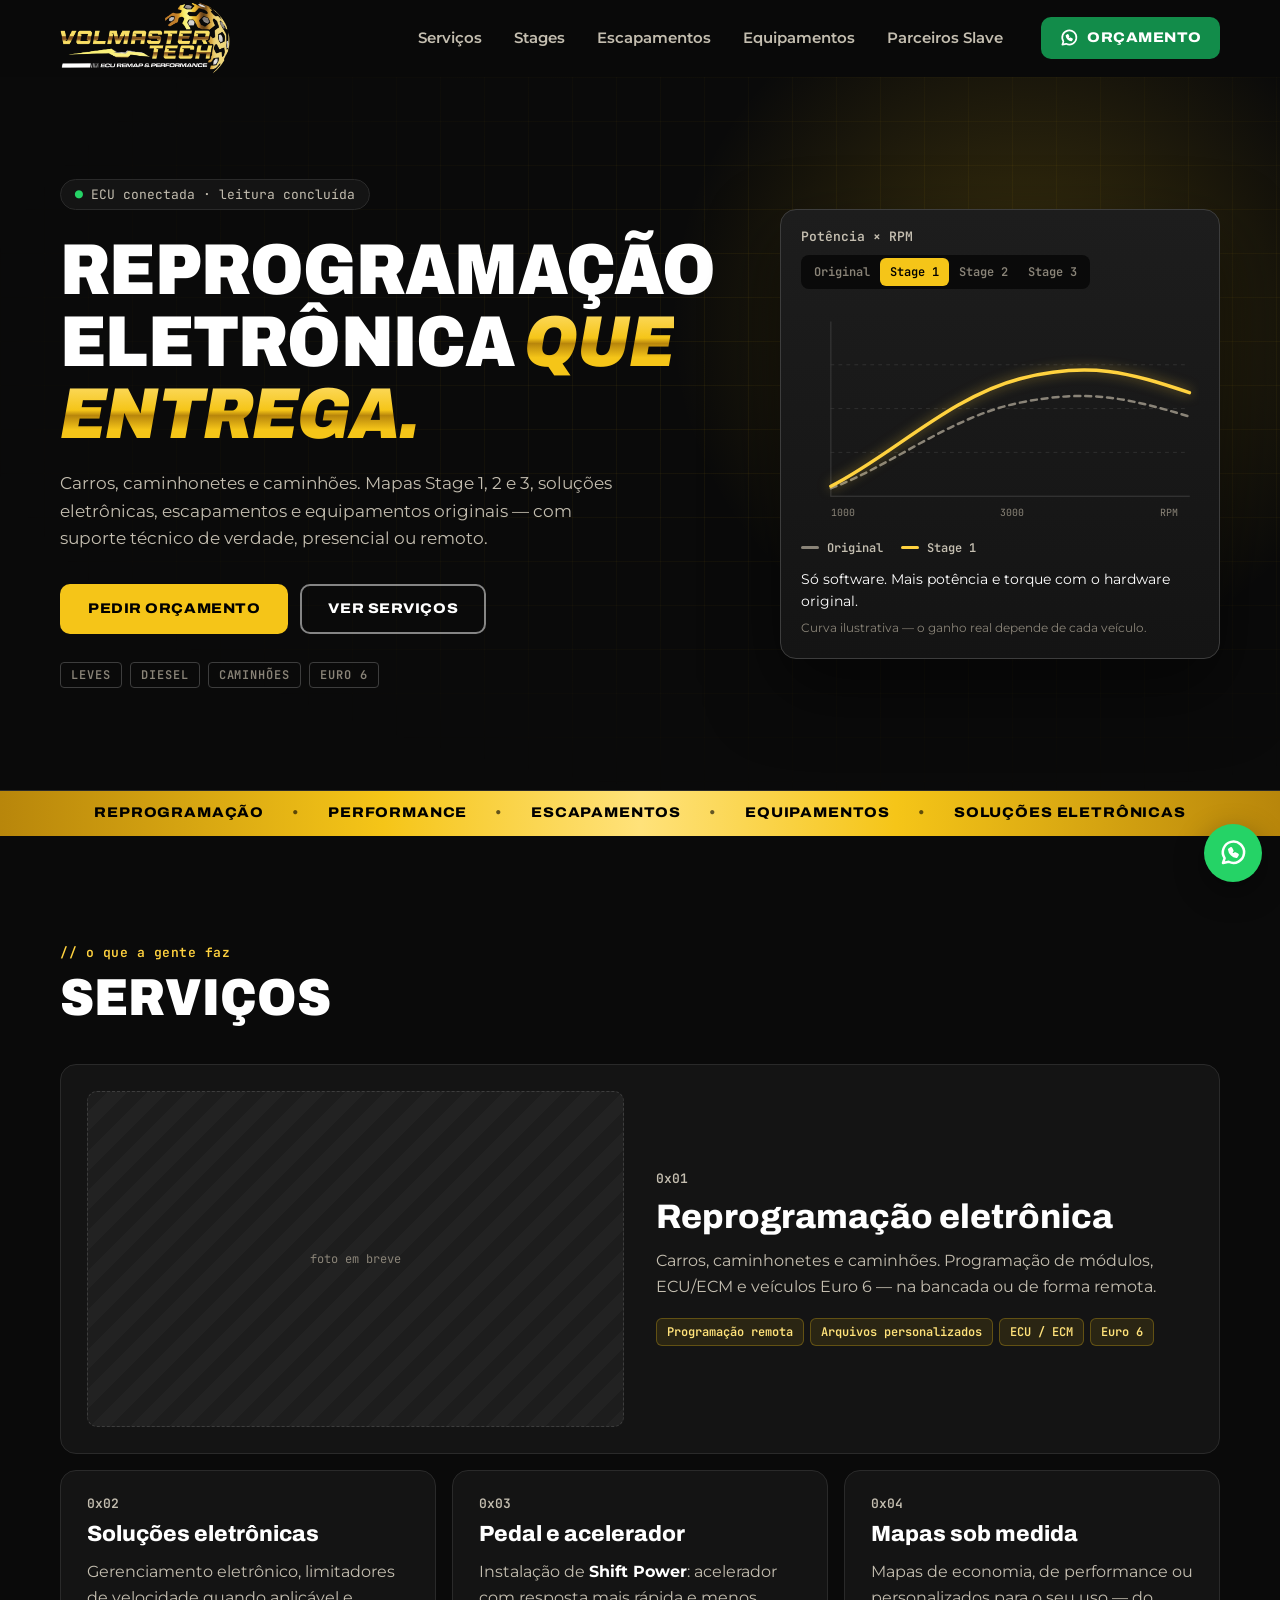
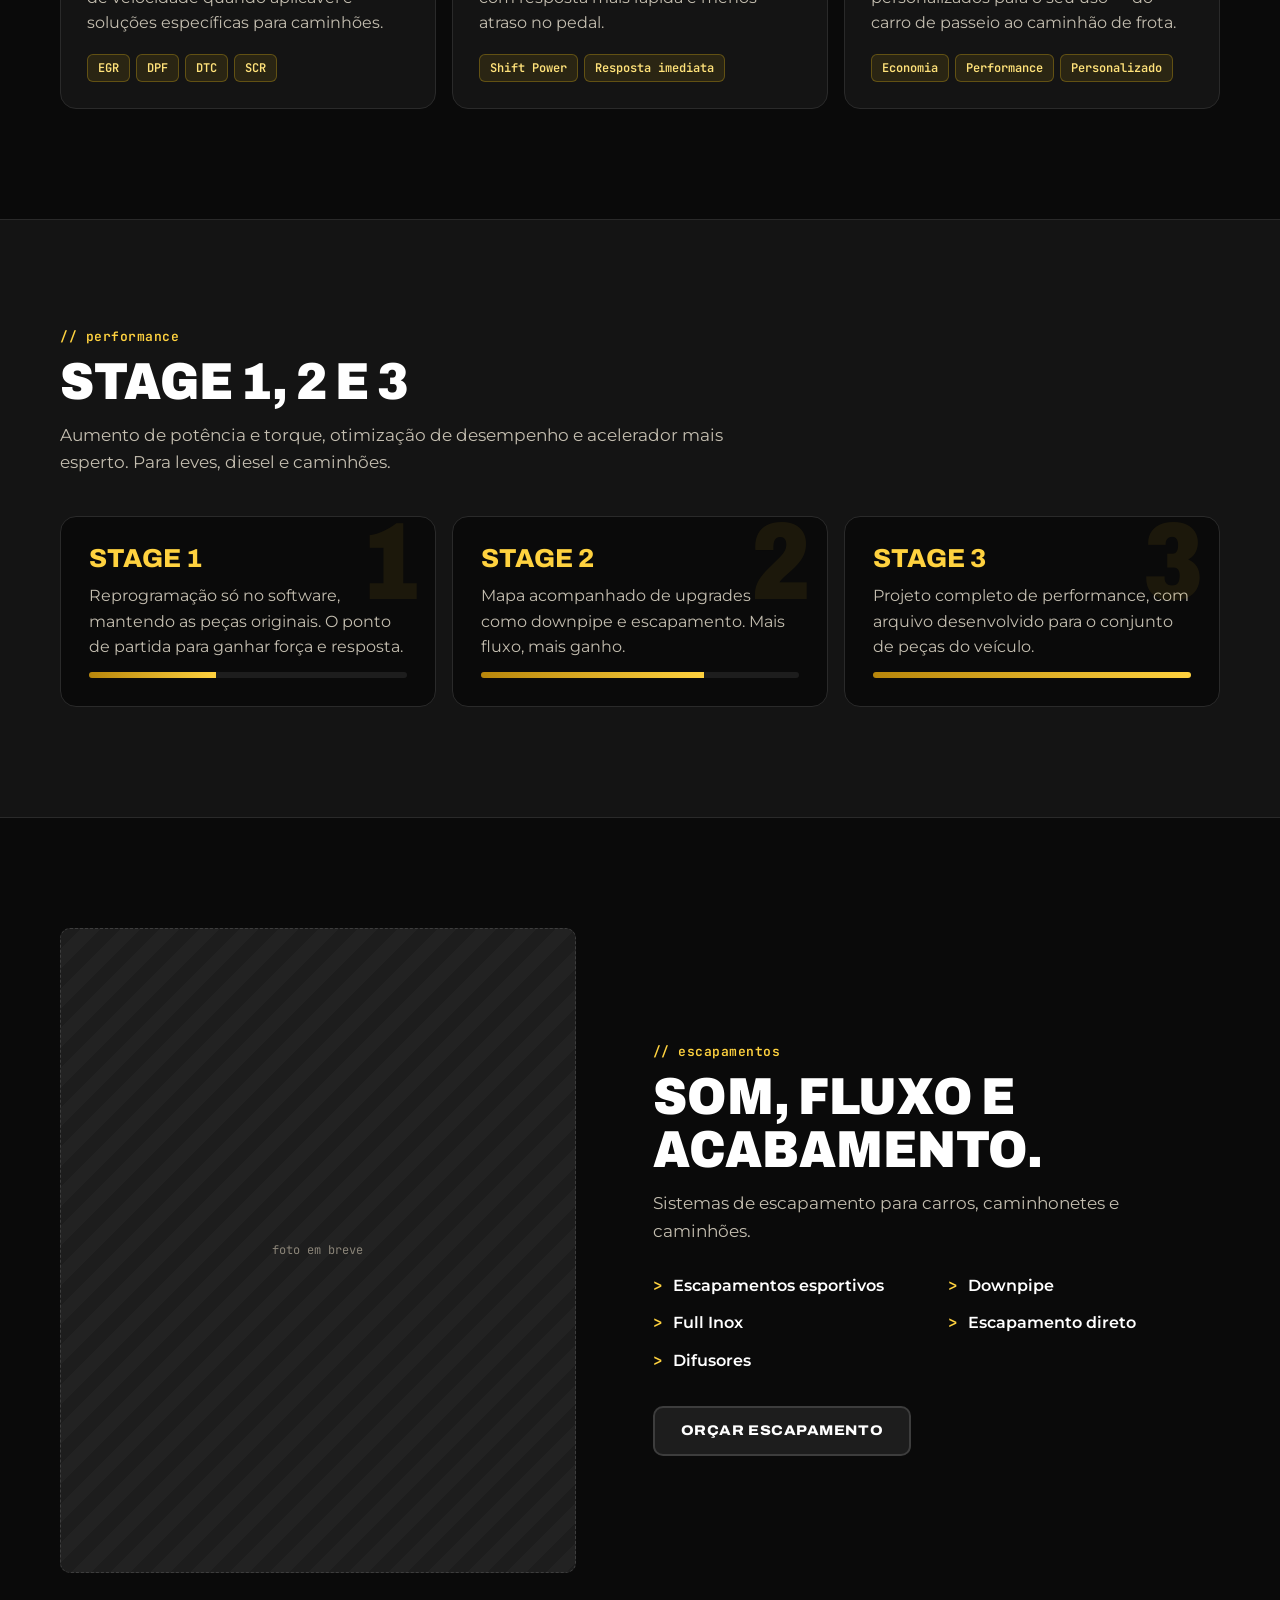
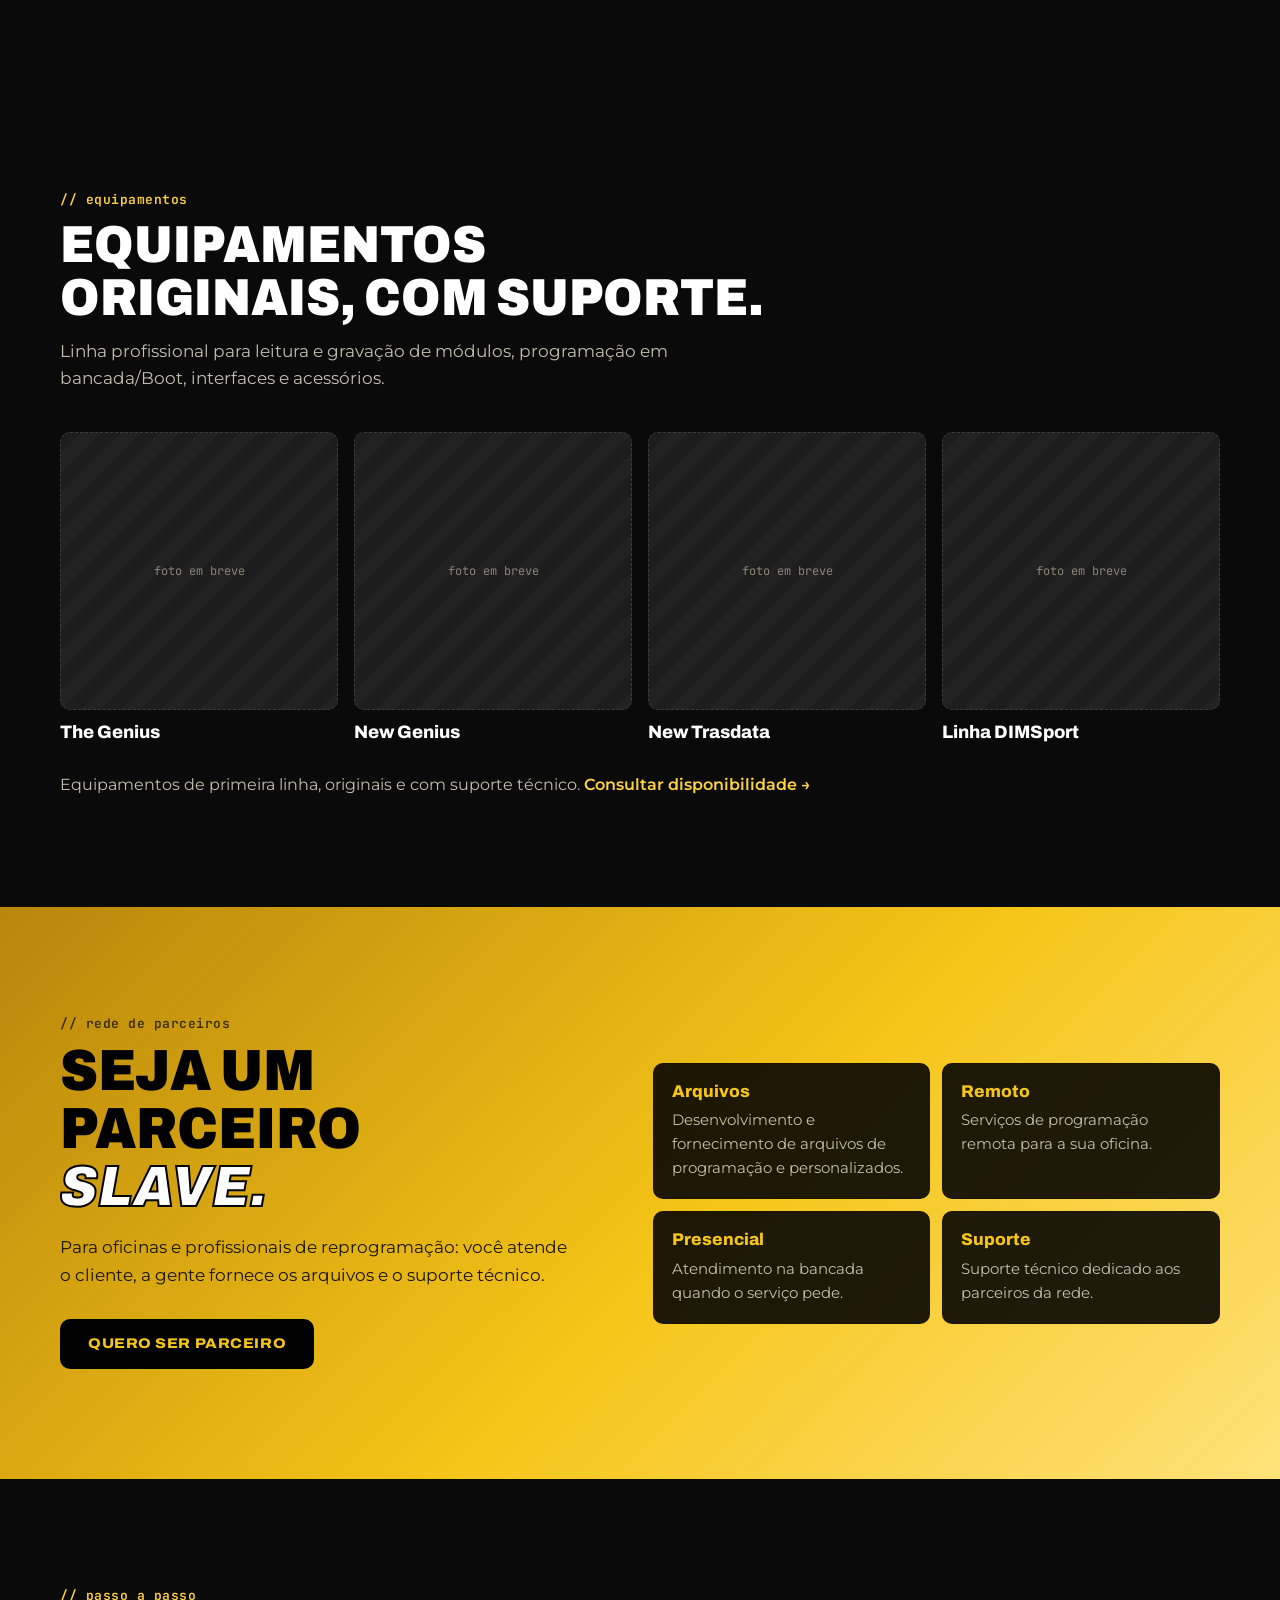
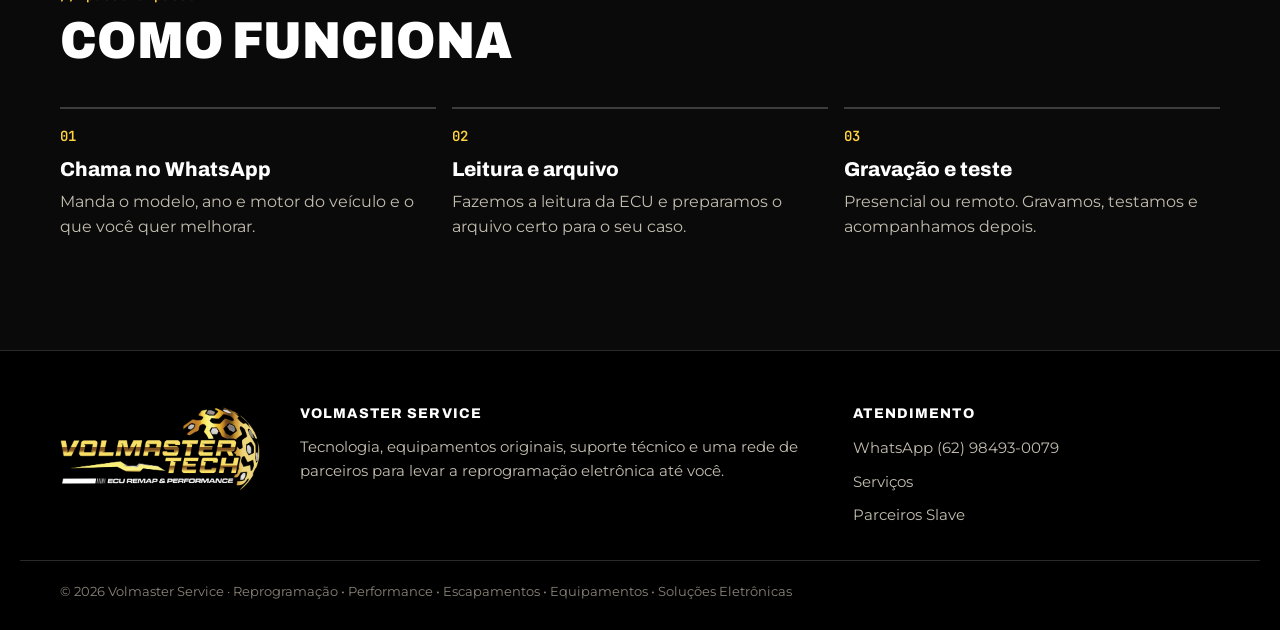
==== index.html @ a3752f40 "Add files via upload" ====
<!DOCTYPE html>
<html lang="pt-BR">
<head>
  <meta charset="UTF-8">
  <meta name="viewport" content="width=device-width, initial-scale=1">
  <title>Volmaster Service | Reprogramação eletrônica e performance</title>
  <meta name="description" content="Reprogramação de carros, caminhonetes e caminhões, Stage 1, 2 e 3, soluções eletrônicas, escapamentos, equipamentos originais e rede de parceiros Slave.">
  <meta name="theme-color" content="#0a0a0a">
  <link rel="icon" type="image/png" href="images/favicon.png">
  <link rel="apple-touch-icon" href="images/apple-touch-icon.png">

  <link rel="preconnect" href="https://fonts.googleapis.com">
  <link rel="preconnect" href="https://fonts.gstatic.com" crossorigin>
  <link href="https://fonts.googleapis.com/css2?family=Archivo:ital,wdth,wght@0,62..125,500..900;1,62..125,800..900&family=JetBrains+Mono:wght@400;600&family=Montserrat:wght@400;500;600;700&display=swap" rel="stylesheet">
  <link rel="stylesheet" href="css/style.css">
</head>
<body>

  <a class="pular" href="#conteudo">Pular para o conteúdo</a>

  <!-- ========== CABEÇALHO ========== -->
  <header class="topo" id="topo">
    <div class="topo__inner">
      <a class="marca" href="#topo">
        <img src="images/logo-volmaster-tech.png" width="1200" height="502" alt="Volmaster Tech — ECU Remap &amp; Performance">
      </a>

      <nav class="nav" id="nav" aria-label="Principal">
        <ul>
          <li><a href="#servicos">Serviços</a></li>
          <li><a href="#stages">Stages</a></li>
          <li><a href="#escapamentos">Escapamentos</a></li>
          <li><a href="#equipamentos">Equipamentos</a></li>
          <li><a href="#slave">Parceiros Slave</a></li>
        </ul>
      </nav>

      <a class="btn btn--whats topo__zap" href="#" data-whatsapp>
        <svg viewBox="0 0 24 24" aria-hidden="true"><path d="M4 20l1.3-3.9A8.5 8.5 0 1 1 8.6 19z"/><path d="M9 9.3c.3 2.8 2.9 5.4 5.7 5.7l1-1.6-2.1-1-1 1c-1-.4-1.7-1.1-2.1-2.1l1-1-1-2.1z"/></svg>
        <span>Orçamento</span>
      </a>

      <button class="icone-btn topo__menu" type="button" aria-label="Abrir menu" aria-expanded="false" aria-controls="nav">
        <svg viewBox="0 0 24 24" aria-hidden="true"><path d="M3 6.5h18M3 12h18M3 17.5h12"/></svg>
      </button>
    </div>
  </header>

  <main id="conteudo">

    <!-- ========== HERO: leitura da ECU ========== -->
    <section class="hero" aria-labelledby="hero-titulo">
      <div class="hero__grade" aria-hidden="true"></div>
      <div class="hero__inner">
        <div class="hero__texto">
          <p class="terminal"><span class="terminal__ok">●</span> ECU conectada · leitura concluída</p>
          <h1 class="hero__titulo" id="hero-titulo">Reprogramação eletrônica <em>que entrega.</em></h1>
          <p class="hero__desc">Carros, caminhonetes e caminhões. Mapas Stage 1, 2 e 3, soluções eletrônicas, escapamentos e equipamentos originais — com suporte técnico de verdade, presencial ou remoto.</p>
          <div class="hero__cta">
            <a class="btn btn--primario" href="#" data-whatsapp="Olá! Vim pelo site da Volmaster Service. Quero um orçamento de reprogramação.">Pedir orçamento</a>
            <a class="btn btn--claro" href="#servicos">Ver serviços</a>
          </div>
          <ul class="hero__tags">
            <li>Leves</li><li>Diesel</li><li>Caminhões</li><li>Euro 6</li>
          </ul>
        </div>

        <!-- Painel dinamômetro: alterna os stages -->
        <figure class="dino" aria-labelledby="dino-legenda">
          <div class="dino__topo">
            <span class="dino__titulo">Potência × RPM</span>
            <div class="dino__stages" role="group" aria-label="Escolher mapa">
              <button type="button" data-stage="0" aria-pressed="false">Original</button>
              <button type="button" data-stage="1" aria-pressed="true">Stage 1</button>
              <button type="button" data-stage="2" aria-pressed="false">Stage 2</button>
              <button type="button" data-stage="3" aria-pressed="false">Stage 3</button>
            </div>
          </div>
          <svg class="dino__grafico" viewBox="0 0 400 220" role="img" aria-label="Curva ilustrativa de potência: o mapa escolhido fica acima da curva original">
            <g class="dino__eixos">
              <path d="M30 190H390M30 190V15"/>
              <path class="dino__linha-guia" d="M30 146H390M30 102H390M30 58H390"/>
            </g>
            <path class="dino__original" d="M30 182 C 90 160, 150 110, 220 96 S 330 92, 390 110"/>
            <path class="dino__mapa" id="dino-mapa" d="M30 180 C 90 150, 150 90, 220 72 S 330 66, 390 86"/>
            <text x="30" y="210">1000</text><text x="200" y="210">3000</text><text x="360" y="210">RPM</text>
          </svg>
          <figcaption class="dino__rodape" id="dino-legenda">
            <span class="dino__chave"><i class="dino__cor dino__cor--orig"></i>Original</span>
            <span class="dino__chave"><i class="dino__cor dino__cor--mapa"></i><span id="dino-nome">Stage 1</span></span>
            <p class="dino__desc" id="dino-desc">Só software. Mais potência e torque com o hardware original.</p>
            <small>Curva ilustrativa — o ganho real depende de cada veículo.</small>
          </figcaption>
        </figure>
      </div>
    </section>

    <!-- ========== FAIXA ========== -->
    <div class="fita" aria-label="Resumo">
      <ul>
        <li>Reprogramação</li><li>Performance</li><li>Escapamentos</li><li>Equipamentos</li><li>Soluções eletrônicas</li>
      </ul>
    </div>

    <!-- ========== SERVIÇOS ========== -->
    <section class="secao" id="servicos" aria-labelledby="servicos-titulo">
      <div class="secao__topo">
        <p class="rotulo">// o que a gente faz</p>
        <h2 class="secao__titulo" id="servicos-titulo">Serviços</h2>
      </div>

      <div class="modulos">
        <article class="modulo modulo--grande">
          <div class="foto" data-foto="reprogramacao"><span>foto em breve</span></div>
          <div class="modulo__corpo">
            <p class="modulo__cod">0x01</p>
            <h3>Reprogramação eletrônica</h3>
            <p>Carros, caminhonetes e caminhões. Programação de módulos, ECU/ECM e veículos Euro 6 — na bancada ou de forma remota.</p>
            <ul class="lista-chips">
              <li>Programação remota</li><li>Arquivos personalizados</li><li>ECU / ECM</li><li>Euro 6</li>
            </ul>
          </div>
        </article>

        <article class="modulo">
          <p class="modulo__cod">0x02</p>
          <h3>Soluções eletrônicas</h3>
          <p>Gerenciamento eletrônico, limitadores de velocidade quando aplicável e soluções específicas para caminhões.</p>
          <ul class="lista-chips">
            <li>EGR</li><li>DPF</li><li>DTC</li><li>SCR</li>
          </ul>
        </article>

        <article class="modulo">
          <p class="modulo__cod">0x03</p>
          <h3>Pedal e acelerador</h3>
          <p>Instalação de <strong>Shift Power</strong>: acelerador com resposta mais rápida e menos atraso no pedal.</p>
          <ul class="lista-chips">
            <li>Shift Power</li><li>Resposta imediata</li>
          </ul>
        </article>

        <article class="modulo">
          <p class="modulo__cod">0x04</p>
          <h3>Mapas sob medida</h3>
          <p>Mapas de economia, de performance ou personalizados para o seu uso — do carro de passeio ao caminhão de frota.</p>
          <ul class="lista-chips">
            <li>Economia</li><li>Performance</li><li>Personalizado</li>
          </ul>
        </article>
      </div>
    </section>

    <!-- ========== STAGES ========== -->
    <section class="faixa-escura" id="stages" aria-labelledby="stages-titulo">
      <div class="secao">
        <div class="secao__topo">
          <p class="rotulo">// performance</p>
          <h2 class="secao__titulo" id="stages-titulo">Stage 1, 2 e 3</h2>
          <p class="secao__desc">Aumento de potência e torque, otimização de desempenho e acelerador mais esperto. Para leves, diesel e caminhões.</p>
        </div>
        <ol class="stages">
          <li class="stage">
            <span class="stage__num">1</span>
            <h3>Stage 1</h3>
            <p>Reprogramação só no software, mantendo as peças originais. O ponto de partida para ganhar força e resposta.</p>
            <div class="stage__barra" aria-hidden="true"><span style="--n:.4"></span></div>
          </li>
          <li class="stage">
            <span class="stage__num">2</span>
            <h3>Stage 2</h3>
            <p>Mapa acompanhado de upgrades como downpipe e escapamento. Mais fluxo, mais ganho.</p>
            <div class="stage__barra" aria-hidden="true"><span style="--n:.7"></span></div>
          </li>
          <li class="stage">
            <span class="stage__num">3</span>
            <h3>Stage 3</h3>
            <p>Projeto completo de performance, com arquivo desenvolvido para o conjunto de peças do veículo.</p>
            <div class="stage__barra" aria-hidden="true"><span style="--n:1"></span></div>
          </li>
        </ol>
      </div>
    </section>

    <!-- ========== ESCAPAMENTOS ========== -->
    <section class="secao dividida" id="escapamentos" aria-labelledby="escap-titulo">
      <div class="foto foto--alta" data-foto="escapamentos"><span>foto em breve</span></div>
      <div>
        <p class="rotulo">// escapamentos</p>
        <h2 class="secao__titulo" id="escap-titulo">Som, fluxo e acabamento.</h2>
        <p class="secao__desc">Sistemas de escapamento para carros, caminhonetes e caminhões.</p>
        <ul class="lista-check">
          <li>Escapamentos esportivos</li>
          <li>Downpipe</li>
          <li>Full Inox</li>
          <li>Escapamento direto</li>
          <li>Difusores</li>
        </ul>
        <a class="btn btn--secundario" href="#" data-whatsapp="Olá! Quero um orçamento de escapamento.">Orçar escapamento</a>
      </div>
    </section>

    <!-- ========== EQUIPAMENTOS ========== -->
    <section class="secao" id="equipamentos" aria-labelledby="equip-titulo">
      <div class="secao__topo">
        <p class="rotulo">// equipamentos</p>
        <h2 class="secao__titulo" id="equip-titulo">Equipamentos originais, com suporte.</h2>
        <p class="secao__desc">Linha profissional para leitura e gravação de módulos, programação em bancada/Boot, interfaces e acessórios.</p>
      </div>
      <ul class="equipamentos">
        <li class="equip"><div class="foto foto--quadrada" data-foto="the-genius"><span>foto em breve</span></div><h3>The Genius</h3></li>
        <li class="equip"><div class="foto foto--quadrada" data-foto="new-genius"><span>foto em breve</span></div><h3>New Genius</h3></li>
        <li class="equip"><div class="foto foto--quadrada" data-foto="new-trasdata"><span>foto em breve</span></div><h3>New Trasdata</h3></li>
        <li class="equip"><div class="foto foto--quadrada" data-foto="dimsport"><span>foto em breve</span></div><h3>Linha DIMSport</h3></li>
      </ul>
      <p class="equip__nota">Equipamentos de primeira linha, originais e com suporte técnico. <a href="#" data-whatsapp="Olá! Quero informações sobre equipamentos de reprogramação.">Consultar disponibilidade →</a></p>
    </section>

    <!-- ========== PARCEIROS SLAVE ========== -->
    <section class="slave" id="slave" aria-labelledby="slave-titulo">
      <div class="slave__inner">
        <div>
          <p class="rotulo rotulo--claro">// rede de parceiros</p>
          <h2 class="slave__titulo" id="slave-titulo">Seja um parceiro <em>Slave.</em></h2>
          <p>Para oficinas e profissionais de reprogramação: você atende o cliente, a gente fornece os arquivos e o suporte técnico.</p>
          <a class="btn btn--branco" href="#" data-whatsapp="Olá! Tenho interesse em ser parceiro Slave da Volmaster.">Quero ser parceiro</a>
        </div>
        <ul class="slave__lista">
          <li><b>Arquivos</b>Desenvolvimento e fornecimento de arquivos de programação e personalizados.</li>
          <li><b>Remoto</b>Serviços de programação remota para a sua oficina.</li>
          <li><b>Presencial</b>Atendimento na bancada quando o serviço pede.</li>
          <li><b>Suporte</b>Suporte técnico dedicado aos parceiros da rede.</li>
        </ul>
      </div>
    </section>

    <!-- ========== COMO FUNCIONA ========== -->
    <section class="secao" id="como-funciona" aria-labelledby="como-titulo">
      <div class="secao__topo">
        <p class="rotulo">// passo a passo</p>
        <h2 class="secao__titulo" id="como-titulo">Como funciona</h2>
      </div>
      <ol class="passos">
        <li class="passo"><span class="passo__num">01</span><h3>Chama no WhatsApp</h3><p>Manda o modelo, ano e motor do veículo e o que você quer melhorar.</p></li>
        <li class="passo"><span class="passo__num">02</span><h3>Leitura e arquivo</h3><p>Fazemos a leitura da ECU e preparamos o arquivo certo para o seu caso.</p></li>
        <li class="passo"><span class="passo__num">03</span><h3>Gravação e teste</h3><p>Presencial ou remoto. Gravamos, testamos e acompanhamos depois.</p></li>
      </ol>
    </section>
  </main>

  <footer class="rodape">
    <div class="rodape__inner">
      <img class="rodape__logo" src="images/logo-volmaster-tech.png" width="1200" height="502" alt="Volmaster Tech — ECU Remap &amp; Performance">
      <div>
        <p class="rodape__titulo">Volmaster Service</p>
        <p class="rodape__texto">Tecnologia, equipamentos originais, suporte técnico e uma rede de parceiros para levar a reprogramação eletrônica até você.</p>
      </div>
      <div>
        <p class="rodape__titulo">Atendimento</p>
        <ul>
          <li><a href="#" data-whatsapp>WhatsApp (62) 98493-0079</a></li>
          <li><a href="#servicos">Serviços</a></li>
          <li><a href="#slave">Parceiros Slave</a></li>
        </ul>
      </div>
    </div>
    <p class="rodape__copy">© <span id="ano">2026</span> Volmaster Service · Reprogramação • Performance • Escapamentos • Equipamentos • Soluções Eletrônicas</p>
  </footer>

  <a class="whats-flutuante" href="#" data-whatsapp aria-label="Chamar no WhatsApp">
    <svg viewBox="0 0 24 24" aria-hidden="true"><path d="M4 20l1.3-3.9A8.5 8.5 0 1 1 8.6 19z"/><path d="M9 9.3c.3 2.8 2.9 5.4 5.7 5.7l1-1.6-2.1-1-1 1c-1-.4-1.7-1.1-2.1-2.1l1-1-1-2.1z"/></svg>
  </a>

  <script src="js/script.js" defer></script>
</body>
</html>
---- css/style.css ----
/* =========================================================
   Volmaster Service — estilos
   Paleta Volmaster Tech: preto e amarelo-ouro da logo
   ========================================================= */

:root {
  --fundo: #0a0a0a;
  --superficie: #141414;
  --superficie-2: #1d1d1d;
  --borda: #2a2a2a;
  --borda-forte: #3d3d3d;

  --ouro-escuro: #b8860b;
  --amarelo: #f5c518;
  --amarelo-claro: #ffe27a;
  --preto: #000;
  --destaque: #ffd23f;

  --texto: #ffffff;
  --texto-2: #c4beb0;
  --texto-3: #8a8478;

  --verde: #25d366;
  --verde-escuro: #128c4a;

  --titulo: 'Archivo', 'Arial Black', sans-serif;
  --corpo: 'Montserrat', system-ui, sans-serif;
  --mono: 'JetBrains Mono', ui-monospace, monospace;

  --raio: 10px;
  --raio-g: 16px;
  --largura: 1240px;
  --gutter: clamp(16px, 4vw, 40px);
  --topo-altura: 76px;
}

*, *::before, *::after { box-sizing: border-box; }
html { scroll-behavior: smooth; scroll-padding-top: var(--topo-altura); -webkit-text-size-adjust: 100%; }
@media (prefers-reduced-motion: reduce) {
  html { scroll-behavior: auto; }
  *, *::before, *::after { animation-duration: .01ms !important; transition-duration: .01ms !important; }
}
body {
  margin: 0;
  background: var(--fundo);
  color: var(--texto);
  font: 400 16px/1.6 var(--corpo);
  -webkit-font-smoothing: antialiased;
  overflow-x: hidden;
}
img { max-width: 100%; display: block; }
a { color: inherit; }
button { font: inherit; color: inherit; cursor: pointer; }
h1, h2, h3 { margin: 0; line-height: 1.1; }
p { margin: 0; }
ul, ol { margin: 0; padding: 0; list-style: none; }
svg { fill: none; stroke: currentColor; stroke-width: 2; stroke-linecap: round; stroke-linejoin: round; }
[hidden] { display: none !important; }
:focus-visible { outline: 3px solid var(--amarelo-claro); outline-offset: 2px; }

.pular {
  position: absolute; left: 16px; top: -60px; z-index: 200;
  background: var(--amarelo); color: #000; padding: 10px 16px; border-radius: var(--raio);
  font-weight: 600; text-decoration: none;
}
.pular:focus { top: 12px; }

/* ---------- Botões ---------- */

.btn {
  display: inline-flex; align-items: center; justify-content: center; gap: 8px;
  min-height: 50px; padding: 12px 26px;
  border: 2px solid transparent; border-radius: var(--raio);
  font: 800 14px/1.1 var(--titulo); font-stretch: 112%; letter-spacing: .04em; text-transform: uppercase;
  text-decoration: none; text-align: center;
  transition: background-color .2s, border-color .2s, color .2s, transform .2s;
}
.btn:active { transform: translateY(1px); }
.btn svg { width: 20px; height: 20px; }
.btn--primario { background: var(--amarelo); color: #000; }
.btn--primario:hover { background: var(--amarelo-claro); }
.btn--claro { background: transparent; color: #fff; border-color: rgba(255, 255, 255, .5); }
.btn--claro:hover { background: #fff; color: var(--fundo); border-color: #fff; }
.btn--secundario { background: var(--superficie-2); color: #fff; border-color: var(--borda-forte); }
.btn--secundario:hover { border-color: var(--destaque); }
.btn--whats { background: var(--verde-escuro); color: #fff; }
.btn--whats:hover { background: #0f7a40; }
.btn--branco { background: #000; color: var(--amarelo); }
.btn--branco:hover { background: #fff; color: #000; }

.icone-btn {
  display: inline-grid; place-items: center; width: 44px; height: 44px;
  background: none; border: 0; border-radius: 50%;
}
.icone-btn:hover { background: rgba(255, 255, 255, .08); }
.icone-btn svg { width: 22px; height: 22px; }

/* rótulo em estilo de código */
.rotulo {
  font: 600 13px/1 var(--mono);
  color: var(--destaque);
  letter-spacing: .04em;
  margin-bottom: 12px;
}
.rotulo--claro { color: #000; opacity: .7; }

/* ---------- Cabeçalho ---------- */

.topo {
  position: sticky; top: 0; z-index: 50;
  background: rgba(10, 10, 10, .92);
  backdrop-filter: blur(10px);
  border-bottom: 1px solid transparent;
  transition: border-color .2s;
}
.topo--rolado { border-color: var(--borda); }
.topo__inner {
  max-width: var(--largura); margin: 0 auto; padding: 0 var(--gutter);
  height: var(--topo-altura);
  display: flex; align-items: center; gap: 24px;
}
.marca { display: flex; align-items: center; gap: 8px; text-decoration: none; margin-right: auto; }
.marca img { width: 170px; height: auto; }

.nav ul { display: flex; gap: 4px; }
.nav a {
  display: block; padding: 10px 14px; border-radius: var(--raio);
  font-weight: 600; font-size: 15px; text-decoration: none; color: var(--texto-2);
}
.nav a:hover { color: #fff; background: rgba(255, 255, 255, .06); }
.topo__zap { min-height: 42px; padding: 8px 16px; }
.topo__menu { display: none; }

@media (max-width: 959px) {
  .topo__menu { display: inline-grid; }
  .nav {
    position: absolute; top: var(--topo-altura); left: 0; right: 0;
    background: var(--fundo); border-bottom: 1px solid var(--borda);
    padding: 8px var(--gutter) 16px;
    display: none;
  }
  .nav.aberto { display: block; }
  .nav ul { flex-direction: column; }
  .nav a { padding: 14px 8px; font-size: 17px; }
}
@media (max-width: 480px) {
  .topo__inner { gap: 8px; }
  .marca img { width: 120px; }
  .topo__zap span { display: none; }
  .topo__zap { padding: 8px 12px; }
}

/* ---------- Hero ---------- */

.hero { position: relative; overflow: hidden; border-bottom: 1px solid var(--borda); }
.hero__grade {
  position: absolute; inset: 0; pointer-events: none;
  background-image:
    linear-gradient(rgba(245, 197, 24, .06) 1px, transparent 1px),
    linear-gradient(90deg, rgba(245, 197, 24, .06) 1px, transparent 1px);
  background-size: 44px 44px;
  mask-image: radial-gradient(ellipse at 70% 40%, #000 20%, transparent 75%);
}
.hero::after {
  content: ""; position: absolute; right: -10%; top: -20%; width: 60%; aspect-ratio: 1;
  background: radial-gradient(circle, rgba(245, 197, 24, .22), transparent 65%);
  pointer-events: none;
}
.hero__inner {
  position: relative; z-index: 1;
  max-width: var(--largura); margin: 0 auto;
  padding: clamp(48px, 8vw, 110px) var(--gutter);
  display: grid; grid-template-columns: 1.05fr 1fr; gap: clamp(32px, 5vw, 72px); align-items: center;
}
.terminal {
  display: inline-flex; align-items: center; gap: 8px;
  font: 400 13px/1 var(--mono); color: var(--texto-2);
  background: var(--superficie); border: 1px solid var(--borda); border-radius: 999px;
  padding: 8px 14px; margin-bottom: 24px;
}
.terminal__ok { color: var(--verde); animation: pisca 1.6s infinite; }
@keyframes pisca { 50% { opacity: .3; } }
.hero__titulo {
  font: 900 clamp(38px, 6vw, 72px)/1 var(--titulo); font-stretch: 88%;
  text-transform: uppercase; letter-spacing: -.01em;
}
.hero__titulo em {
  font-style: italic; color: var(--destaque);
  background: linear-gradient(180deg, var(--amarelo-claro) 0%, var(--amarelo) 45%, var(--ouro-escuro) 52%, var(--amarelo) 70%);
  -webkit-background-clip: text; background-clip: text; -webkit-text-fill-color: transparent;
}
.hero__desc { margin-top: 20px; max-width: 34em; color: var(--texto-2); font-size: 17px; }
.hero__cta { display: flex; flex-wrap: wrap; gap: 12px; margin-top: 32px; }
.hero__tags { display: flex; flex-wrap: wrap; gap: 8px; margin-top: 28px; }
.hero__tags li {
  font: 600 12px/1 var(--mono); text-transform: uppercase; letter-spacing: .08em;
  color: var(--texto-3); border: 1px solid var(--borda-forte); border-radius: 4px; padding: 6px 10px;
}

/* ---------- Dinamômetro ---------- */

.dino {
  margin: 0;
  background: linear-gradient(180deg, var(--superficie-2), var(--superficie));
  border: 1px solid var(--borda-forte); border-radius: var(--raio-g);
  padding: 20px; box-shadow: 0 30px 70px rgba(0, 0, 0, .5);
}
.dino__topo { display: flex; flex-wrap: wrap; justify-content: space-between; align-items: center; gap: 12px; }
.dino__titulo { font: 600 13px/1 var(--mono); color: var(--texto-2); }
.dino__stages { display: flex; background: var(--fundo); border-radius: 8px; padding: 3px; }
.dino__stages button {
  border: 0; background: none; border-radius: 6px;
  padding: 8px 10px; font: 600 12px/1 var(--mono); color: var(--texto-3);
}
.dino__stages button[aria-pressed="true"] { background: var(--amarelo); color: #000; }
.dino__stages button:hover:not([aria-pressed="true"]) { color: #fff; }
.dino__grafico { width: 100%; height: auto; margin: 18px 0 8px; }
.dino__grafico text { fill: var(--texto-3); stroke: none; font: 10px var(--mono); }
.dino__eixos { stroke: var(--borda-forte); stroke-width: 1; }
.dino__linha-guia { stroke-dasharray: 3 5; opacity: .6; }
.dino__original { stroke: var(--texto-3); stroke-width: 2.5; stroke-dasharray: 6 5; }
.dino__mapa {
  stroke: var(--destaque); stroke-width: 3.5;
  filter: drop-shadow(0 0 6px rgba(255, 210, 63, .55));
  transition: d .6s cubic-bezier(.3, .7, .2, 1), opacity .3s;
}
.dino--original .dino__mapa { opacity: 0; }
.dino__rodape { display: flex; flex-wrap: wrap; gap: 6px 18px; align-items: center; font-size: 14px; }
.dino__chave { display: inline-flex; align-items: center; gap: 8px; font: 600 12px/1 var(--mono); color: var(--texto-2); }
.dino__cor { width: 18px; height: 3px; border-radius: 2px; }
.dino__cor--orig { background: var(--texto-3); }
.dino__cor--mapa { background: var(--destaque); }
.dino__desc { flex-basis: 100%; margin-top: 8px; color: #fff; min-height: 3.2em; }
.dino__rodape small { color: var(--texto-3); font-size: 12px; }

@media (max-width: 899px) {
  .hero__inner { grid-template-columns: minmax(0, 1fr); }
}
@media (max-width: 420px) {
  .dino { padding: 14px; }
  .dino__stages button { padding: 8px 7px; font-size: 11px; }
}

/* ---------- Faixa ---------- */

.fita { background: linear-gradient(90deg, var(--ouro-escuro), var(--amarelo) 30%, var(--amarelo-claro) 50%, var(--amarelo) 70%, var(--ouro-escuro)); color: #000; overflow: hidden; }
.fita ul {
  max-width: var(--largura); margin: 0 auto; padding: 14px var(--gutter);
  display: flex; flex-wrap: wrap; justify-content: center; gap: 6px 28px;
  font: 800 14px/1.2 var(--titulo); font-stretch: 112%; text-transform: uppercase; letter-spacing: .06em;
}
.fita li + li::before { content: "•"; margin-right: 28px; opacity: .6; }
@media (max-width: 600px) { .fita li + li::before { margin-right: 10px; } .fita ul { gap: 4px 10px; font-size: 12px; } }

/* ---------- Seções ---------- */

.secao { max-width: var(--largura); margin: 0 auto; padding: clamp(64px, 9vw, 110px) var(--gutter); }
.secao__topo { margin-bottom: 40px; max-width: 720px; }
.secao__titulo {
  font: 900 clamp(32px, 4.6vw, 52px)/1.02 var(--titulo); font-stretch: 90%;
  text-transform: uppercase;
}
.secao__desc { margin-top: 14px; color: var(--texto-2); font-size: 17px; }
.faixa-escura { background: var(--superficie); border-block: 1px solid var(--borda); }

/* espaço de foto — troque o <span> por <img> quando as fotos chegarem */
.foto {
  position: relative; overflow: hidden;
  aspect-ratio: 16 / 10; border-radius: var(--raio);
  background:
    repeating-linear-gradient(135deg, transparent 0 14px, rgba(255, 255, 255, .025) 14px 28px),
    var(--superficie-2);
  border: 1px dashed var(--borda-forte);
  display: grid; place-items: center;
}
.foto span { font: 400 12px/1 var(--mono); color: var(--texto-3); }
.foto img { position: absolute; inset: 0; width: 100%; height: 100%; object-fit: cover; }
.foto:has(img) { border-style: solid; border-color: var(--borda); }
.foto--alta { aspect-ratio: 4 / 5; }
.foto--quadrada { aspect-ratio: 1; }

/* ---------- Módulos (serviços) ---------- */

.modulos { display: grid; grid-template-columns: repeat(3, 1fr); gap: 16px; }
.modulo {
  background: var(--superficie); border: 1px solid var(--borda); border-radius: var(--raio-g);
  padding: 26px; display: flex; flex-direction: column; gap: 12px;
  transition: border-color .2s, transform .2s;
}
.modulo:hover { border-color: var(--amarelo-claro); transform: translateY(-2px); }
.modulo--grande {
  grid-column: 1 / -1;
  display: grid; grid-template-columns: 1fr 1fr; gap: 32px; align-items: center;
}
.modulo__corpo { display: flex; flex-direction: column; gap: 12px; }
.modulo__cod { font: 600 13px/1 var(--mono); color: var(--destaque); }
.modulo h3 { font: 800 22px/1.15 var(--titulo); font-stretch: 100%; }
.modulo--grande h3 { font-size: clamp(26px, 3vw, 34px); }
.modulo p { color: var(--texto-2); }
.modulo strong { color: #fff; }
.lista-chips { display: flex; flex-wrap: wrap; gap: 6px; margin-top: auto; padding-top: 6px; }
.lista-chips li {
  font: 600 12px/1 var(--mono); padding: 7px 10px; border-radius: 6px;
  background: rgba(245, 197, 24, .1); color: var(--amarelo-claro); border: 1px solid rgba(245, 197, 24, .28);
}

@media (max-width: 899px) {
  .modulos { grid-template-columns: 1fr; }
  .modulo--grande { grid-template-columns: 1fr; gap: 20px; }
}

/* ---------- Stages ---------- */

.stages { display: grid; grid-template-columns: repeat(3, 1fr); gap: 16px; counter-reset: s; }
.stage {
  position: relative; background: var(--fundo); border: 1px solid var(--borda);
  border-radius: var(--raio-g); padding: 28px; display: flex; flex-direction: column; gap: 12px;
  overflow: hidden;
}
.stage__num {
  position: absolute; right: 16px; top: -10px;
  font: 900 110px/1 var(--titulo); font-stretch: 80%; color: rgba(245, 197, 24, .08);
}
.stage h3 { font: 800 26px/1 var(--titulo); text-transform: uppercase; color: var(--destaque); }
.stage p { color: var(--texto-2); }
.stage__barra { margin-top: auto; height: 6px; background: var(--superficie-2); border-radius: 3px; overflow: hidden; }
.stage__barra span {
  display: block; height: 100%; width: calc(var(--n) * 100%);
  background: linear-gradient(90deg, var(--ouro-escuro), var(--destaque));
}
@media (max-width: 899px) { .stages { grid-template-columns: 1fr; } }

/* ---------- Escapamentos ---------- */

.dividida { display: grid; grid-template-columns: 1fr 1.1fr; gap: clamp(32px, 6vw, 80px); align-items: center; }
.lista-check { display: grid; grid-template-columns: 1fr 1fr; gap: 12px 24px; margin: 28px 0 32px; }
.lista-check li { display: flex; gap: 10px; align-items: baseline; font-weight: 600; }
.lista-check li::before { content: ">"; font-family: var(--mono); color: var(--destaque); }
@media (max-width: 799px) {
  .dividida { grid-template-columns: 1fr; }
  .dividida .foto--alta { aspect-ratio: 16 / 10; }
}
@media (max-width: 420px) { .lista-check { grid-template-columns: 1fr; } }

/* ---------- Equipamentos ---------- */

.equipamentos { display: grid; grid-template-columns: repeat(4, 1fr); gap: 16px; }
.equip h3 { margin-top: 12px; font: 800 18px/1.2 var(--titulo); }
.equip__nota { margin-top: 28px; color: var(--texto-2); }
.equip__nota a { color: var(--destaque); font-weight: 600; text-decoration: none; }
.equip__nota a:hover { text-decoration: underline; }
@media (max-width: 899px) { .equipamentos { grid-template-columns: repeat(2, 1fr); } }

/* ---------- Parceiros Slave ---------- */

.slave { background: linear-gradient(135deg, var(--ouro-escuro), var(--amarelo) 55%, var(--amarelo-claro)); color: #000; }
.slave__inner {
  max-width: var(--largura); margin: 0 auto; padding: clamp(64px, 9vw, 110px) var(--gutter);
  display: grid; grid-template-columns: 1fr 1.1fr; gap: clamp(32px, 6vw, 80px); align-items: center;
}
.slave__titulo { font: 900 clamp(34px, 5vw, 58px)/1 var(--titulo); font-stretch: 90%; text-transform: uppercase; }
.slave__titulo em { color: #fff; -webkit-text-stroke: 2px #000; }
.slave__inner > div > p:not(.rotulo) { margin: 18px 0 30px; color: #1a1400; font-size: 17px; max-width: 30em; }
.slave__lista { display: grid; grid-template-columns: 1fr 1fr; gap: 12px; }
.slave__lista li {
  background: rgba(0, 0, 0, .88); border: 1px solid rgba(0, 0, 0, .2);
  border-radius: var(--raio); padding: 18px; color: var(--texto-2); font-size: 15px;
}
.slave__lista b { display: block; margin-bottom: 6px; color: var(--amarelo); font: 800 17px/1.2 var(--titulo); }
@media (max-width: 799px) { .slave__inner { grid-template-columns: 1fr; } }
@media (max-width: 460px) { .slave__lista { grid-template-columns: 1fr; } }

/* ---------- Como funciona ---------- */

.passos { display: grid; grid-template-columns: repeat(3, 1fr); gap: 16px; }
.passo { border-top: 2px solid var(--borda-forte); padding-top: 20px; }
.passo__num { display: block; font: 600 14px/1 var(--mono); color: var(--destaque); margin-bottom: 14px; }
.passo h3 { font: 800 20px/1.2 var(--titulo); margin-bottom: 8px; }
.passo p { color: var(--texto-2); }
@media (max-width: 799px) { .passos { grid-template-columns: 1fr; gap: 28px; } }

/* ---------- Rodapé ---------- */

.rodape { background: #000; border-top: 1px solid var(--borda); }
.rodape__inner {
  max-width: var(--largura); margin: 0 auto; padding: 56px var(--gutter) 32px;
  display: grid; grid-template-columns: 200px 1.4fr 1fr; gap: 40px;
}
.rodape__logo { width: 200px; height: auto; }
.rodape__titulo { font: 800 14px/1 var(--titulo); text-transform: uppercase; letter-spacing: .08em; margin-bottom: 14px; }
.rodape__texto { color: var(--texto-2); font-size: 15px; }
.rodape ul { display: grid; gap: 8px; }
.rodape ul a { color: var(--texto-2); text-decoration: none; font-size: 15px; }
.rodape ul a:hover { color: #fff; }
.rodape__copy {
  max-width: var(--largura); margin: 0 auto; padding: 20px var(--gutter) 28px;
  border-top: 1px solid var(--borda); color: var(--texto-3); font-size: 13px;
}
@media (max-width: 799px) { .rodape__inner { grid-template-columns: 1fr; gap: 28px; } }

/* ---------- WhatsApp flutuante ---------- */

.whats-flutuante {
  position: fixed; right: 18px; bottom: 18px; z-index: 40;
  width: 58px; height: 58px; border-radius: 50%;
  display: grid; place-items: center;
  background: var(--verde); color: #fff; box-shadow: 0 10px 30px rgba(0, 0, 0, .4);
  transition: transform .2s;
}
.whats-flutuante:hover { transform: scale(1.06); }
.whats-flutuante svg { width: 30px; height: 30px; }
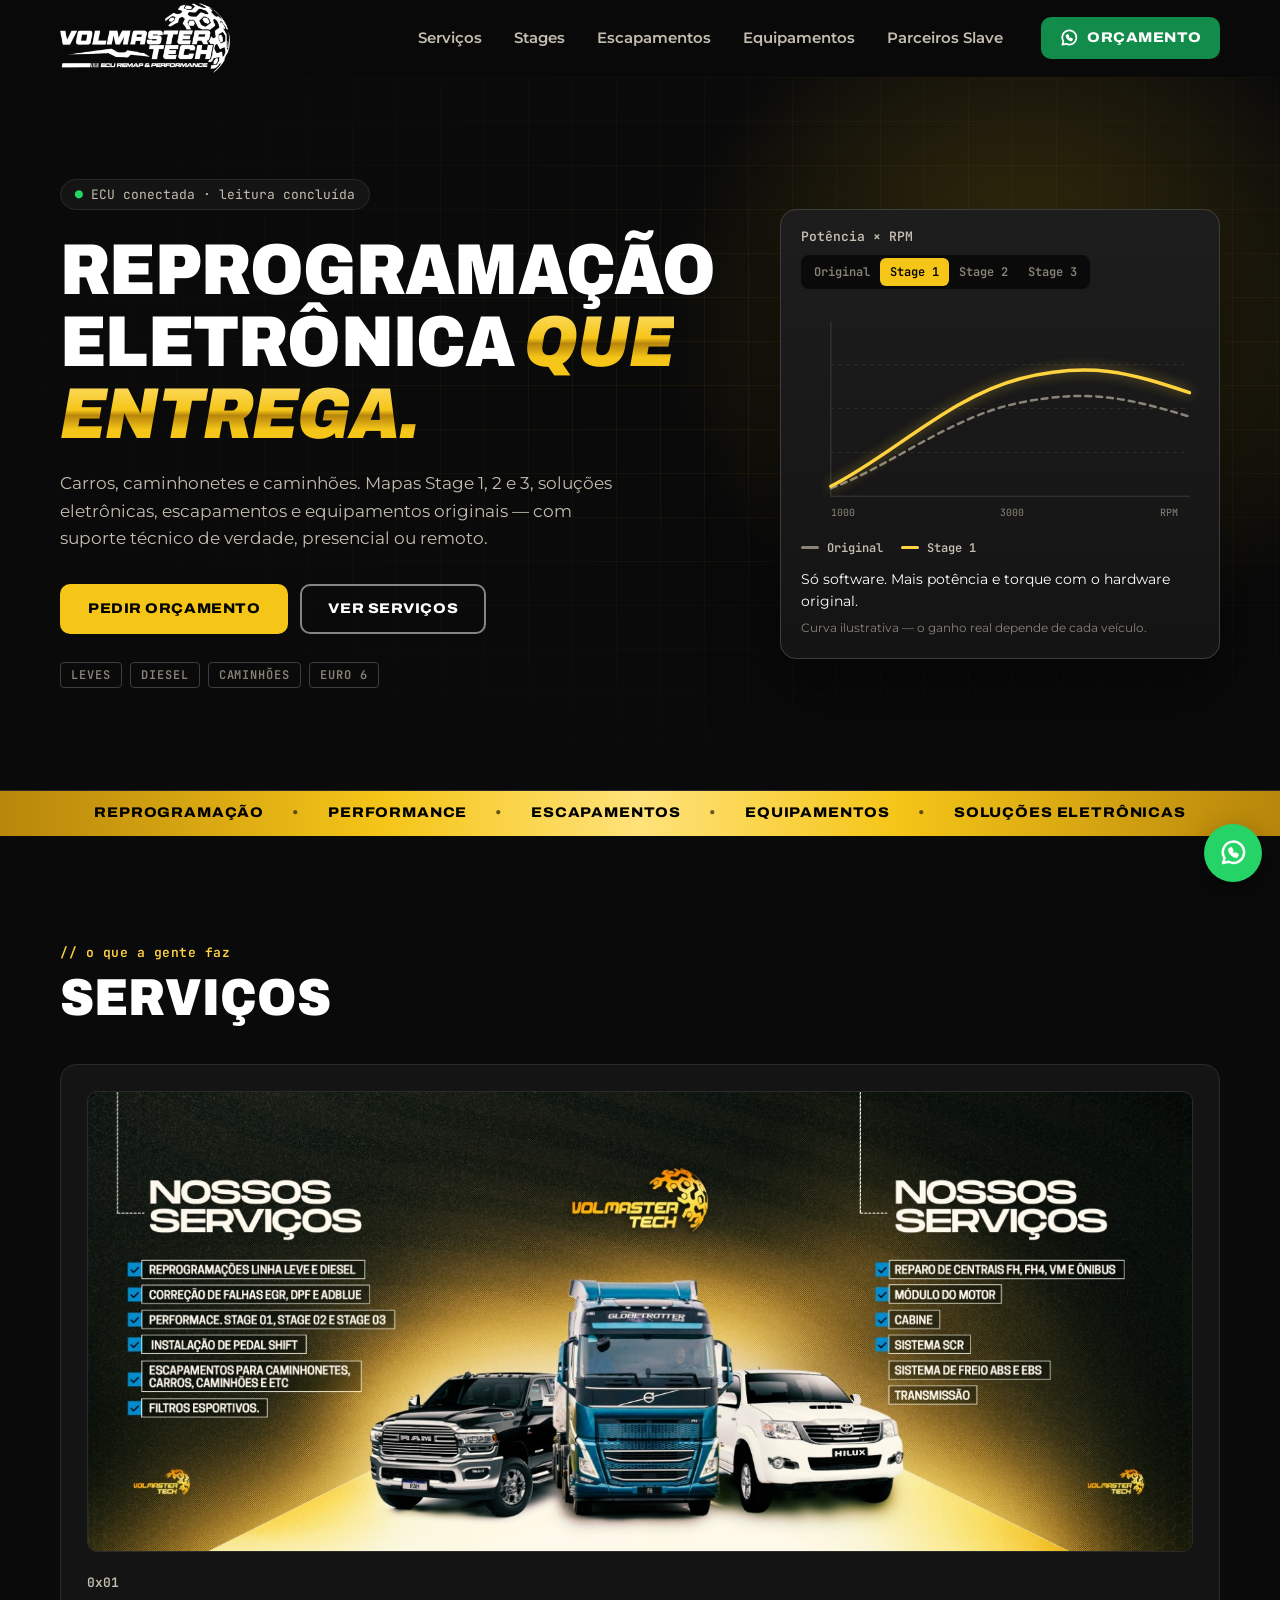
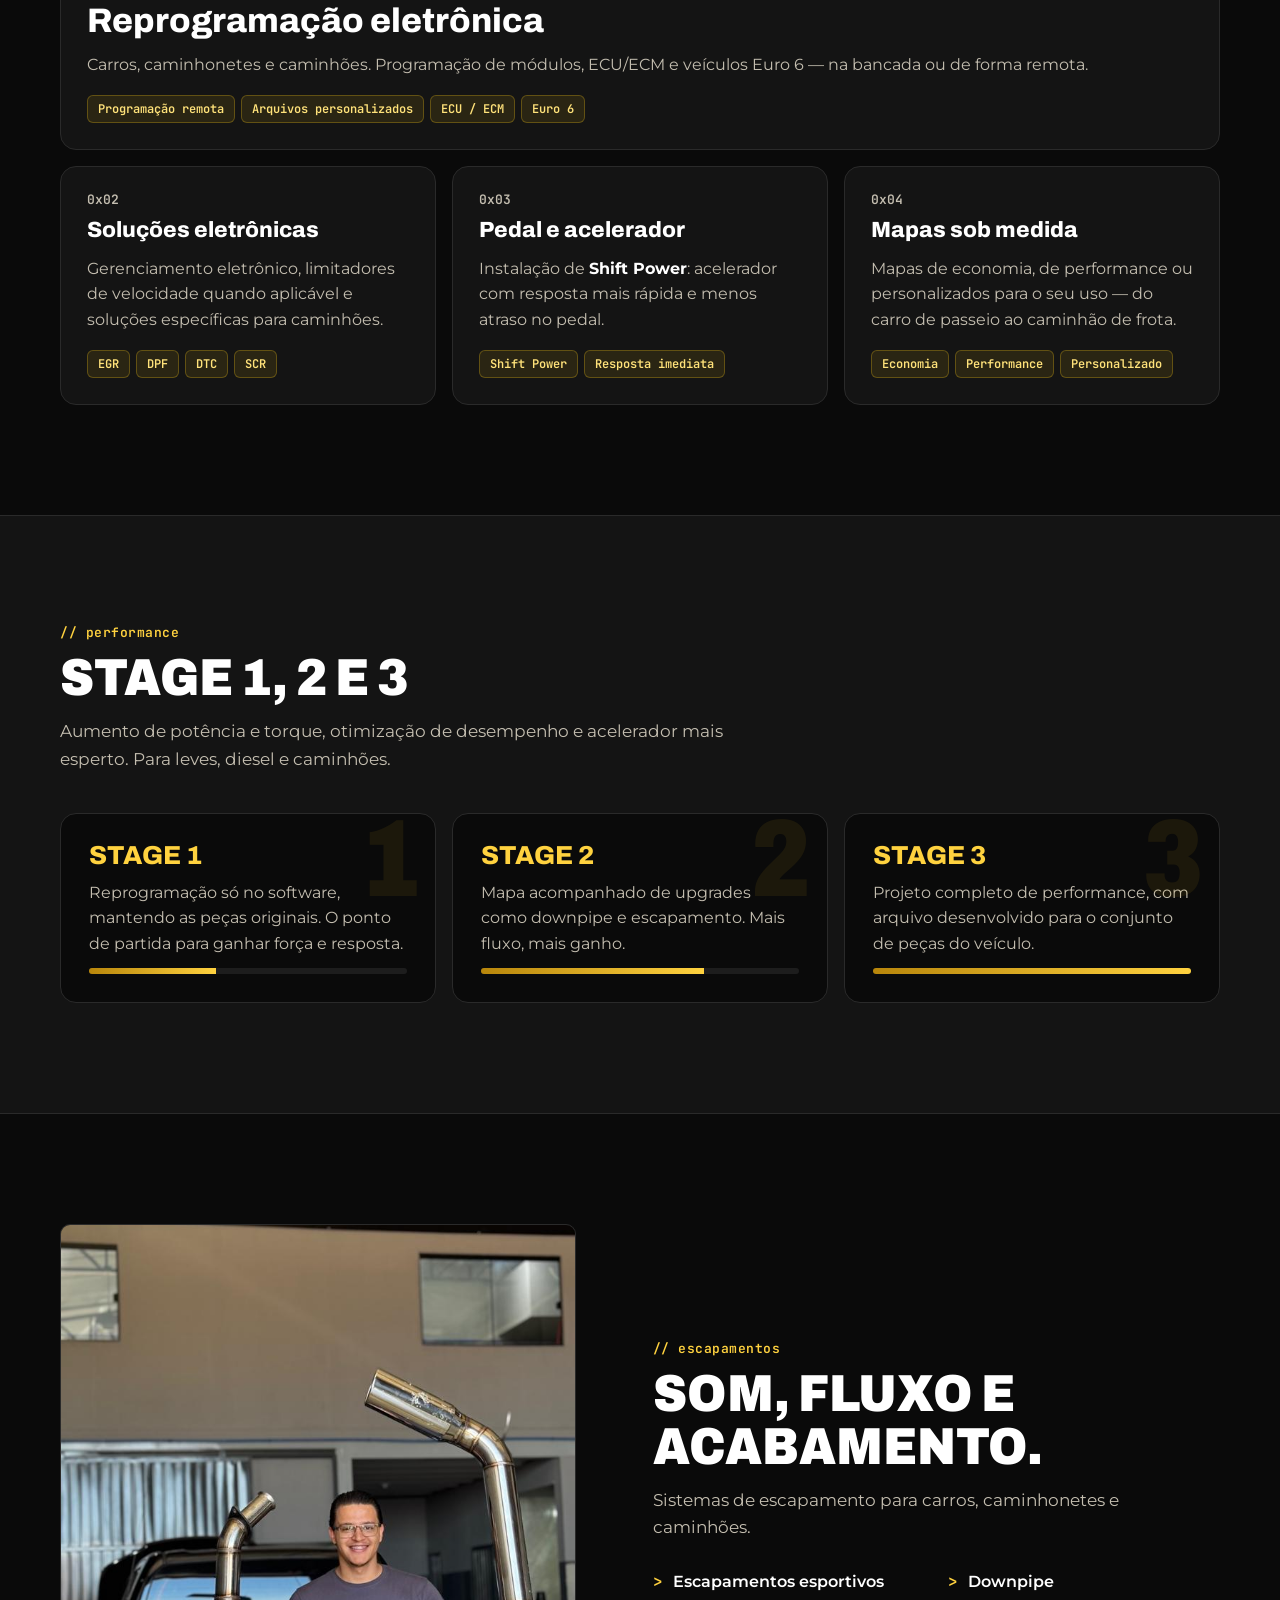
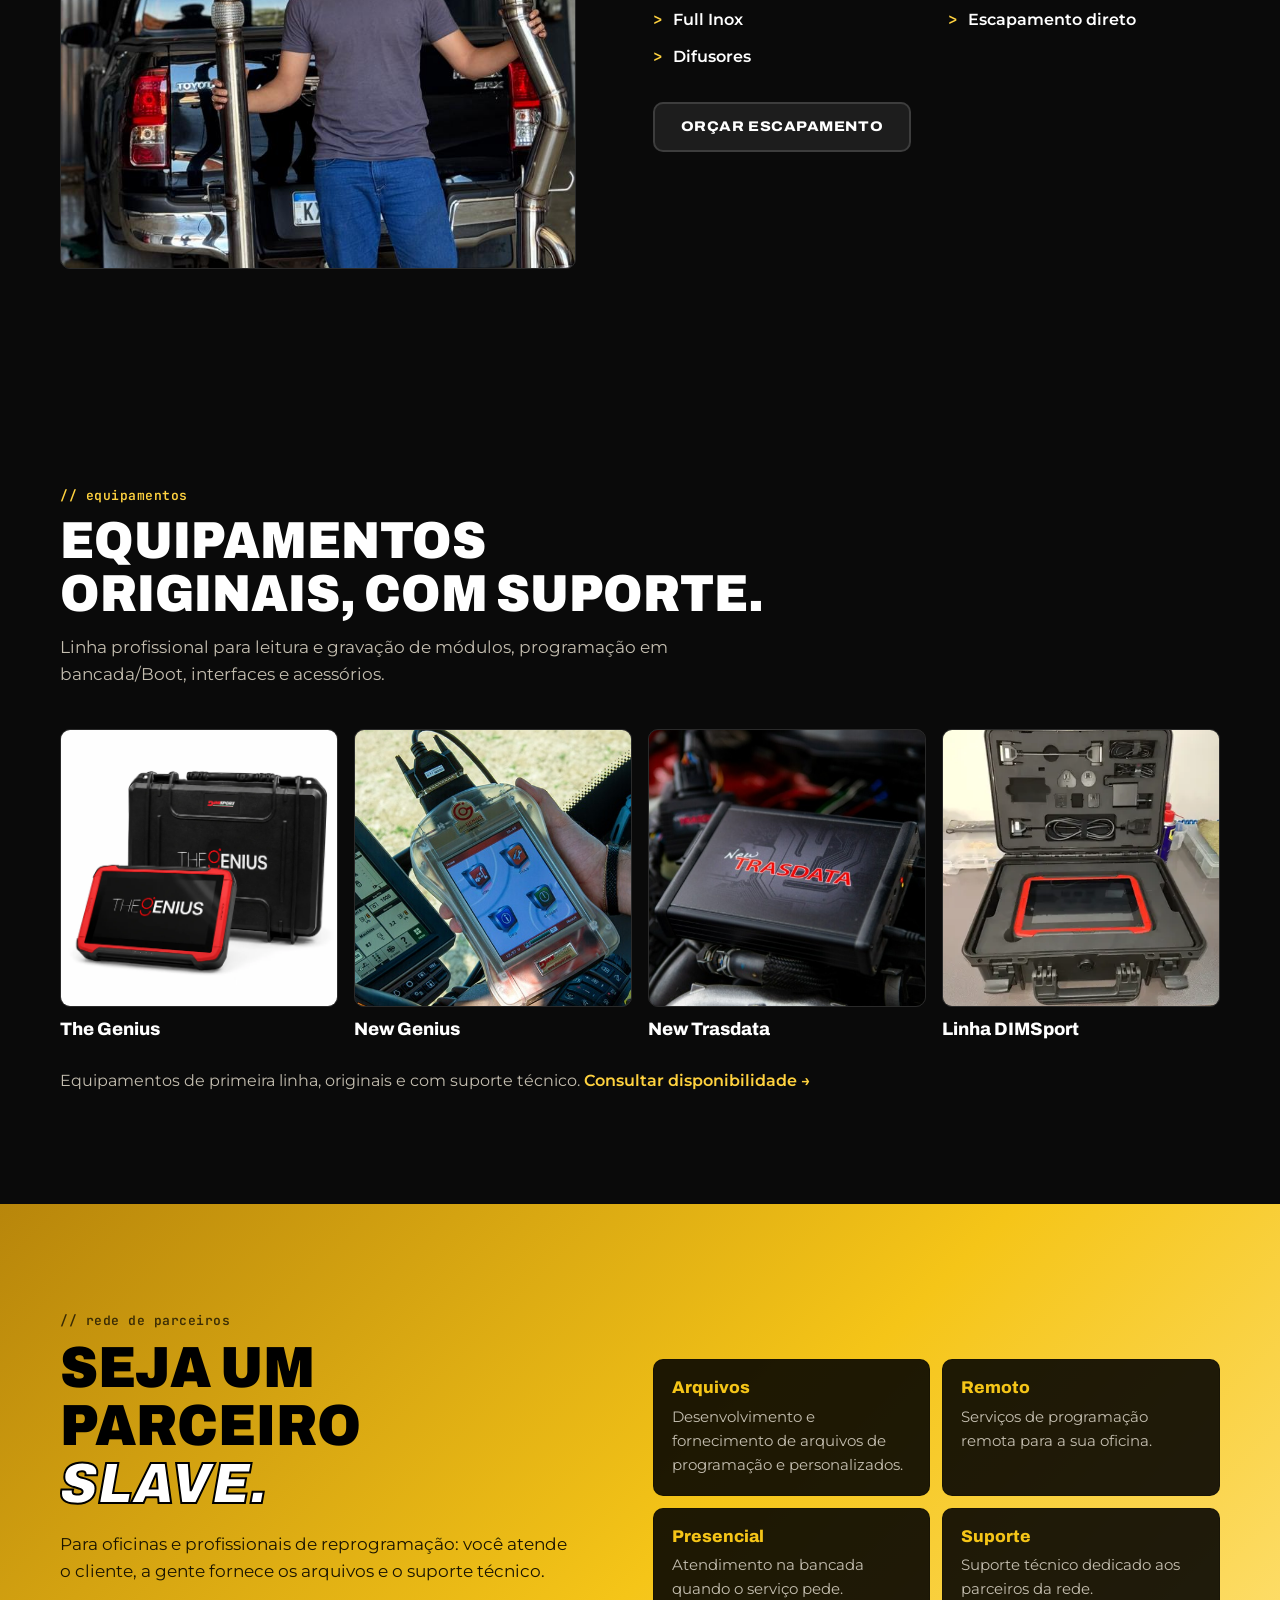
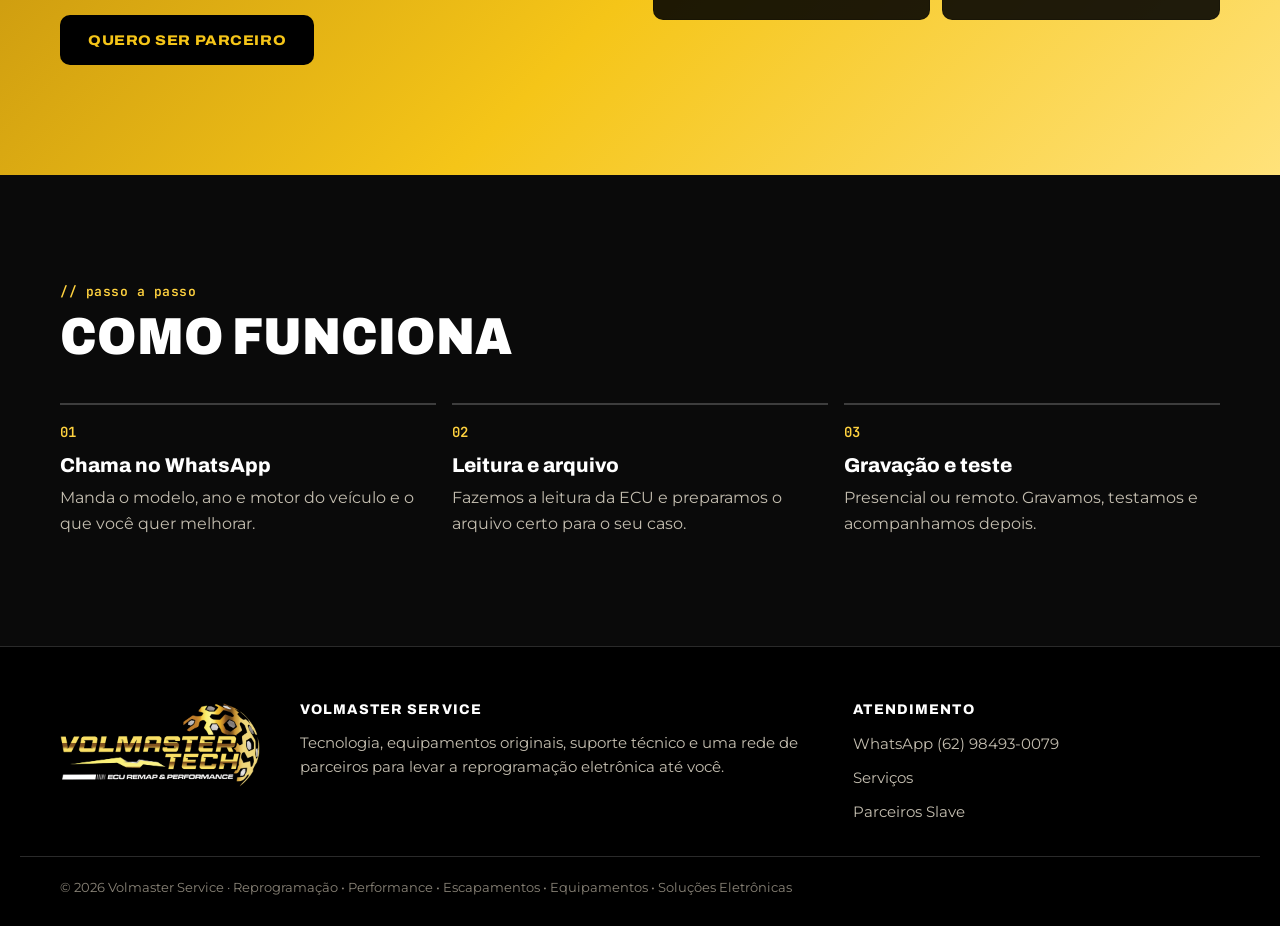
==== commit 4286f6ba: "Atualiza fotos de serviços, escapamentos e equipamentos Co-Authored-By: Claude Opus 5.5 <noreply@ant" ====
--- a/index.html
+++ b/index.html
@@ -22,7 +22,7 @@
   <header class="topo" id="topo">
     <div class="topo__inner">
       <a class="marca" href="#topo">
-        <img src="images/logo-volmaster-tech.png" width="1200" height="502" alt="Volmaster Tech — ECU Remap &amp; Performance">
+        <img src="images/logo-volmaster-branca.png" width="1200" height="496" alt="Volmaster Tech — ECU Remap &amp; Performance">
       </a>
 
       <nav class="nav" id="nav" aria-label="Principal">
@@ -111,7 +111,7 @@
 
       <div class="modulos">
         <article class="modulo modulo--grande">
-          <div class="foto" data-foto="reprogramacao"><span>foto em breve</span></div>
+          <div class="foto foto--banner" data-foto="reprogramacao"><img src="images/servi%C3%A7os%20matheus%20uaii.jpeg" width="1600" height="666" loading="lazy" alt="Nossos serviços Volmaster Tech: reprogramação linha leve e diesel, correção de EGR, DPF e AdBlue, Stage 1, 2 e 3, pedal Shift, escapamentos, filtros esportivos e reparo de módulos — com picape RAM, caminhão Volvo FH e Hilux"></div>
           <div class="modulo__corpo">
             <p class="modulo__cod">0x01</p>
             <h3>Reprogramação eletrônica</h3>
@@ -184,7 +184,7 @@
 
     <!-- ========== ESCAPAMENTOS ========== -->
     <section class="secao dividida" id="escapamentos" aria-labelledby="escap-titulo">
-      <div class="foto foto--alta" data-foto="escapamentos"><span>foto em breve</span></div>
+      <div class="foto foto--alta" data-foto="escapamentos"><img src="images/escapamentos%20matheus%20uaii.jpeg" width="720" height="1280" loading="lazy" style="object-position: center 70%" alt="Técnico da Volmaster segurando escapamentos em inox na frente de uma Hilux, na oficina"></div>
       <div>
         <p class="rotulo">// escapamentos</p>
         <h2 class="secao__titulo" id="escap-titulo">Som, fluxo e acabamento.</h2>
@@ -208,10 +208,10 @@
         <p class="secao__desc">Linha profissional para leitura e gravação de módulos, programação em bancada/Boot, interfaces e acessórios.</p>
       </div>
       <ul class="equipamentos">
-        <li class="equip"><div class="foto foto--quadrada" data-foto="the-genius"><span>foto em breve</span></div><h3>The Genius</h3></li>
-        <li class="equip"><div class="foto foto--quadrada" data-foto="new-genius"><span>foto em breve</span></div><h3>New Genius</h3></li>
-        <li class="equip"><div class="foto foto--quadrada" data-foto="new-trasdata"><span>foto em breve</span></div><h3>New Trasdata</h3></li>
-        <li class="equip"><div class="foto foto--quadrada" data-foto="dimsport"><span>foto em breve</span></div><h3>Linha DIMSport</h3></li>
+        <li class="equip"><div class="foto foto--quadrada" data-foto="the-genius"><img src="images/the-genius.webp" width="1200" height="1310" loading="lazy" alt="Tablet The Genius da DIMSport com maleta"></div><h3>The Genius</h3></li>
+        <li class="equip"><div class="foto foto--quadrada" data-foto="new-genius"><img src="images/new%20genius.jpeg" width="459" height="549" loading="lazy" alt="Tablet New Genius da DIMSport conectado, na mão do técnico"></div><h3>New Genius</h3></li>
+        <li class="equip"><div class="foto foto--quadrada" data-foto="new-trasdata"><img src="images/new%20trasdata.jpeg" width="662" height="450" loading="lazy" alt="Interface New Trasdata da DIMSport sobre o motor"></div><h3>New Trasdata</h3></li>
+        <li class="equip"><div class="foto foto--quadrada" data-foto="dimsport"><img src="images/the%20genius%202.webp" width="375" height="500" loading="lazy" alt="Kit DIMSport: maleta aberta com tablet, cabos e acessórios"></div><h3>Linha DIMSport</h3></li>
       </ul>
       <p class="equip__nota">Equipamentos de primeira linha, originais e com suporte técnico. <a href="#" data-whatsapp="Olá! Quero informações sobre equipamentos de reprogramação.">Consultar disponibilidade →</a></p>
     </section>
--- a/css/style.css
+++ b/css/style.css
@@ -278,6 +278,8 @@
 .foto:has(img) { border-style: solid; border-color: var(--borda); }
 .foto--alta { aspect-ratio: 4 / 5; }
 .foto--quadrada { aspect-ratio: 1; }
+.foto--banner { aspect-ratio: 1600 / 666; }
+.modulo--grande:has(.foto--banner) { grid-template-columns: 1fr; gap: 24px; }
 
 /* ---------- Módulos (serviços) ---------- */
 
@@ -338,7 +340,7 @@
 .lista-check li::before { content: ">"; font-family: var(--mono); color: var(--destaque); }
 @media (max-width: 799px) {
   .dividida { grid-template-columns: 1fr; }
-  .dividida .foto--alta { aspect-ratio: 16 / 10; }
+  .dividida .foto--alta:not(:has(img)) { aspect-ratio: 16 / 10; }
 }
 @media (max-width: 420px) { .lista-check { grid-template-columns: 1fr; } }
 
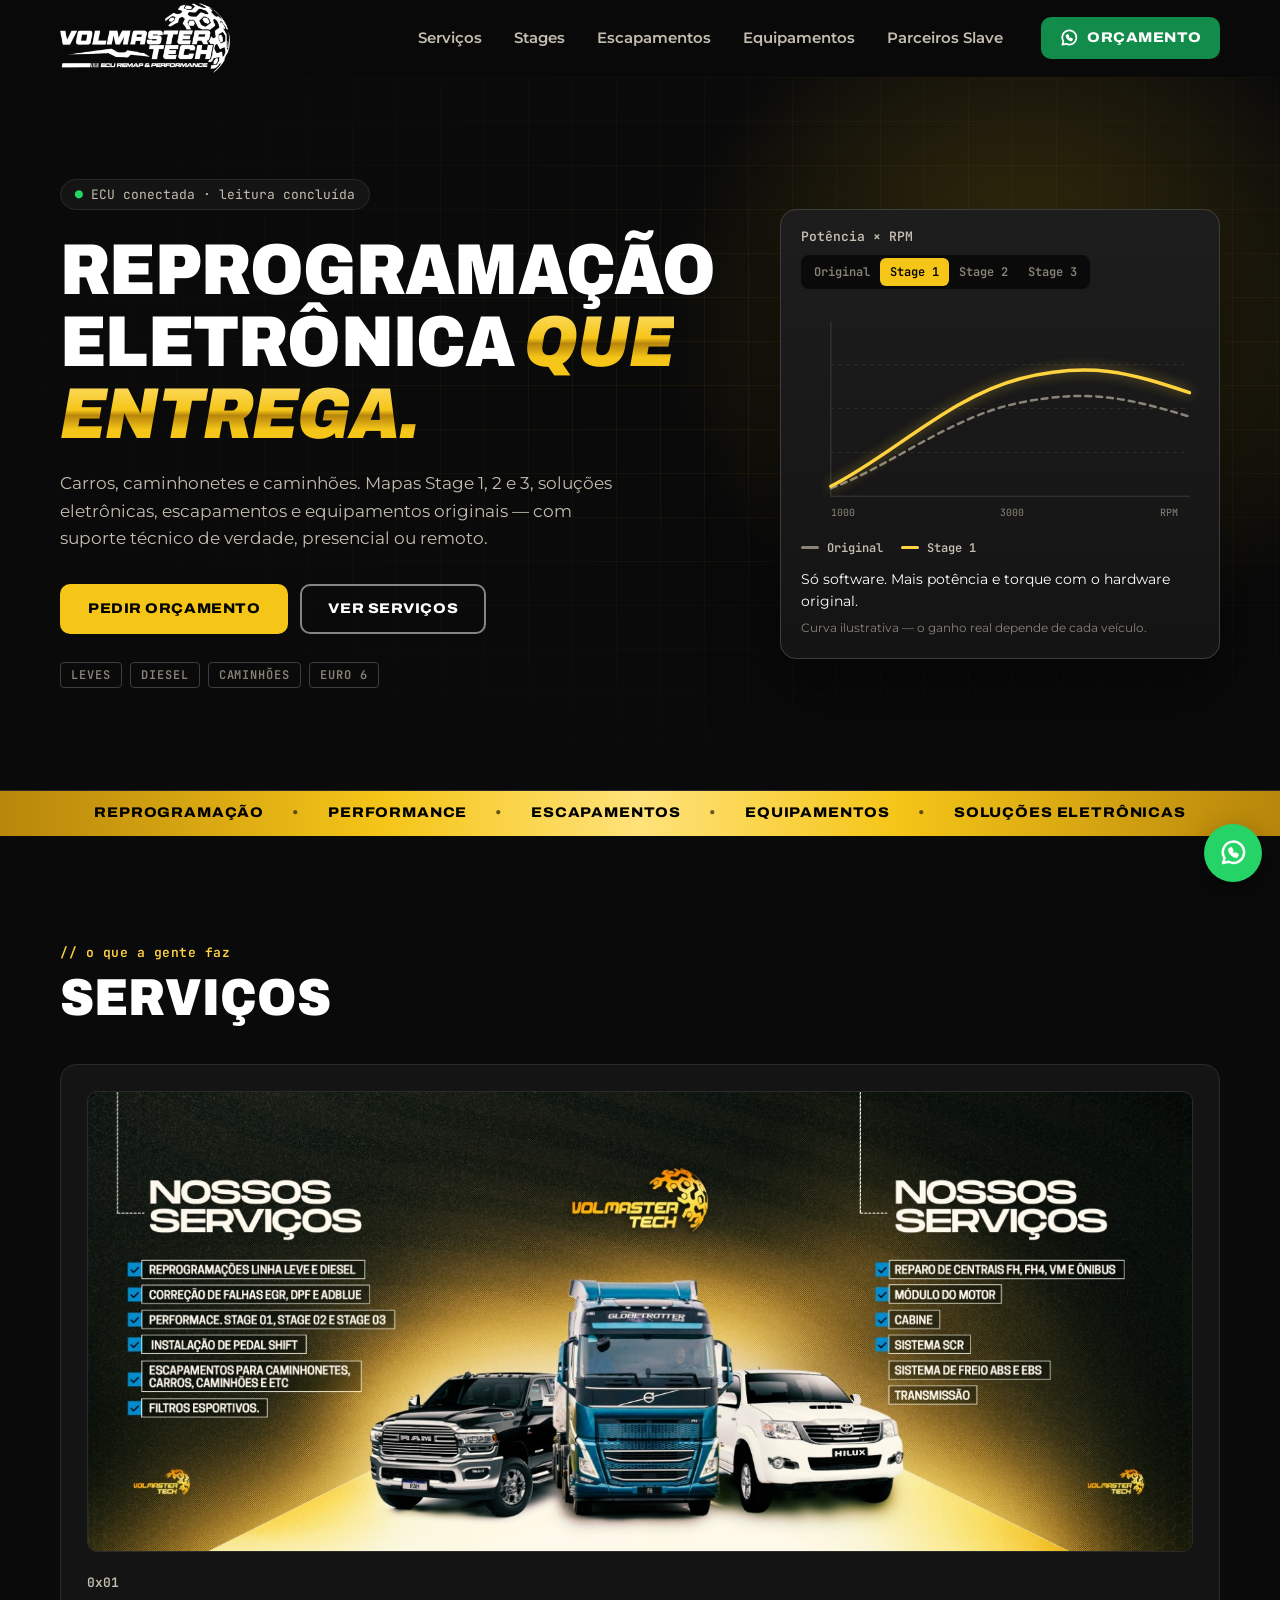
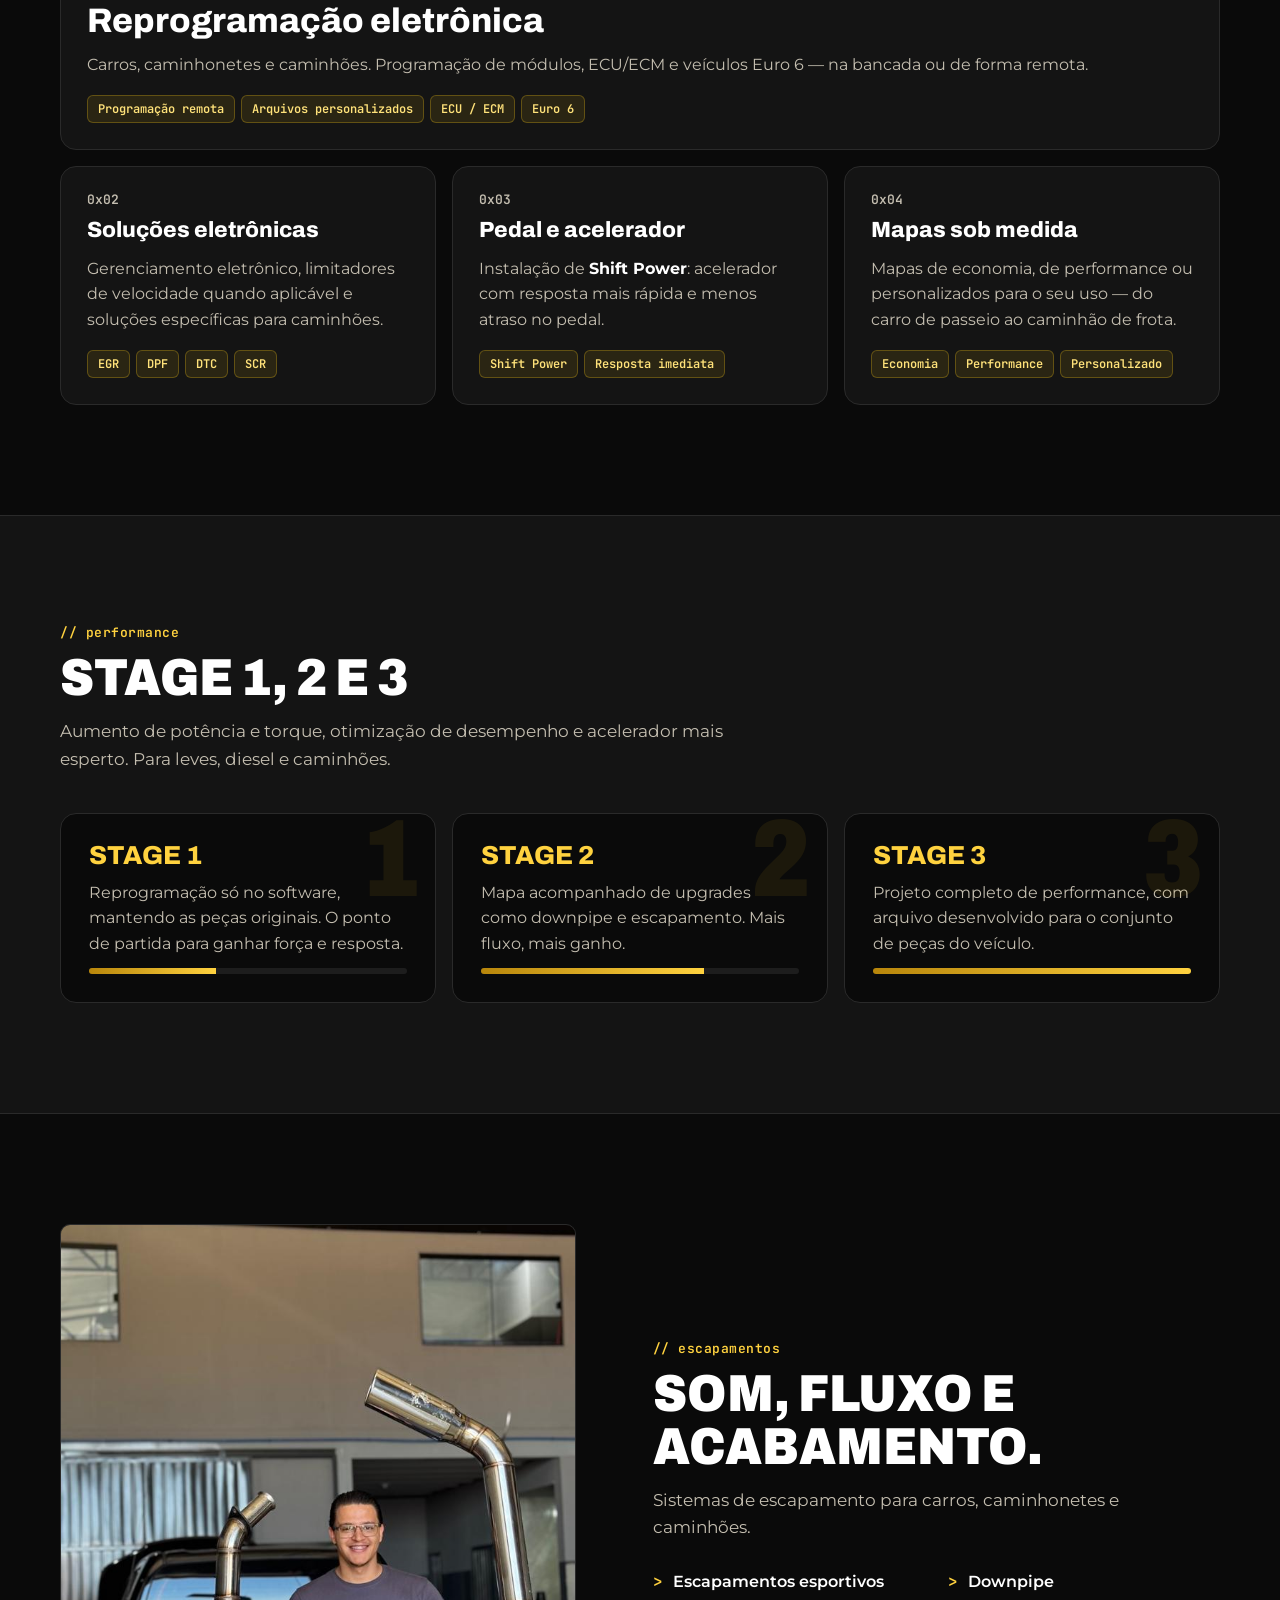
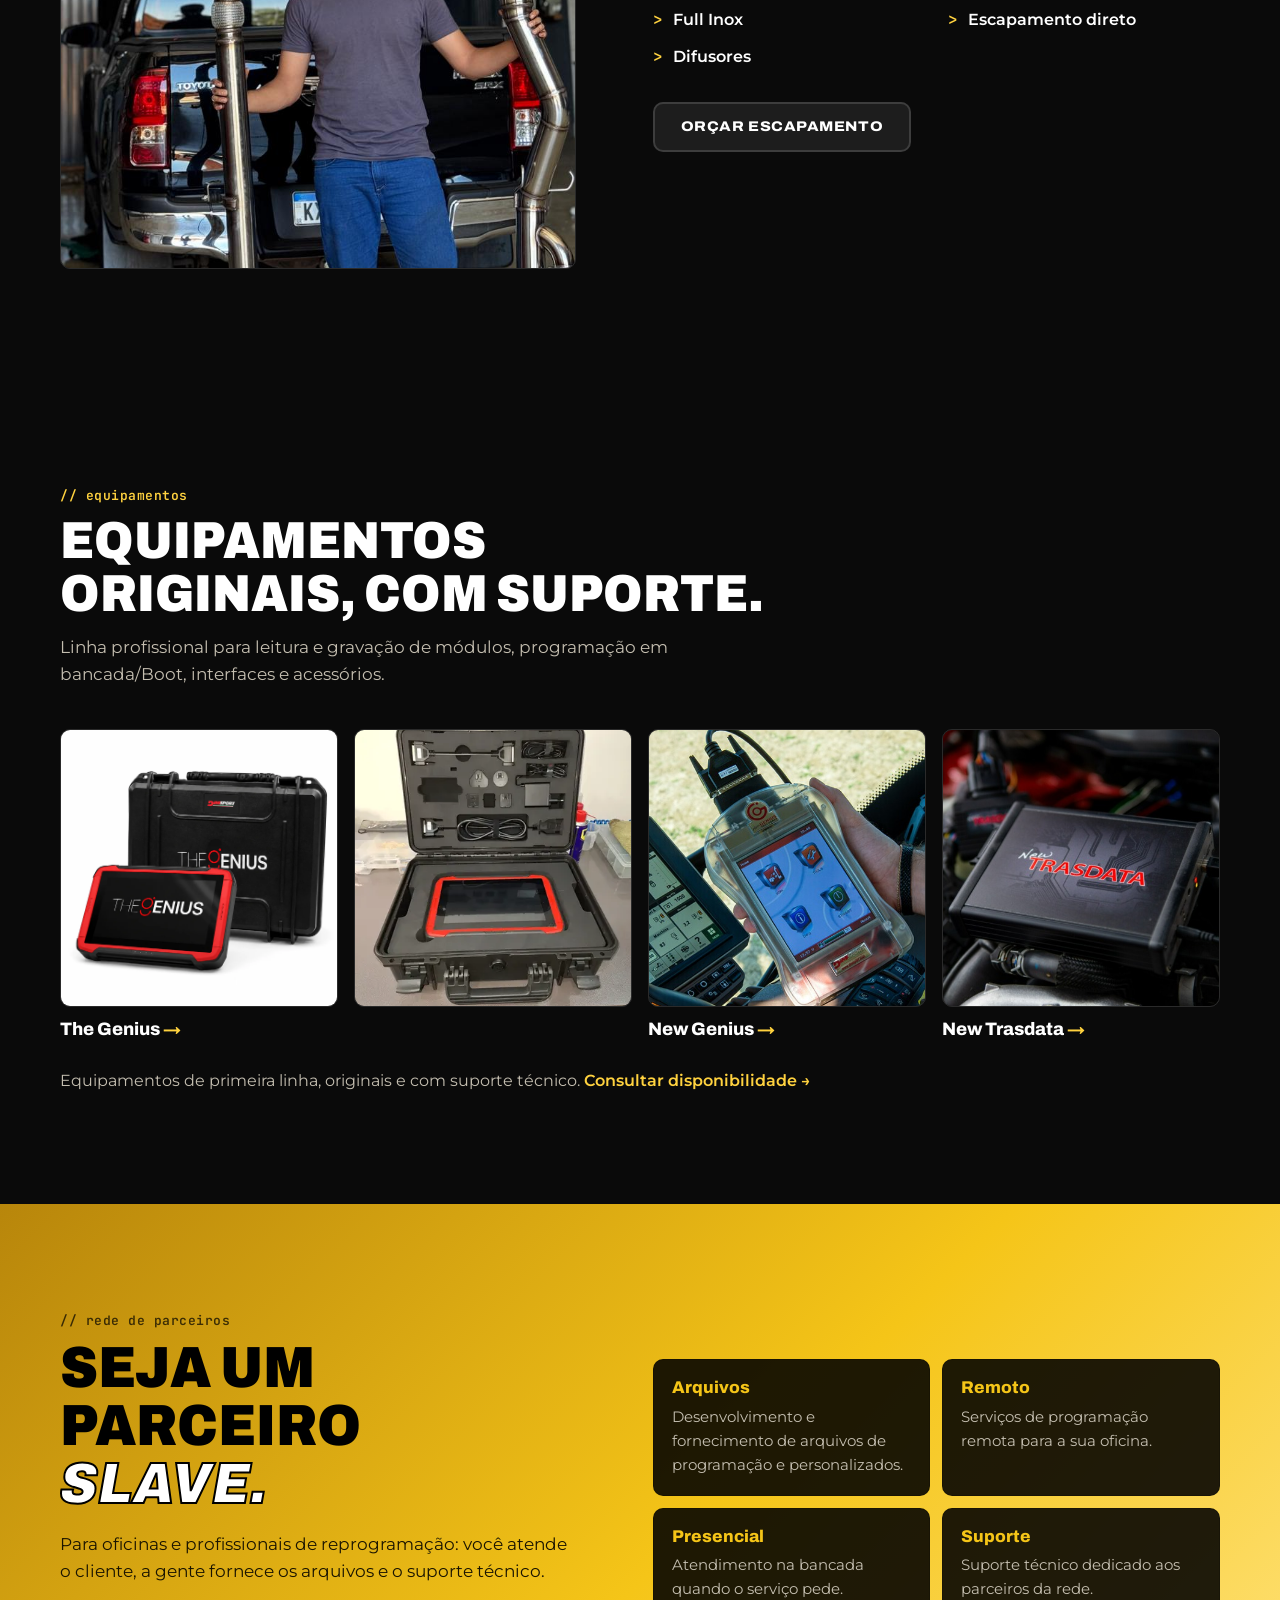
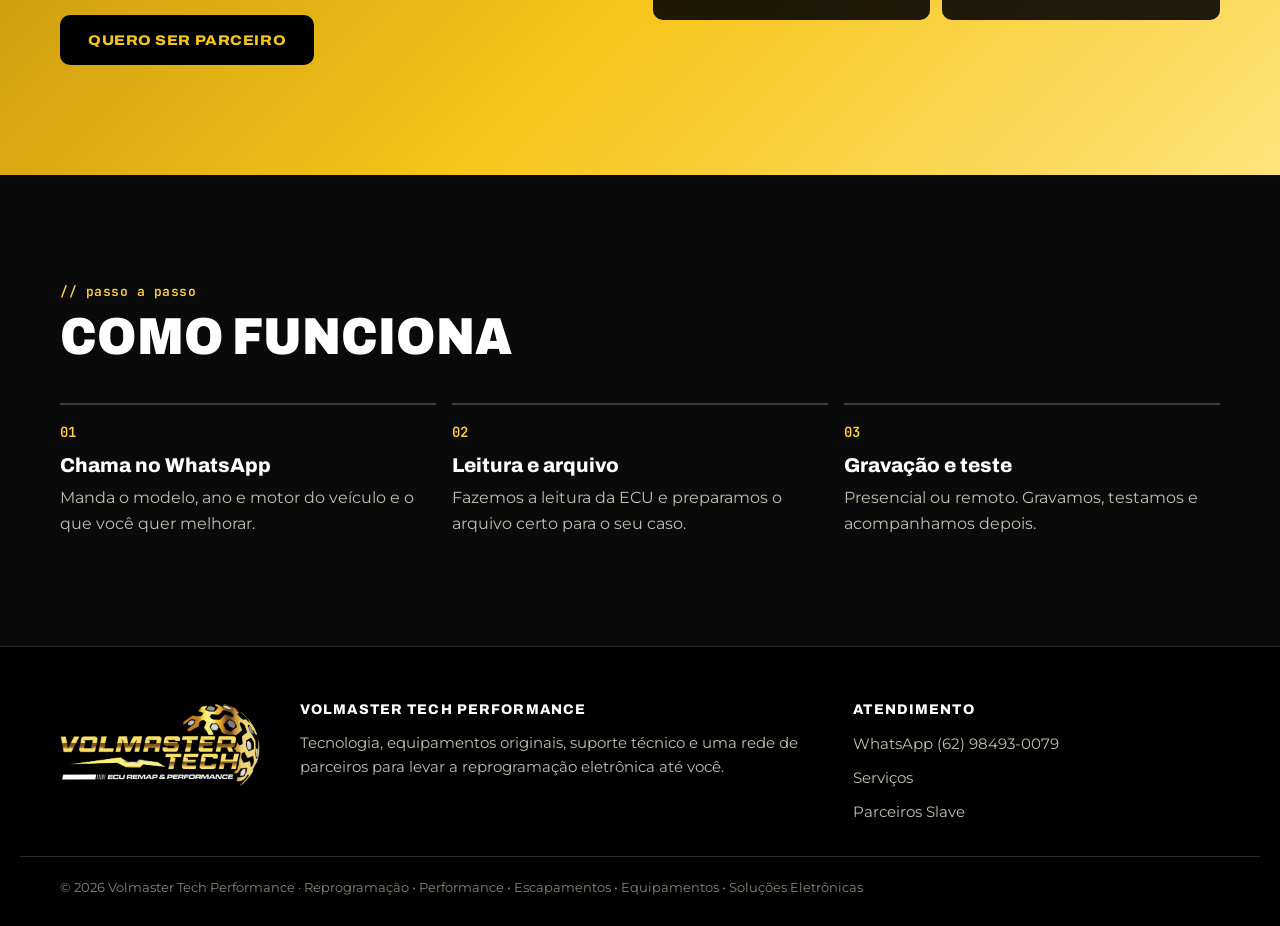
==== commit c4f31148: "Renomeia para Volmaster Tech Performance e deixa equipamentos clicáveis Cards de equipamentos abrem " ====
--- a/index.html
+++ b/index.html
@@ -1,276 +1,275 @@
-<!DOCTYPE html>
-<html lang="pt-BR">
-<head>
-  <meta charset="UTF-8">
-  <meta name="viewport" content="width=device-width, initial-scale=1">
-  <title>Volmaster Service | Reprogramação eletrônica e performance</title>
-  <meta name="description" content="Reprogramação de carros, caminhonetes e caminhões, Stage 1, 2 e 3, soluções eletrônicas, escapamentos, equipamentos originais e rede de parceiros Slave.">
-  <meta name="theme-color" content="#0a0a0a">
-  <link rel="icon" type="image/png" href="images/favicon.png">
-  <link rel="apple-touch-icon" href="images/apple-touch-icon.png">
-
-  <link rel="preconnect" href="https://fonts.googleapis.com">
-  <link rel="preconnect" href="https://fonts.gstatic.com" crossorigin>
-  <link href="https://fonts.googleapis.com/css2?family=Archivo:ital,wdth,wght@0,62..125,500..900;1,62..125,800..900&family=JetBrains+Mono:wght@400;600&family=Montserrat:wght@400;500;600;700&display=swap" rel="stylesheet">
-  <link rel="stylesheet" href="css/style.css">
-</head>
-<body>
-
-  <a class="pular" href="#conteudo">Pular para o conteúdo</a>
-
-  <!-- ========== CABEÇALHO ========== -->
-  <header class="topo" id="topo">
-    <div class="topo__inner">
-      <a class="marca" href="#topo">
-        <img src="images/logo-volmaster-branca.png" width="1200" height="496" alt="Volmaster Tech — ECU Remap &amp; Performance">
-      </a>
-
-      <nav class="nav" id="nav" aria-label="Principal">
-        <ul>
-          <li><a href="#servicos">Serviços</a></li>
-          <li><a href="#stages">Stages</a></li>
-          <li><a href="#escapamentos">Escapamentos</a></li>
-          <li><a href="#equipamentos">Equipamentos</a></li>
-          <li><a href="#slave">Parceiros Slave</a></li>
-        </ul>
-      </nav>
-
-      <a class="btn btn--whats topo__zap" href="#" data-whatsapp>
-        <svg viewBox="0 0 24 24" aria-hidden="true"><path d="M4 20l1.3-3.9A8.5 8.5 0 1 1 8.6 19z"/><path d="M9 9.3c.3 2.8 2.9 5.4 5.7 5.7l1-1.6-2.1-1-1 1c-1-.4-1.7-1.1-2.1-2.1l1-1-1-2.1z"/></svg>
-        <span>Orçamento</span>
-      </a>
-
-      <button class="icone-btn topo__menu" type="button" aria-label="Abrir menu" aria-expanded="false" aria-controls="nav">
-        <svg viewBox="0 0 24 24" aria-hidden="true"><path d="M3 6.5h18M3 12h18M3 17.5h12"/></svg>
-      </button>
-    </div>
-  </header>
-
-  <main id="conteudo">
-
-    <!-- ========== HERO: leitura da ECU ========== -->
-    <section class="hero" aria-labelledby="hero-titulo">
-      <div class="hero__grade" aria-hidden="true"></div>
-      <div class="hero__inner">
-        <div class="hero__texto">
-          <p class="terminal"><span class="terminal__ok">●</span> ECU conectada · leitura concluída</p>
-          <h1 class="hero__titulo" id="hero-titulo">Reprogramação eletrônica <em>que entrega.</em></h1>
-          <p class="hero__desc">Carros, caminhonetes e caminhões. Mapas Stage 1, 2 e 3, soluções eletrônicas, escapamentos e equipamentos originais — com suporte técnico de verdade, presencial ou remoto.</p>
-          <div class="hero__cta">
-            <a class="btn btn--primario" href="#" data-whatsapp="Olá! Vim pelo site da Volmaster Service. Quero um orçamento de reprogramação.">Pedir orçamento</a>
-            <a class="btn btn--claro" href="#servicos">Ver serviços</a>
-          </div>
-          <ul class="hero__tags">
-            <li>Leves</li><li>Diesel</li><li>Caminhões</li><li>Euro 6</li>
-          </ul>
-        </div>
-
-        <!-- Painel dinamômetro: alterna os stages -->
-        <figure class="dino" aria-labelledby="dino-legenda">
-          <div class="dino__topo">
-            <span class="dino__titulo">Potência × RPM</span>
-            <div class="dino__stages" role="group" aria-label="Escolher mapa">
-              <button type="button" data-stage="0" aria-pressed="false">Original</button>
-              <button type="button" data-stage="1" aria-pressed="true">Stage 1</button>
-              <button type="button" data-stage="2" aria-pressed="false">Stage 2</button>
-              <button type="button" data-stage="3" aria-pressed="false">Stage 3</button>
-            </div>
-          </div>
-          <svg class="dino__grafico" viewBox="0 0 400 220" role="img" aria-label="Curva ilustrativa de potência: o mapa escolhido fica acima da curva original">
-            <g class="dino__eixos">
-              <path d="M30 190H390M30 190V15"/>
-              <path class="dino__linha-guia" d="M30 146H390M30 102H390M30 58H390"/>
-            </g>
-            <path class="dino__original" d="M30 182 C 90 160, 150 110, 220 96 S 330 92, 390 110"/>
-            <path class="dino__mapa" id="dino-mapa" d="M30 180 C 90 150, 150 90, 220 72 S 330 66, 390 86"/>
-            <text x="30" y="210">1000</text><text x="200" y="210">3000</text><text x="360" y="210">RPM</text>
-          </svg>
-          <figcaption class="dino__rodape" id="dino-legenda">
-            <span class="dino__chave"><i class="dino__cor dino__cor--orig"></i>Original</span>
-            <span class="dino__chave"><i class="dino__cor dino__cor--mapa"></i><span id="dino-nome">Stage 1</span></span>
-            <p class="dino__desc" id="dino-desc">Só software. Mais potência e torque com o hardware original.</p>
-            <small>Curva ilustrativa — o ganho real depende de cada veículo.</small>
-          </figcaption>
-        </figure>
-      </div>
-    </section>
-
-    <!-- ========== FAIXA ========== -->
-    <div class="fita" aria-label="Resumo">
-      <ul>
-        <li>Reprogramação</li><li>Performance</li><li>Escapamentos</li><li>Equipamentos</li><li>Soluções eletrônicas</li>
-      </ul>
-    </div>
-
-    <!-- ========== SERVIÇOS ========== -->
-    <section class="secao" id="servicos" aria-labelledby="servicos-titulo">
-      <div class="secao__topo">
-        <p class="rotulo">// o que a gente faz</p>
-        <h2 class="secao__titulo" id="servicos-titulo">Serviços</h2>
-      </div>
-
-      <div class="modulos">
-        <article class="modulo modulo--grande">
-          <div class="foto foto--banner" data-foto="reprogramacao"><img src="images/servi%C3%A7os%20matheus%20uaii.jpeg" width="1600" height="666" loading="lazy" alt="Nossos serviços Volmaster Tech: reprogramação linha leve e diesel, correção de EGR, DPF e AdBlue, Stage 1, 2 e 3, pedal Shift, escapamentos, filtros esportivos e reparo de módulos — com picape RAM, caminhão Volvo FH e Hilux"></div>
-          <div class="modulo__corpo">
-            <p class="modulo__cod">0x01</p>
-            <h3>Reprogramação eletrônica</h3>
-            <p>Carros, caminhonetes e caminhões. Programação de módulos, ECU/ECM e veículos Euro 6 — na bancada ou de forma remota.</p>
-            <ul class="lista-chips">
-              <li>Programação remota</li><li>Arquivos personalizados</li><li>ECU / ECM</li><li>Euro 6</li>
-            </ul>
-          </div>
-        </article>
-
-        <article class="modulo">
-          <p class="modulo__cod">0x02</p>
-          <h3>Soluções eletrônicas</h3>
-          <p>Gerenciamento eletrônico, limitadores de velocidade quando aplicável e soluções específicas para caminhões.</p>
-          <ul class="lista-chips">
-            <li>EGR</li><li>DPF</li><li>DTC</li><li>SCR</li>
-          </ul>
-        </article>
-
-        <article class="modulo">
-          <p class="modulo__cod">0x03</p>
-          <h3>Pedal e acelerador</h3>
-          <p>Instalação de <strong>Shift Power</strong>: acelerador com resposta mais rápida e menos atraso no pedal.</p>
-          <ul class="lista-chips">
-            <li>Shift Power</li><li>Resposta imediata</li>
-          </ul>
-        </article>
-
-        <article class="modulo">
-          <p class="modulo__cod">0x04</p>
-          <h3>Mapas sob medida</h3>
-          <p>Mapas de economia, de performance ou personalizados para o seu uso — do carro de passeio ao caminhão de frota.</p>
-          <ul class="lista-chips">
-            <li>Economia</li><li>Performance</li><li>Personalizado</li>
-          </ul>
-        </article>
-      </div>
-    </section>
-
-    <!-- ========== STAGES ========== -->
-    <section class="faixa-escura" id="stages" aria-labelledby="stages-titulo">
-      <div class="secao">
-        <div class="secao__topo">
-          <p class="rotulo">// performance</p>
-          <h2 class="secao__titulo" id="stages-titulo">Stage 1, 2 e 3</h2>
-          <p class="secao__desc">Aumento de potência e torque, otimização de desempenho e acelerador mais esperto. Para leves, diesel e caminhões.</p>
-        </div>
-        <ol class="stages">
-          <li class="stage">
-            <span class="stage__num">1</span>
-            <h3>Stage 1</h3>
-            <p>Reprogramação só no software, mantendo as peças originais. O ponto de partida para ganhar força e resposta.</p>
-            <div class="stage__barra" aria-hidden="true"><span style="--n:.4"></span></div>
-          </li>
-          <li class="stage">
-            <span class="stage__num">2</span>
-            <h3>Stage 2</h3>
-            <p>Mapa acompanhado de upgrades como downpipe e escapamento. Mais fluxo, mais ganho.</p>
-            <div class="stage__barra" aria-hidden="true"><span style="--n:.7"></span></div>
-          </li>
-          <li class="stage">
-            <span class="stage__num">3</span>
-            <h3>Stage 3</h3>
-            <p>Projeto completo de performance, com arquivo desenvolvido para o conjunto de peças do veículo.</p>
-            <div class="stage__barra" aria-hidden="true"><span style="--n:1"></span></div>
-          </li>
-        </ol>
-      </div>
-    </section>
-
-    <!-- ========== ESCAPAMENTOS ========== -->
-    <section class="secao dividida" id="escapamentos" aria-labelledby="escap-titulo">
-      <div class="foto foto--alta" data-foto="escapamentos"><img src="images/escapamentos%20matheus%20uaii.jpeg" width="720" height="1280" loading="lazy" style="object-position: center 70%" alt="Técnico da Volmaster segurando escapamentos em inox na frente de uma Hilux, na oficina"></div>
-      <div>
-        <p class="rotulo">// escapamentos</p>
-        <h2 class="secao__titulo" id="escap-titulo">Som, fluxo e acabamento.</h2>
-        <p class="secao__desc">Sistemas de escapamento para carros, caminhonetes e caminhões.</p>
-        <ul class="lista-check">
-          <li>Escapamentos esportivos</li>
-          <li>Downpipe</li>
-          <li>Full Inox</li>
-          <li>Escapamento direto</li>
-          <li>Difusores</li>
-        </ul>
-        <a class="btn btn--secundario" href="#" data-whatsapp="Olá! Quero um orçamento de escapamento.">Orçar escapamento</a>
-      </div>
-    </section>
-
-    <!-- ========== EQUIPAMENTOS ========== -->
-    <section class="secao" id="equipamentos" aria-labelledby="equip-titulo">
-      <div class="secao__topo">
-        <p class="rotulo">// equipamentos</p>
-        <h2 class="secao__titulo" id="equip-titulo">Equipamentos originais, com suporte.</h2>
-        <p class="secao__desc">Linha profissional para leitura e gravação de módulos, programação em bancada/Boot, interfaces e acessórios.</p>
-      </div>
-      <ul class="equipamentos">
-        <li class="equip"><div class="foto foto--quadrada" data-foto="the-genius"><img src="images/the-genius.webp" width="1200" height="1310" loading="lazy" alt="Tablet The Genius da DIMSport com maleta"></div><h3>The Genius</h3></li>
-        <li class="equip"><div class="foto foto--quadrada" data-foto="new-genius"><img src="images/new%20genius.jpeg" width="459" height="549" loading="lazy" alt="Tablet New Genius da DIMSport conectado, na mão do técnico"></div><h3>New Genius</h3></li>
-        <li class="equip"><div class="foto foto--quadrada" data-foto="new-trasdata"><img src="images/new%20trasdata.jpeg" width="662" height="450" loading="lazy" alt="Interface New Trasdata da DIMSport sobre o motor"></div><h3>New Trasdata</h3></li>
-        <li class="equip"><div class="foto foto--quadrada" data-foto="dimsport"><img src="images/the%20genius%202.webp" width="375" height="500" loading="lazy" alt="Kit DIMSport: maleta aberta com tablet, cabos e acessórios"></div><h3>Linha DIMSport</h3></li>
-      </ul>
-      <p class="equip__nota">Equipamentos de primeira linha, originais e com suporte técnico. <a href="#" data-whatsapp="Olá! Quero informações sobre equipamentos de reprogramação.">Consultar disponibilidade →</a></p>
-    </section>
-
-    <!-- ========== PARCEIROS SLAVE ========== -->
-    <section class="slave" id="slave" aria-labelledby="slave-titulo">
-      <div class="slave__inner">
-        <div>
-          <p class="rotulo rotulo--claro">// rede de parceiros</p>
-          <h2 class="slave__titulo" id="slave-titulo">Seja um parceiro <em>Slave.</em></h2>
-          <p>Para oficinas e profissionais de reprogramação: você atende o cliente, a gente fornece os arquivos e o suporte técnico.</p>
-          <a class="btn btn--branco" href="#" data-whatsapp="Olá! Tenho interesse em ser parceiro Slave da Volmaster.">Quero ser parceiro</a>
-        </div>
-        <ul class="slave__lista">
-          <li><b>Arquivos</b>Desenvolvimento e fornecimento de arquivos de programação e personalizados.</li>
-          <li><b>Remoto</b>Serviços de programação remota para a sua oficina.</li>
-          <li><b>Presencial</b>Atendimento na bancada quando o serviço pede.</li>
-          <li><b>Suporte</b>Suporte técnico dedicado aos parceiros da rede.</li>
-        </ul>
-      </div>
-    </section>
-
-    <!-- ========== COMO FUNCIONA ========== -->
-    <section class="secao" id="como-funciona" aria-labelledby="como-titulo">
-      <div class="secao__topo">
-        <p class="rotulo">// passo a passo</p>
-        <h2 class="secao__titulo" id="como-titulo">Como funciona</h2>
-      </div>
-      <ol class="passos">
-        <li class="passo"><span class="passo__num">01</span><h3>Chama no WhatsApp</h3><p>Manda o modelo, ano e motor do veículo e o que você quer melhorar.</p></li>
-        <li class="passo"><span class="passo__num">02</span><h3>Leitura e arquivo</h3><p>Fazemos a leitura da ECU e preparamos o arquivo certo para o seu caso.</p></li>
-        <li class="passo"><span class="passo__num">03</span><h3>Gravação e teste</h3><p>Presencial ou remoto. Gravamos, testamos e acompanhamos depois.</p></li>
-      </ol>
-    </section>
-  </main>
-
-  <footer class="rodape">
-    <div class="rodape__inner">
-      <img class="rodape__logo" src="images/logo-volmaster-tech.png" width="1200" height="502" alt="Volmaster Tech — ECU Remap &amp; Performance">
-      <div>
-        <p class="rodape__titulo">Volmaster Service</p>
-        <p class="rodape__texto">Tecnologia, equipamentos originais, suporte técnico e uma rede de parceiros para levar a reprogramação eletrônica até você.</p>
-      </div>
-      <div>
-        <p class="rodape__titulo">Atendimento</p>
-        <ul>
-          <li><a href="#" data-whatsapp>WhatsApp (62) 98493-0079</a></li>
-          <li><a href="#servicos">Serviços</a></li>
-          <li><a href="#slave">Parceiros Slave</a></li>
-        </ul>
-      </div>
-    </div>
-    <p class="rodape__copy">© <span id="ano">2026</span> Volmaster Service · Reprogramação • Performance • Escapamentos • Equipamentos • Soluções Eletrônicas</p>
-  </footer>
-
-  <a class="whats-flutuante" href="#" data-whatsapp aria-label="Chamar no WhatsApp">
-    <svg viewBox="0 0 24 24" aria-hidden="true"><path d="M4 20l1.3-3.9A8.5 8.5 0 1 1 8.6 19z"/><path d="M9 9.3c.3 2.8 2.9 5.4 5.7 5.7l1-1.6-2.1-1-1 1c-1-.4-1.7-1.1-2.1-2.1l1-1-1-2.1z"/></svg>
-  </a>
-
-  <script src="js/script.js" defer></script>
-</body>
-</html>
+<!DOCTYPE html>
+<html lang="pt-BR">
+<head>
+  <meta charset="UTF-8">
+  <meta name="viewport" content="width=device-width, initial-scale=1">
+  <title>Volmaster Tech Performance | Reprogramação eletrônica e performance</title>
+  <meta name="description" content="Reprogramação de carros, caminhonetes e caminhões, Stage 1, 2 e 3, soluções eletrônicas, escapamentos, equipamentos originais e rede de parceiros Slave.">
+  <meta name="theme-color" content="#0a0a0a">
+  <link rel="icon" type="image/png" href="images/favicon.png">
+  <link rel="apple-touch-icon" href="images/apple-touch-icon.png">
+
+  <link rel="preconnect" href="https://fonts.googleapis.com">
+  <link rel="preconnect" href="https://fonts.gstatic.com" crossorigin>
+  <link href="https://fonts.googleapis.com/css2?family=Archivo:ital,wdth,wght@0,62..125,500..900;1,62..125,800..900&family=JetBrains+Mono:wght@400;600&family=Montserrat:wght@400;500;600;700&display=swap" rel="stylesheet">
+  <link rel="stylesheet" href="css/style.css">
+</head>
+<body>
+
+  <a class="pular" href="#conteudo">Pular para o conteúdo</a>
+
+  <!-- ========== CABEÇALHO ========== -->
+  <header class="topo" id="topo">
+    <div class="topo__inner">
+      <a class="marca" href="#topo">
+        <img src="images/logo-volmaster-branca.png" width="1200" height="496" alt="Volmaster Tech — ECU Remap &amp; Performance">
+      </a>
+
+      <nav class="nav" id="nav" aria-label="Principal">
+        <ul>
+          <li><a href="#servicos">Serviços</a></li>
+          <li><a href="#stages">Stages</a></li>
+          <li><a href="#escapamentos">Escapamentos</a></li>
+          <li><a href="#equipamentos">Equipamentos</a></li>
+          <li><a href="#slave">Parceiros Slave</a></li>
+        </ul>
+      </nav>
+
+      <a class="btn btn--whats topo__zap" href="#" data-whatsapp>
+        <svg viewBox="0 0 24 24" aria-hidden="true"><path d="M4 20l1.3-3.9A8.5 8.5 0 1 1 8.6 19z"/><path d="M9 9.3c.3 2.8 2.9 5.4 5.7 5.7l1-1.6-2.1-1-1 1c-1-.4-1.7-1.1-2.1-2.1l1-1-1-2.1z"/></svg>
+        <span>Orçamento</span>
+      </a>
+
+      <button class="icone-btn topo__menu" type="button" aria-label="Abrir menu" aria-expanded="false" aria-controls="nav">
+        <svg viewBox="0 0 24 24" aria-hidden="true"><path d="M3 6.5h18M3 12h18M3 17.5h12"/></svg>
+      </button>
+    </div>
+  </header>
+
+  <main id="conteudo">
+
+    <!-- ========== HERO: leitura da ECU ========== -->
+    <section class="hero" aria-labelledby="hero-titulo">
+      <div class="hero__grade" aria-hidden="true"></div>
+      <div class="hero__inner">
+        <div class="hero__texto">
+          <p class="terminal"><span class="terminal__ok">●</span> ECU conectada · leitura concluída</p>
+          <h1 class="hero__titulo" id="hero-titulo">Reprogramação eletrônica <em>que entrega.</em></h1>
+          <p class="hero__desc">Carros, caminhonetes e caminhões. Mapas Stage 1, 2 e 3, soluções eletrônicas, escapamentos e equipamentos originais — com suporte técnico de verdade, presencial ou remoto.</p>
+          <div class="hero__cta">
+            <a class="btn btn--primario" href="#" data-whatsapp="Olá! Vim pelo site da Volmaster Tech Performance. Quero um orçamento de reprogramação.">Pedir orçamento</a>
+            <a class="btn btn--claro" href="#servicos">Ver serviços</a>
+          </div>
+          <ul class="hero__tags">
+            <li>Leves</li><li>Diesel</li><li>Caminhões</li><li>Euro 6</li>
+          </ul>
+        </div>
+
+        <!-- Painel dinamômetro: alterna os stages -->
+        <figure class="dino" aria-labelledby="dino-legenda">
+          <div class="dino__topo">
+            <span class="dino__titulo">Potência × RPM</span>
+            <div class="dino__stages" role="group" aria-label="Escolher mapa">
+              <button type="button" data-stage="0" aria-pressed="false">Original</button>
+              <button type="button" data-stage="1" aria-pressed="true">Stage 1</button>
+              <button type="button" data-stage="2" aria-pressed="false">Stage 2</button>
+              <button type="button" data-stage="3" aria-pressed="false">Stage 3</button>
+            </div>
+          </div>
+          <svg class="dino__grafico" viewBox="0 0 400 220" role="img" aria-label="Curva ilustrativa de potência: o mapa escolhido fica acima da curva original">
+            <g class="dino__eixos">
+              <path d="M30 190H390M30 190V15"/>
+              <path class="dino__linha-guia" d="M30 146H390M30 102H390M30 58H390"/>
+            </g>
+            <path class="dino__original" d="M30 182 C 90 160, 150 110, 220 96 S 330 92, 390 110"/>
+            <path class="dino__mapa" id="dino-mapa" d="M30 180 C 90 150, 150 90, 220 72 S 330 66, 390 86"/>
+            <text x="30" y="210">1000</text><text x="200" y="210">3000</text><text x="360" y="210">RPM</text>
+          </svg>
+          <figcaption class="dino__rodape" id="dino-legenda">
+            <span class="dino__chave"><i class="dino__cor dino__cor--orig"></i>Original</span>
+            <span class="dino__chave"><i class="dino__cor dino__cor--mapa"></i><span id="dino-nome">Stage 1</span></span>
+            <p class="dino__desc" id="dino-desc">Só software. Mais potência e torque com o hardware original.</p>
+            <small>Curva ilustrativa — o ganho real depende de cada veículo.</small>
+          </figcaption>
+        </figure>
+      </div>
+    </section>
+
+    <!-- ========== FAIXA ========== -->
+    <div class="fita" aria-label="Resumo">
+      <ul>
+        <li>Reprogramação</li><li>Performance</li><li>Escapamentos</li><li>Equipamentos</li><li>Soluções eletrônicas</li>
+      </ul>
+    </div>
+
+    <!-- ========== SERVIÇOS ========== -->
+    <section class="secao" id="servicos" aria-labelledby="servicos-titulo">
+      <div class="secao__topo">
+        <p class="rotulo">// o que a gente faz</p>
+        <h2 class="secao__titulo" id="servicos-titulo">Serviços</h2>
+      </div>
+
+      <div class="modulos">
+        <article class="modulo modulo--grande">
+          <div class="foto foto--banner" data-foto="reprogramacao"><img src="images/servi%C3%A7os%20matheus%20uaii.jpeg" width="1600" height="666" loading="lazy" alt="Nossos serviços Volmaster Tech: reprogramação linha leve e diesel, correção de EGR, DPF e AdBlue, Stage 1, 2 e 3, pedal Shift, escapamentos, filtros esportivos e reparo de módulos — com picape RAM, caminhão Volvo FH e Hilux"></div>
+          <div class="modulo__corpo">
+            <p class="modulo__cod">0x01</p>
+            <h3>Reprogramação eletrônica</h3>
+            <p>Carros, caminhonetes e caminhões. Programação de módulos, ECU/ECM e veículos Euro 6 — na bancada ou de forma remota.</p>
+            <ul class="lista-chips">
+              <li>Programação remota</li><li>Arquivos personalizados</li><li>ECU / ECM</li><li>Euro 6</li>
+            </ul>
+          </div>
+        </article>
+
+        <article class="modulo">
+          <p class="modulo__cod">0x02</p>
+          <h3>Soluções eletrônicas</h3>
+          <p>Gerenciamento eletrônico, limitadores de velocidade quando aplicável e soluções específicas para caminhões.</p>
+          <ul class="lista-chips">
+            <li>EGR</li><li>DPF</li><li>DTC</li><li>SCR</li>
+          </ul>
+        </article>
+
+        <article class="modulo">
+          <p class="modulo__cod">0x03</p>
+          <h3>Pedal e acelerador</h3>
+          <p>Instalação de <strong>Shift Power</strong>: acelerador com resposta mais rápida e menos atraso no pedal.</p>
+          <ul class="lista-chips">
+            <li>Shift Power</li><li>Resposta imediata</li>
+          </ul>
+        </article>
+
+        <article class="modulo">
+          <p class="modulo__cod">0x04</p>
+          <h3>Mapas sob medida</h3>
+          <p>Mapas de economia, de performance ou personalizados para o seu uso — do carro de passeio ao caminhão de frota.</p>
+          <ul class="lista-chips">
+            <li>Economia</li><li>Performance</li><li>Personalizado</li>
+          </ul>
+        </article>
+      </div>
+    </section>
+
+    <!-- ========== STAGES ========== -->
+    <section class="faixa-escura" id="stages" aria-labelledby="stages-titulo">
+      <div class="secao">
+        <div class="secao__topo">
+          <p class="rotulo">// performance</p>
+          <h2 class="secao__titulo" id="stages-titulo">Stage 1, 2 e 3</h2>
+          <p class="secao__desc">Aumento de potência e torque, otimização de desempenho e acelerador mais esperto. Para leves, diesel e caminhões.</p>
+        </div>
+        <ol class="stages">
+          <li class="stage">
+            <span class="stage__num">1</span>
+            <h3>Stage 1</h3>
+            <p>Reprogramação só no software, mantendo as peças originais. O ponto de partida para ganhar força e resposta.</p>
+            <div class="stage__barra" aria-hidden="true"><span style="--n:.4"></span></div>
+          </li>
+          <li class="stage">
+            <span class="stage__num">2</span>
+            <h3>Stage 2</h3>
+            <p>Mapa acompanhado de upgrades como downpipe e escapamento. Mais fluxo, mais ganho.</p>
+            <div class="stage__barra" aria-hidden="true"><span style="--n:.7"></span></div>
+          </li>
+          <li class="stage">
+            <span class="stage__num">3</span>
+            <h3>Stage 3</h3>
+            <p>Projeto completo de performance, com arquivo desenvolvido para o conjunto de peças do veículo.</p>
+            <div class="stage__barra" aria-hidden="true"><span style="--n:1"></span></div>
+          </li>
+        </ol>
+      </div>
+    </section>
+
+    <!-- ========== ESCAPAMENTOS ========== -->
+    <section class="secao dividida" id="escapamentos" aria-labelledby="escap-titulo">
+      <div class="foto foto--alta" data-foto="escapamentos"><img src="images/escapamentos%20matheus%20uaii.jpeg" width="720" height="1280" loading="lazy" style="object-position: center 70%" alt="Técnico da Volmaster segurando escapamentos em inox na frente de uma Hilux, na oficina"></div>
+      <div>
+        <p class="rotulo">// escapamentos</p>
+        <h2 class="secao__titulo" id="escap-titulo">Som, fluxo e acabamento.</h2>
+        <p class="secao__desc">Sistemas de escapamento para carros, caminhonetes e caminhões.</p>
+        <ul class="lista-check">
+          <li>Escapamentos esportivos</li>
+          <li>Downpipe</li>
+          <li>Full Inox</li>
+          <li>Escapamento direto</li>
+          <li>Difusores</li>
+        </ul>
+        <a class="btn btn--secundario" href="#" data-whatsapp="Olá! Quero um orçamento de escapamento.">Orçar escapamento</a>
+      </div>
+    </section>
+
+    <!-- ========== EQUIPAMENTOS ========== -->
+    <section class="secao" id="equipamentos" aria-labelledby="equip-titulo">
+      <div class="secao__topo">
+        <p class="rotulo">// equipamentos</p>
+        <h2 class="secao__titulo" id="equip-titulo">Equipamentos originais, com suporte.</h2>
+        <p class="secao__desc">Linha profissional para leitura e gravação de módulos, programação em bancada/Boot, interfaces e acessórios.</p>
+      </div>
+      <ul class="equipamentos">
+        <li class="equip equip--duplo"><a class="equip__link" href="#" data-whatsapp="Olá! Vim pelo site da Volmaster Tech Performance e quero saber mais sobre The Genius.&#10;https://snoopyzin.github.io/volmasterservice/produto/the-genius.html" data-whatsapp-numero="556292328375"><div class="equip__fotos"><div class="foto foto--quadrada" data-foto="the-genius"><img src="images/the-genius.webp" width="1200" height="1310" loading="lazy" alt="Tablet The Genius da DIMSport com maleta"></div><div class="foto foto--quadrada" data-foto="dimsport"><img src="images/the%20genius%202.webp" width="375" height="500" loading="lazy" alt="Kit The Genius: maleta aberta com tablet, cabos e acessórios"></div></div><h3>The Genius <span aria-hidden="true">→</span></h3></a></li>
+        <li class="equip"><a class="equip__link" href="#" data-whatsapp="Olá! Vim pelo site da Volmaster Tech Performance e quero saber mais sobre New Genius.&#10;https://snoopyzin.github.io/volmasterservice/produto/new-genius.html" data-whatsapp-numero="556292328375"><div class="foto foto--quadrada" data-foto="new-genius"><img src="images/new%20genius.jpeg" width="459" height="549" loading="lazy" alt="Tablet New Genius da DIMSport conectado, na mão do técnico"></div><h3>New Genius <span aria-hidden="true">→</span></h3></a></li>
+        <li class="equip"><a class="equip__link" href="#" data-whatsapp="Olá! Vim pelo site da Volmaster Tech Performance e quero saber mais sobre New Trasdata.&#10;https://snoopyzin.github.io/volmasterservice/produto/new-trasdata.html" data-whatsapp-numero="556292328375"><div class="foto foto--quadrada" data-foto="new-trasdata"><img src="images/new%20trasdata.jpeg" width="662" height="450" loading="lazy" alt="Interface New Trasdata da DIMSport sobre o motor"></div><h3>New Trasdata <span aria-hidden="true">→</span></h3></a></li>
+      </ul>
+      <p class="equip__nota">Equipamentos de primeira linha, originais e com suporte técnico. <a href="#" data-whatsapp="Olá! Quero informações sobre equipamentos de reprogramação.">Consultar disponibilidade →</a></p>
+    </section>
+
+    <!-- ========== PARCEIROS SLAVE ========== -->
+    <section class="slave" id="slave" aria-labelledby="slave-titulo">
+      <div class="slave__inner">
+        <div>
+          <p class="rotulo rotulo--claro">// rede de parceiros</p>
+          <h2 class="slave__titulo" id="slave-titulo">Seja um parceiro <em>Slave.</em></h2>
+          <p>Para oficinas e profissionais de reprogramação: você atende o cliente, a gente fornece os arquivos e o suporte técnico.</p>
+          <a class="btn btn--branco" href="#" data-whatsapp="Olá! Tenho interesse em ser parceiro Slave da Volmaster.">Quero ser parceiro</a>
+        </div>
+        <ul class="slave__lista">
+          <li><b>Arquivos</b>Desenvolvimento e fornecimento de arquivos de programação e personalizados.</li>
+          <li><b>Remoto</b>Serviços de programação remota para a sua oficina.</li>
+          <li><b>Presencial</b>Atendimento na bancada quando o serviço pede.</li>
+          <li><b>Suporte</b>Suporte técnico dedicado aos parceiros da rede.</li>
+        </ul>
+      </div>
+    </section>
+
+    <!-- ========== COMO FUNCIONA ========== -->
+    <section class="secao" id="como-funciona" aria-labelledby="como-titulo">
+      <div class="secao__topo">
+        <p class="rotulo">// passo a passo</p>
+        <h2 class="secao__titulo" id="como-titulo">Como funciona</h2>
+      </div>
+      <ol class="passos">
+        <li class="passo"><span class="passo__num">01</span><h3>Chama no WhatsApp</h3><p>Manda o modelo, ano e motor do veículo e o que você quer melhorar.</p></li>
+        <li class="passo"><span class="passo__num">02</span><h3>Leitura e arquivo</h3><p>Fazemos a leitura da ECU e preparamos o arquivo certo para o seu caso.</p></li>
+        <li class="passo"><span class="passo__num">03</span><h3>Gravação e teste</h3><p>Presencial ou remoto. Gravamos, testamos e acompanhamos depois.</p></li>
+      </ol>
+    </section>
+  </main>
+
+  <footer class="rodape">
+    <div class="rodape__inner">
+      <img class="rodape__logo" src="images/logo-volmaster-tech.png" width="1200" height="502" alt="Volmaster Tech — ECU Remap &amp; Performance">
+      <div>
+        <p class="rodape__titulo">Volmaster Tech Performance</p>
+        <p class="rodape__texto">Tecnologia, equipamentos originais, suporte técnico e uma rede de parceiros para levar a reprogramação eletrônica até você.</p>
+      </div>
+      <div>
+        <p class="rodape__titulo">Atendimento</p>
+        <ul>
+          <li><a href="#" data-whatsapp>WhatsApp (62) 98493-0079</a></li>
+          <li><a href="#servicos">Serviços</a></li>
+          <li><a href="#slave">Parceiros Slave</a></li>
+        </ul>
+      </div>
+    </div>
+    <p class="rodape__copy">© <span id="ano">2026</span> Volmaster Tech Performance · Reprogramação • Performance • Escapamentos • Equipamentos • Soluções Eletrônicas</p>
+  </footer>
+
+  <a class="whats-flutuante" href="#" data-whatsapp aria-label="Chamar no WhatsApp">
+    <svg viewBox="0 0 24 24" aria-hidden="true"><path d="M4 20l1.3-3.9A8.5 8.5 0 1 1 8.6 19z"/><path d="M9 9.3c.3 2.8 2.9 5.4 5.7 5.7l1-1.6-2.1-1-1 1c-1-.4-1.7-1.1-2.1-2.1l1-1-1-2.1z"/></svg>
+  </a>
+
+  <script src="js/script.js" defer></script>
+</body>
+</html>
--- a/css/style.css
+++ b/css/style.css
@@ -1,5 +1,5 @@
 /* =========================================================
-   Volmaster Service — estilos
+   Volmaster Tech Performance — estilos
    Paleta Volmaster Tech: preto e amarelo-ouro da logo
    ========================================================= */
 
@@ -348,6 +348,14 @@
 
 .equipamentos { display: grid; grid-template-columns: repeat(4, 1fr); gap: 16px; }
 .equip h3 { margin-top: 12px; font: 800 18px/1.2 var(--titulo); }
+.equip--duplo { grid-column: span 2; }
+.equip__fotos { display: grid; grid-template-columns: 1fr 1fr; gap: 16px; }
+.equip__link { display: block; color: inherit; text-decoration: none; }
+.equip__link .foto { transition: border-color .2s, transform .2s; }
+.equip__link h3 span { display: inline-block; color: var(--destaque); transition: transform .2s; }
+.equip__link:hover .foto, .equip__link:focus-visible .foto { border-color: var(--destaque); transform: translateY(-3px); }
+.equip__link:hover h3, .equip__link:focus-visible h3 { color: var(--destaque); }
+.equip__link:hover h3 span, .equip__link:focus-visible h3 span { transform: translateX(4px); }
 .equip__nota { margin-top: 28px; color: var(--texto-2); }
 .equip__nota a { color: var(--destaque); font-weight: 600; text-decoration: none; }
 .equip__nota a:hover { text-decoration: underline; }
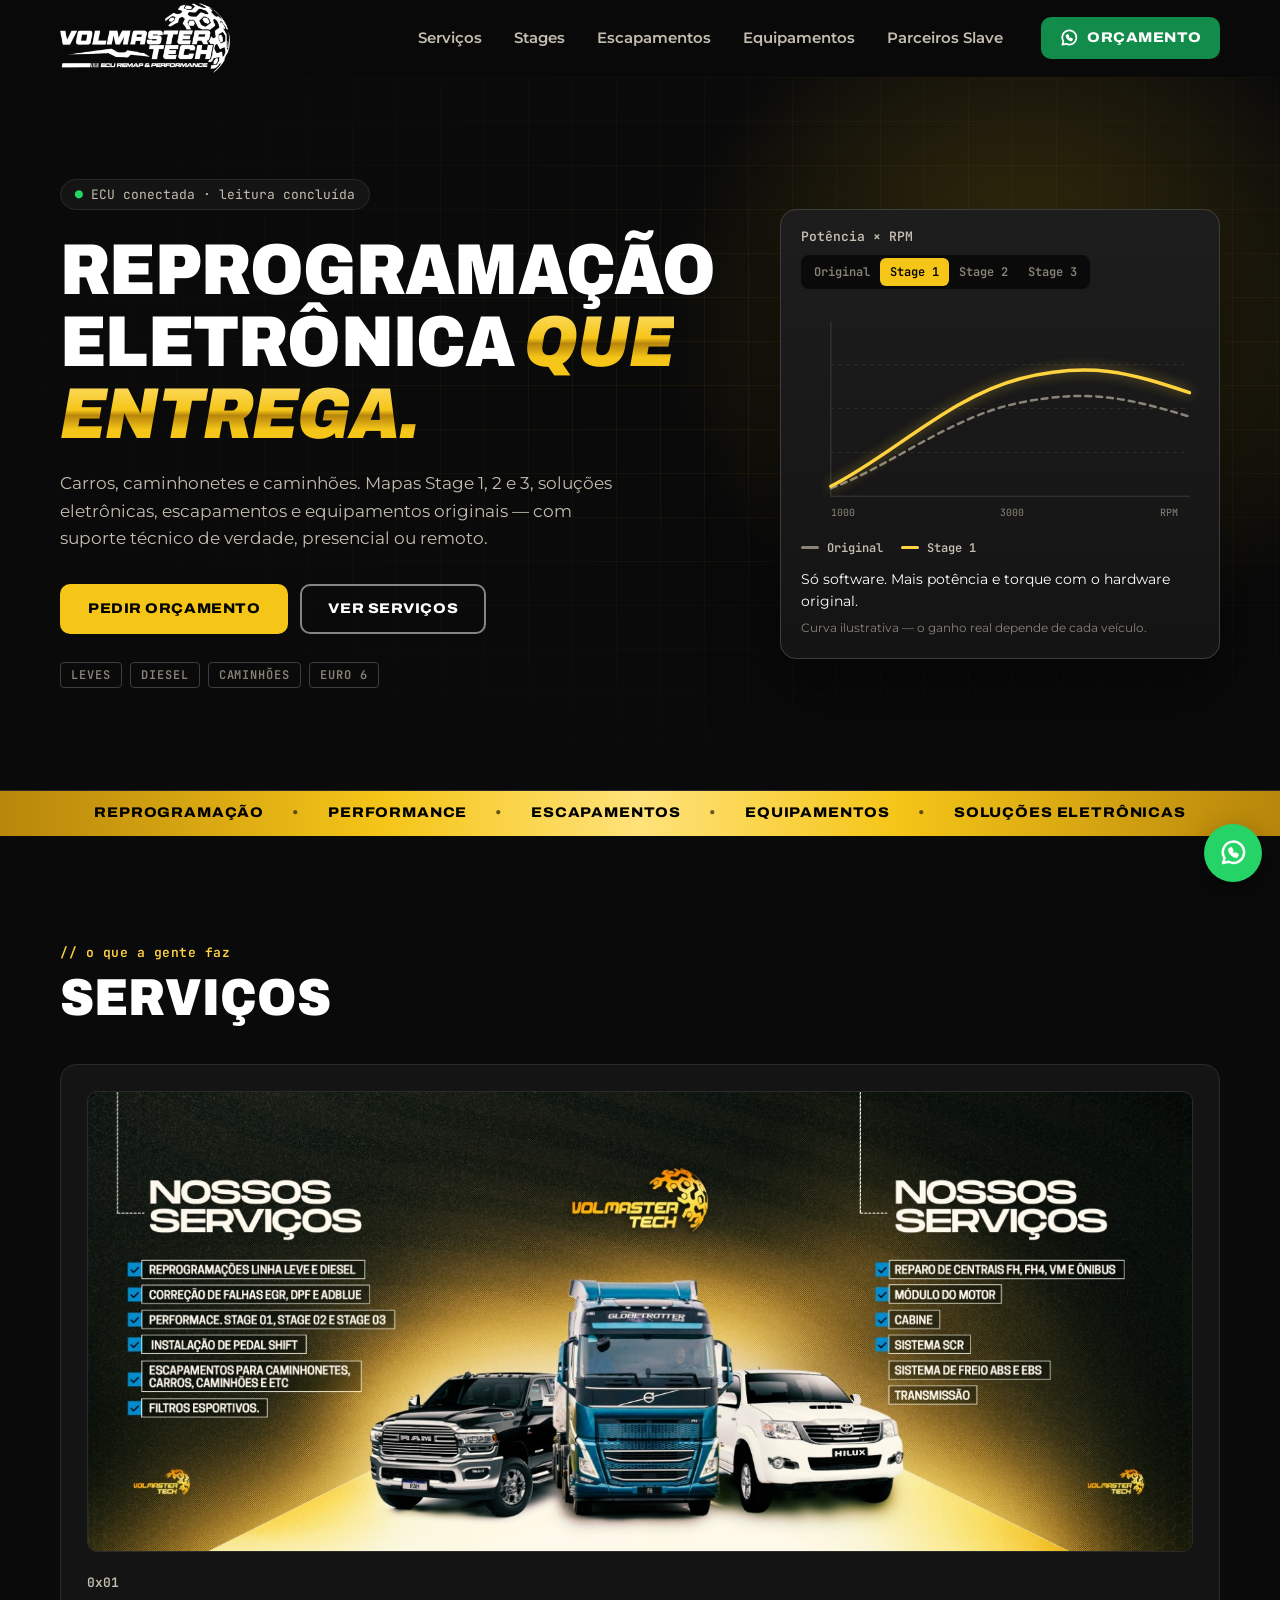
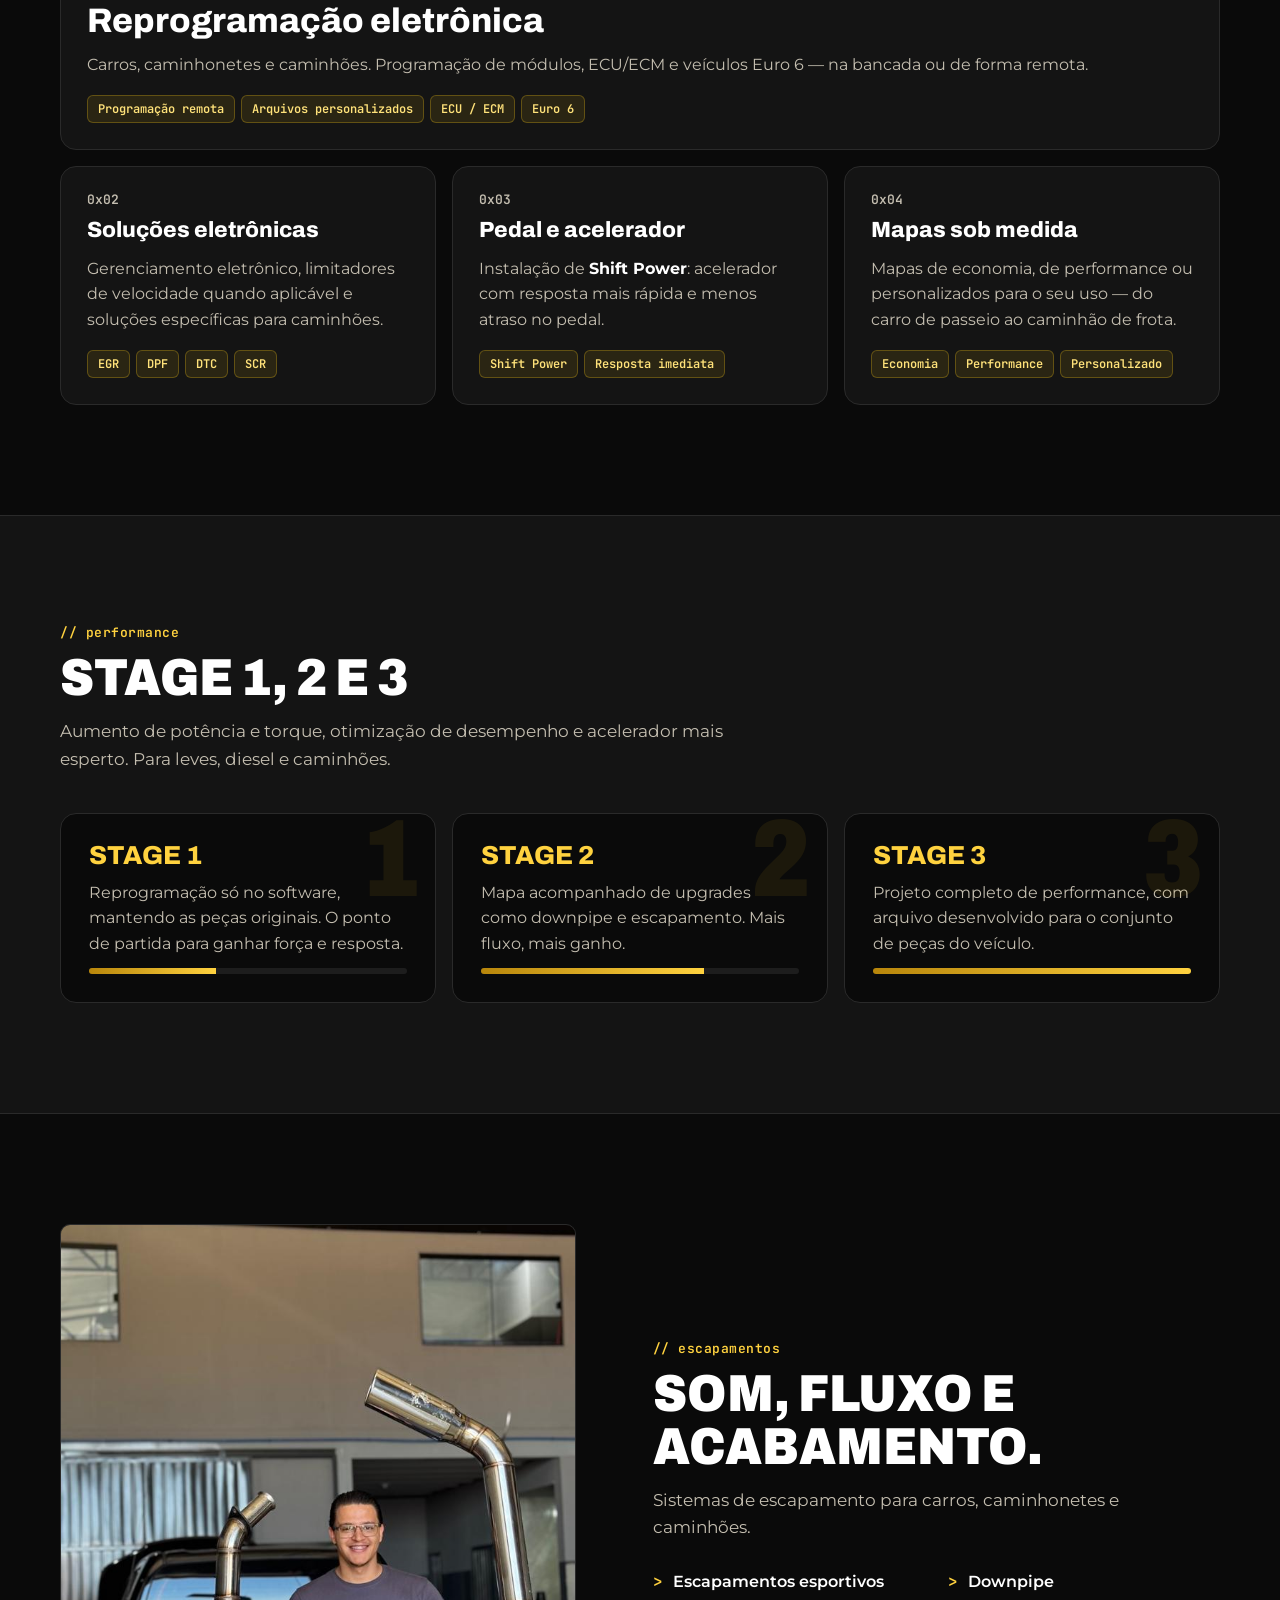
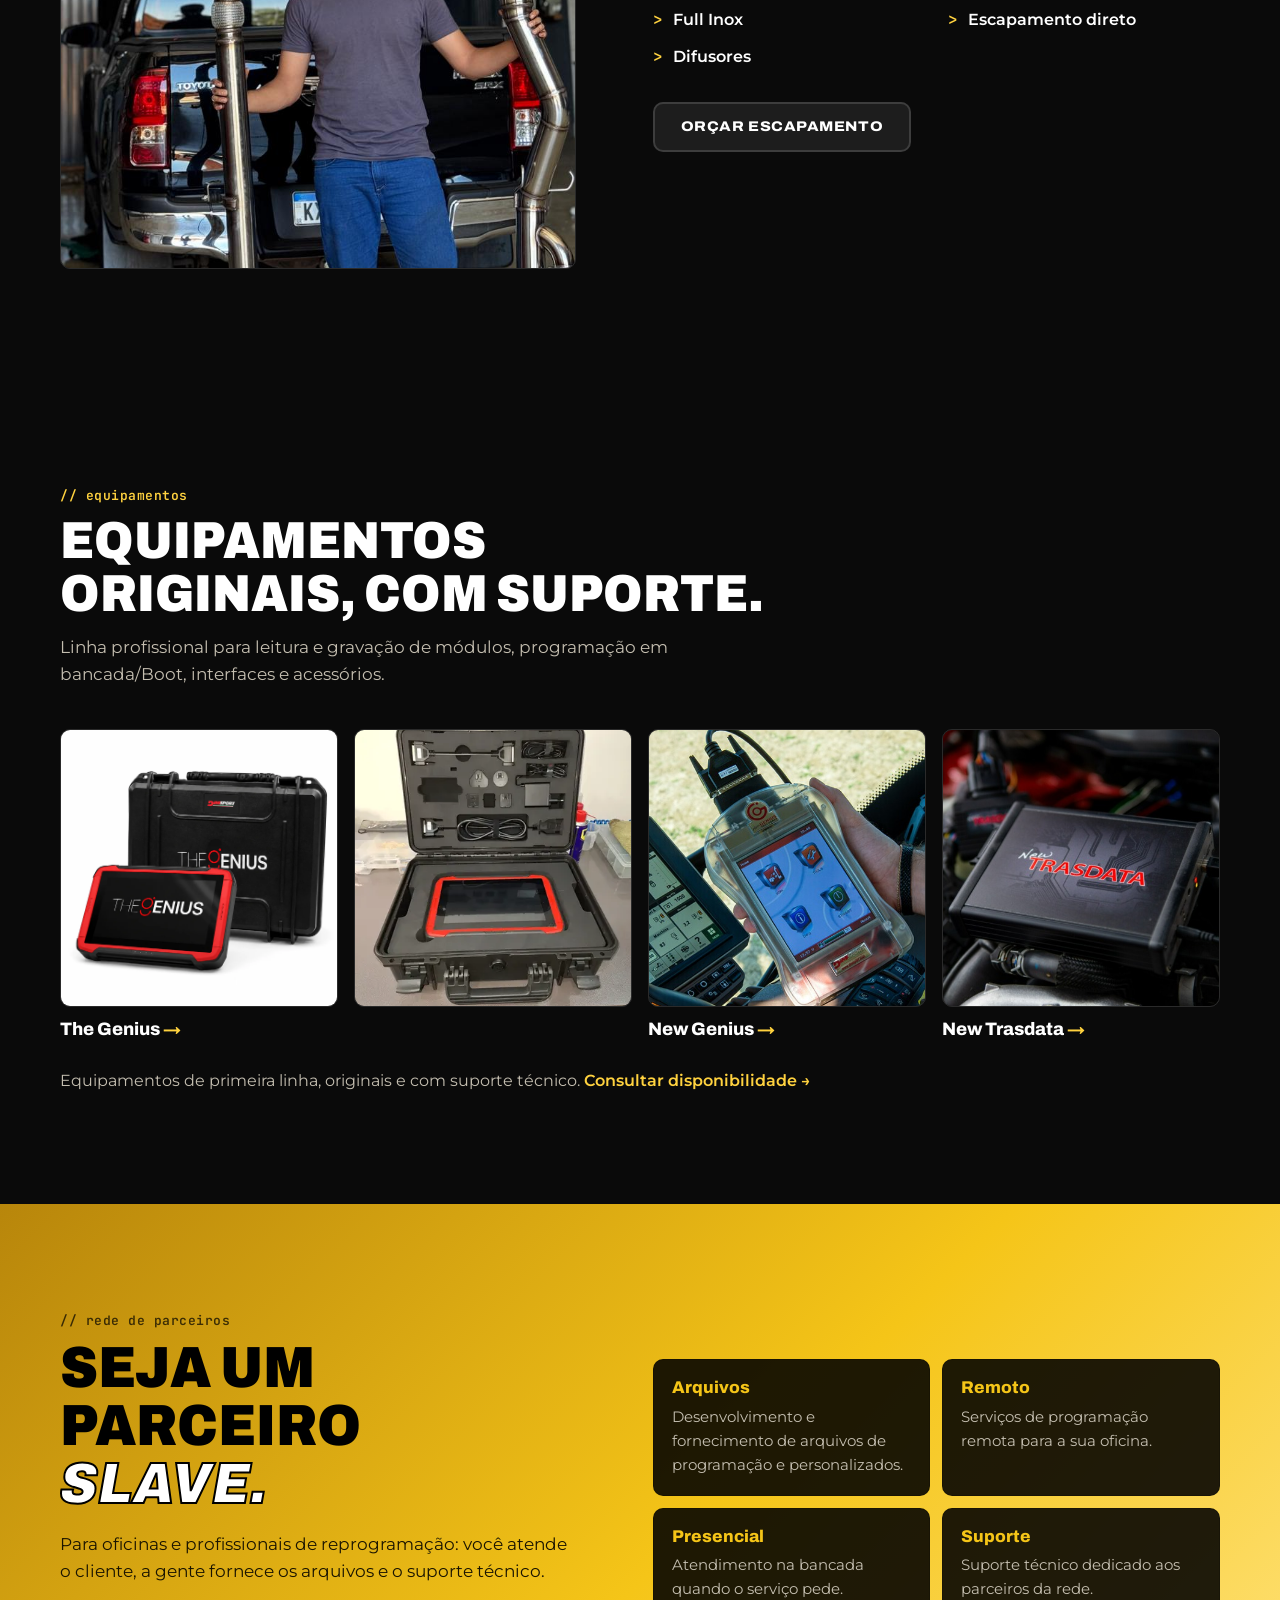
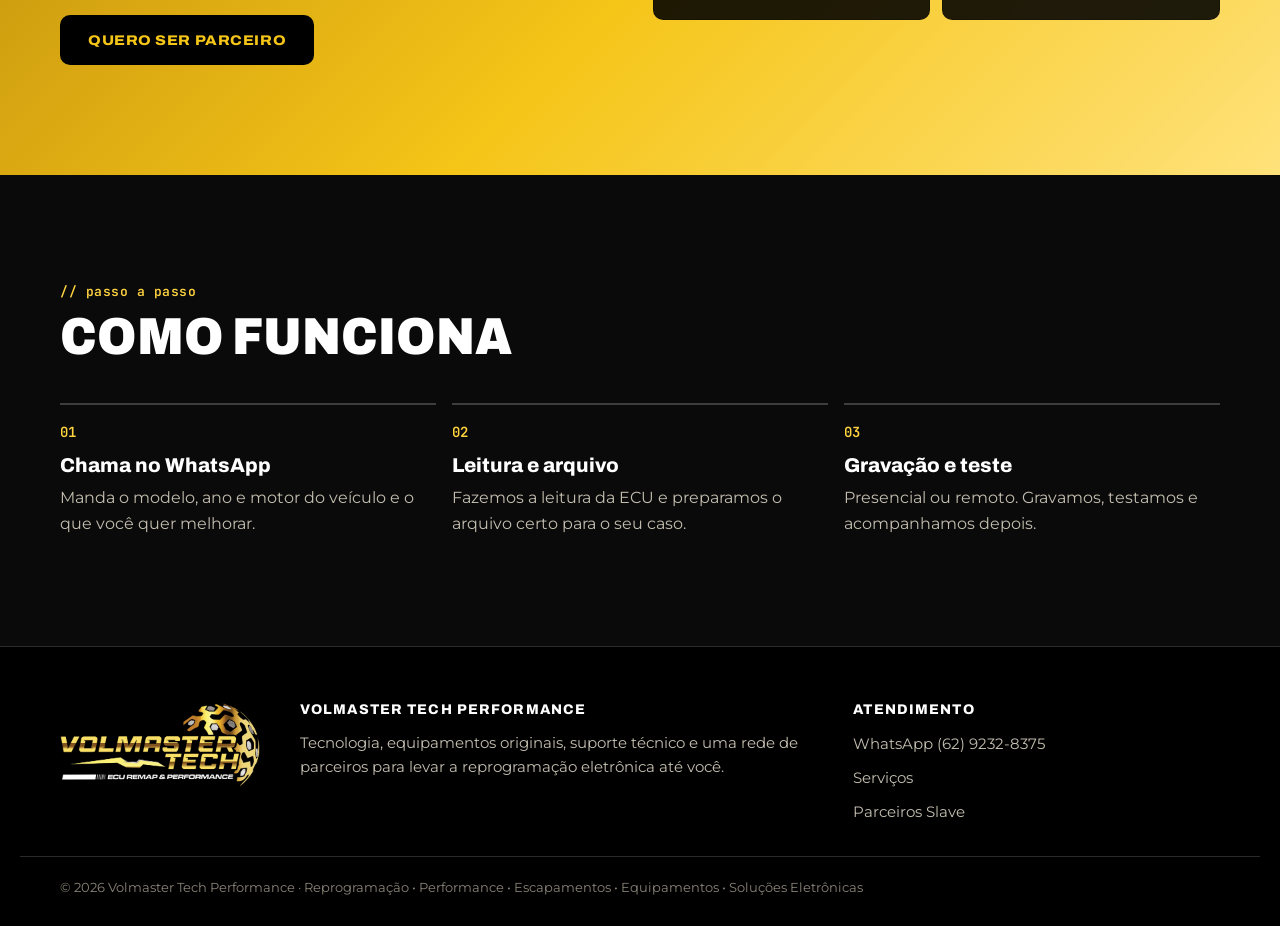
==== commit a9bc5963: "Usa só o WhatsApp do Matheus e padroniza a mensagem Co-Authored-By: Claude Opus 5.5 <noreply@anthrop" ====
--- a/index.html
+++ b/index.html
@@ -57,7 +57,7 @@
           <h1 class="hero__titulo" id="hero-titulo">Reprogramação eletrônica <em>que entrega.</em></h1>
           <p class="hero__desc">Carros, caminhonetes e caminhões. Mapas Stage 1, 2 e 3, soluções eletrônicas, escapamentos e equipamentos originais — com suporte técnico de verdade, presencial ou remoto.</p>
           <div class="hero__cta">
-            <a class="btn btn--primario" href="#" data-whatsapp="Olá! Vim pelo site da Volmaster Tech Performance. Quero um orçamento de reprogramação.">Pedir orçamento</a>
+            <a class="btn btn--primario" href="#" data-whatsapp="um orçamento de reprogramação.">Pedir orçamento</a>
             <a class="btn btn--claro" href="#servicos">Ver serviços</a>
           </div>
           <ul class="hero__tags">
@@ -196,7 +196,7 @@
           <li>Escapamento direto</li>
           <li>Difusores</li>
         </ul>
-        <a class="btn btn--secundario" href="#" data-whatsapp="Olá! Quero um orçamento de escapamento.">Orçar escapamento</a>
+        <a class="btn btn--secundario" href="#" data-whatsapp="um orçamento de escapamento.">Orçar escapamento</a>
       </div>
     </section>
 
@@ -208,11 +208,11 @@
         <p class="secao__desc">Linha profissional para leitura e gravação de módulos, programação em bancada/Boot, interfaces e acessórios.</p>
       </div>
       <ul class="equipamentos">
-        <li class="equip equip--duplo"><a class="equip__link" href="#" data-whatsapp="Olá! Vim pelo site da Volmaster Tech Performance e quero saber mais sobre The Genius.&#10;https://snoopyzin.github.io/volmasterservice/produto/the-genius.html" data-whatsapp-numero="556292328375"><div class="equip__fotos"><div class="foto foto--quadrada" data-foto="the-genius"><img src="images/the-genius.webp" width="1200" height="1310" loading="lazy" alt="Tablet The Genius da DIMSport com maleta"></div><div class="foto foto--quadrada" data-foto="dimsport"><img src="images/the%20genius%202.webp" width="375" height="500" loading="lazy" alt="Kit The Genius: maleta aberta com tablet, cabos e acessórios"></div></div><h3>The Genius <span aria-hidden="true">→</span></h3></a></li>
-        <li class="equip"><a class="equip__link" href="#" data-whatsapp="Olá! Vim pelo site da Volmaster Tech Performance e quero saber mais sobre New Genius.&#10;https://snoopyzin.github.io/volmasterservice/produto/new-genius.html" data-whatsapp-numero="556292328375"><div class="foto foto--quadrada" data-foto="new-genius"><img src="images/new%20genius.jpeg" width="459" height="549" loading="lazy" alt="Tablet New Genius da DIMSport conectado, na mão do técnico"></div><h3>New Genius <span aria-hidden="true">→</span></h3></a></li>
-        <li class="equip"><a class="equip__link" href="#" data-whatsapp="Olá! Vim pelo site da Volmaster Tech Performance e quero saber mais sobre New Trasdata.&#10;https://snoopyzin.github.io/volmasterservice/produto/new-trasdata.html" data-whatsapp-numero="556292328375"><div class="foto foto--quadrada" data-foto="new-trasdata"><img src="images/new%20trasdata.jpeg" width="662" height="450" loading="lazy" alt="Interface New Trasdata da DIMSport sobre o motor"></div><h3>New Trasdata <span aria-hidden="true">→</span></h3></a></li>
+        <li class="equip equip--duplo"><a class="equip__link" href="#" data-whatsapp="o The Genius.&#10;https://snoopyzin.github.io/volmasterservice/produto/the-genius.html"><div class="equip__fotos"><div class="foto foto--quadrada" data-foto="the-genius"><img src="images/the-genius.webp" width="1200" height="1310" loading="lazy" alt="Tablet The Genius da DIMSport com maleta"></div><div class="foto foto--quadrada" data-foto="dimsport"><img src="images/the%20genius%202.webp" width="375" height="500" loading="lazy" alt="Kit The Genius: maleta aberta com tablet, cabos e acessórios"></div></div><h3>The Genius <span aria-hidden="true">→</span></h3></a></li>
+        <li class="equip"><a class="equip__link" href="#" data-whatsapp="o New Genius.&#10;https://snoopyzin.github.io/volmasterservice/produto/new-genius.html"><div class="foto foto--quadrada" data-foto="new-genius"><img src="images/new%20genius.jpeg" width="459" height="549" loading="lazy" alt="Tablet New Genius da DIMSport conectado, na mão do técnico"></div><h3>New Genius <span aria-hidden="true">→</span></h3></a></li>
+        <li class="equip"><a class="equip__link" href="#" data-whatsapp="o New Trasdata.&#10;https://snoopyzin.github.io/volmasterservice/produto/new-trasdata.html"><div class="foto foto--quadrada" data-foto="new-trasdata"><img src="images/new%20trasdata.jpeg" width="662" height="450" loading="lazy" alt="Interface New Trasdata da DIMSport sobre o motor"></div><h3>New Trasdata <span aria-hidden="true">→</span></h3></a></li>
       </ul>
-      <p class="equip__nota">Equipamentos de primeira linha, originais e com suporte técnico. <a href="#" data-whatsapp="Olá! Quero informações sobre equipamentos de reprogramação.">Consultar disponibilidade →</a></p>
+      <p class="equip__nota">Equipamentos de primeira linha, originais e com suporte técnico. <a href="#" data-whatsapp="equipamentos de reprogramação.">Consultar disponibilidade →</a></p>
     </section>
 
     <!-- ========== PARCEIROS SLAVE ========== -->
@@ -222,7 +222,7 @@
           <p class="rotulo rotulo--claro">// rede de parceiros</p>
           <h2 class="slave__titulo" id="slave-titulo">Seja um parceiro <em>Slave.</em></h2>
           <p>Para oficinas e profissionais de reprogramação: você atende o cliente, a gente fornece os arquivos e o suporte técnico.</p>
-          <a class="btn btn--branco" href="#" data-whatsapp="Olá! Tenho interesse em ser parceiro Slave da Volmaster.">Quero ser parceiro</a>
+          <a class="btn btn--branco" href="#" data-whatsapp="ser parceiro Slave.">Quero ser parceiro</a>
         </div>
         <ul class="slave__lista">
           <li><b>Arquivos</b>Desenvolvimento e fornecimento de arquivos de programação e personalizados.</li>
@@ -257,7 +257,7 @@
       <div>
         <p class="rodape__titulo">Atendimento</p>
         <ul>
-          <li><a href="#" data-whatsapp>WhatsApp (62) 98493-0079</a></li>
+          <li><a href="#" data-whatsapp>WhatsApp (62) 9232-8375</a></li>
           <li><a href="#servicos">Serviços</a></li>
           <li><a href="#slave">Parceiros Slave</a></li>
         </ul>
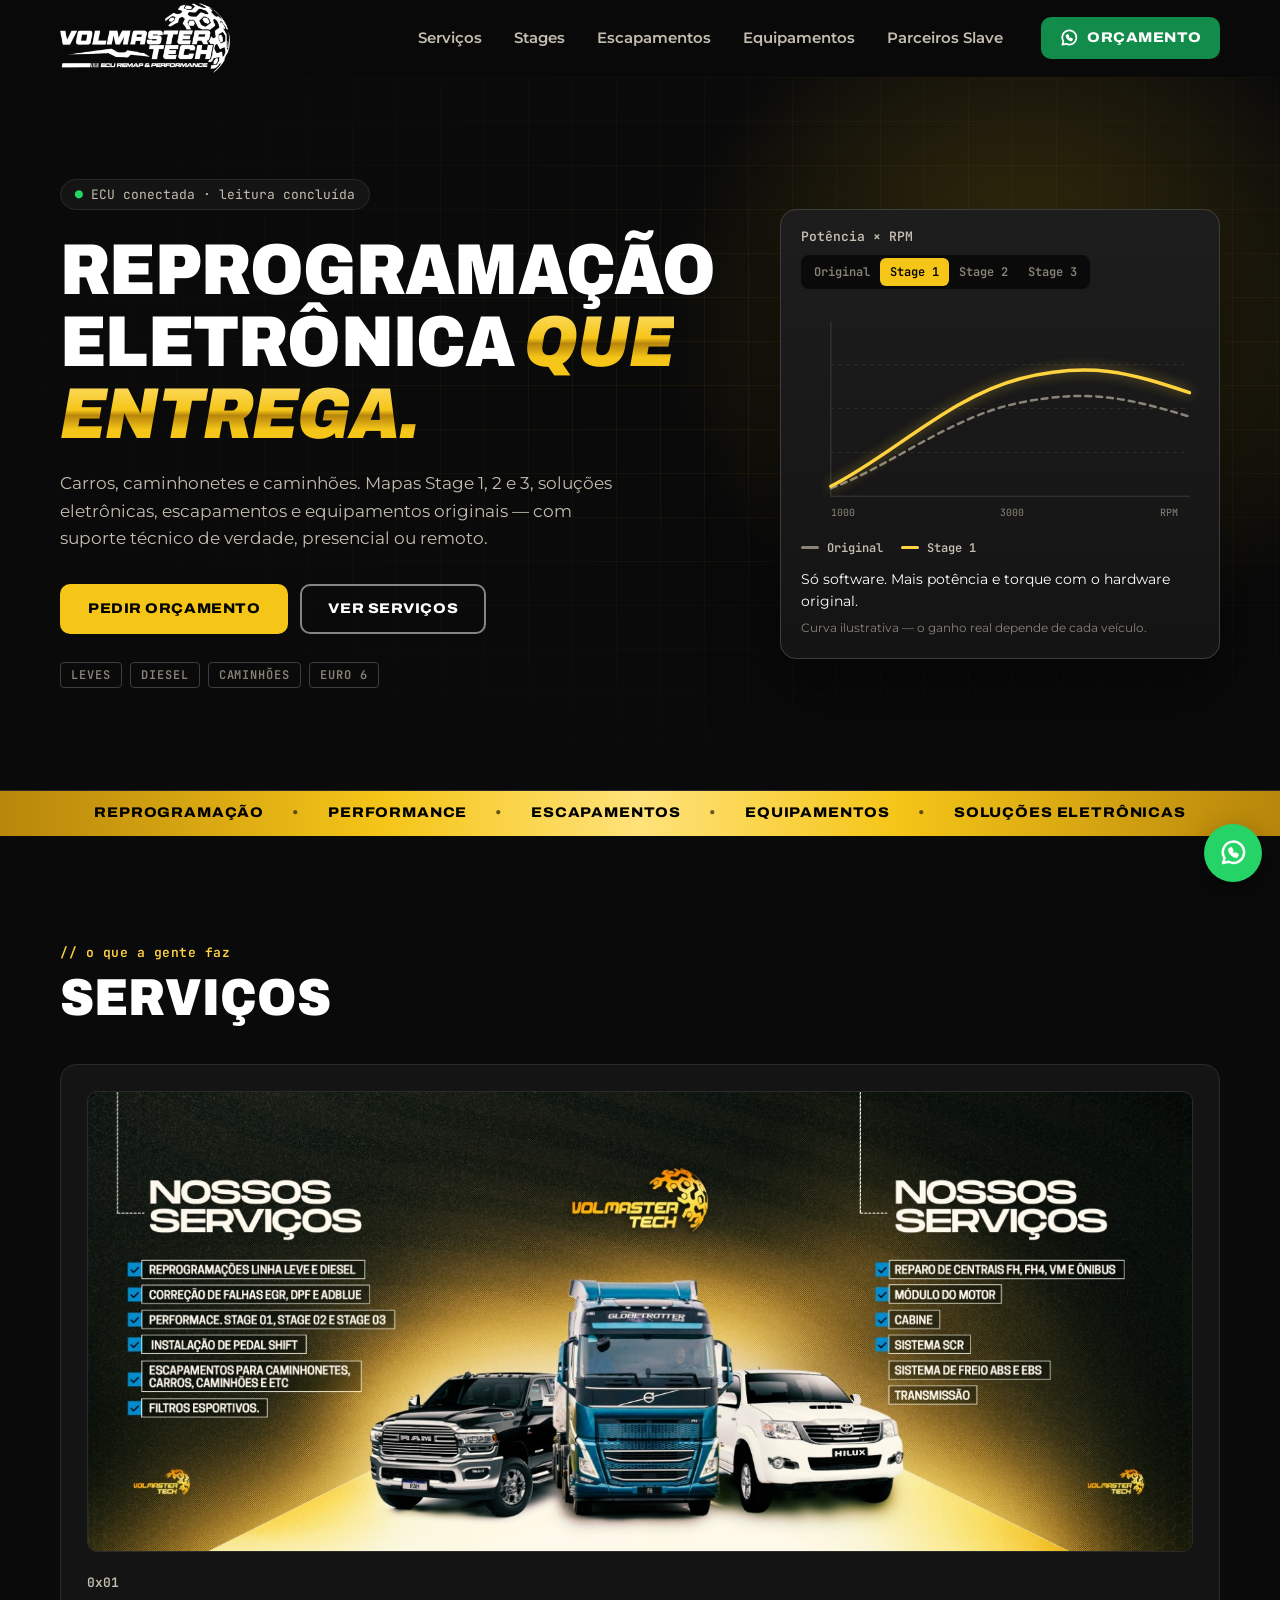
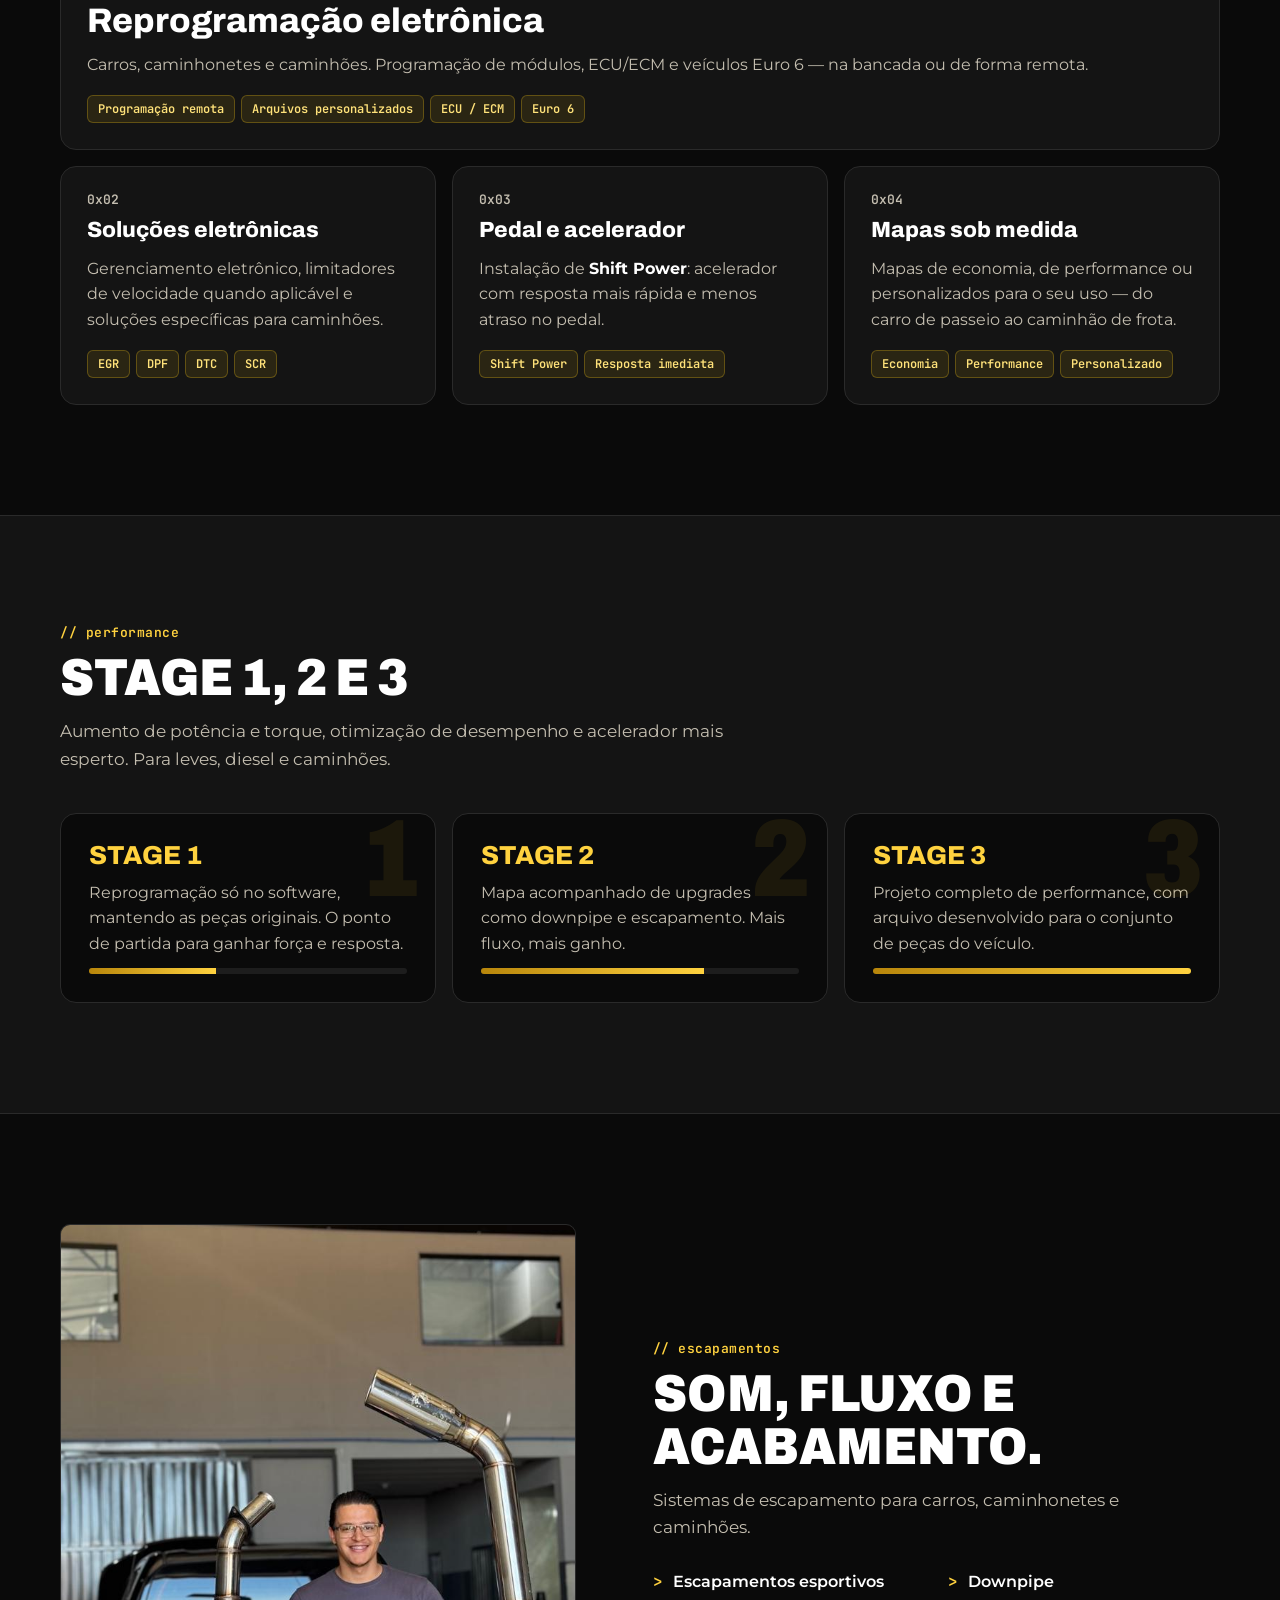
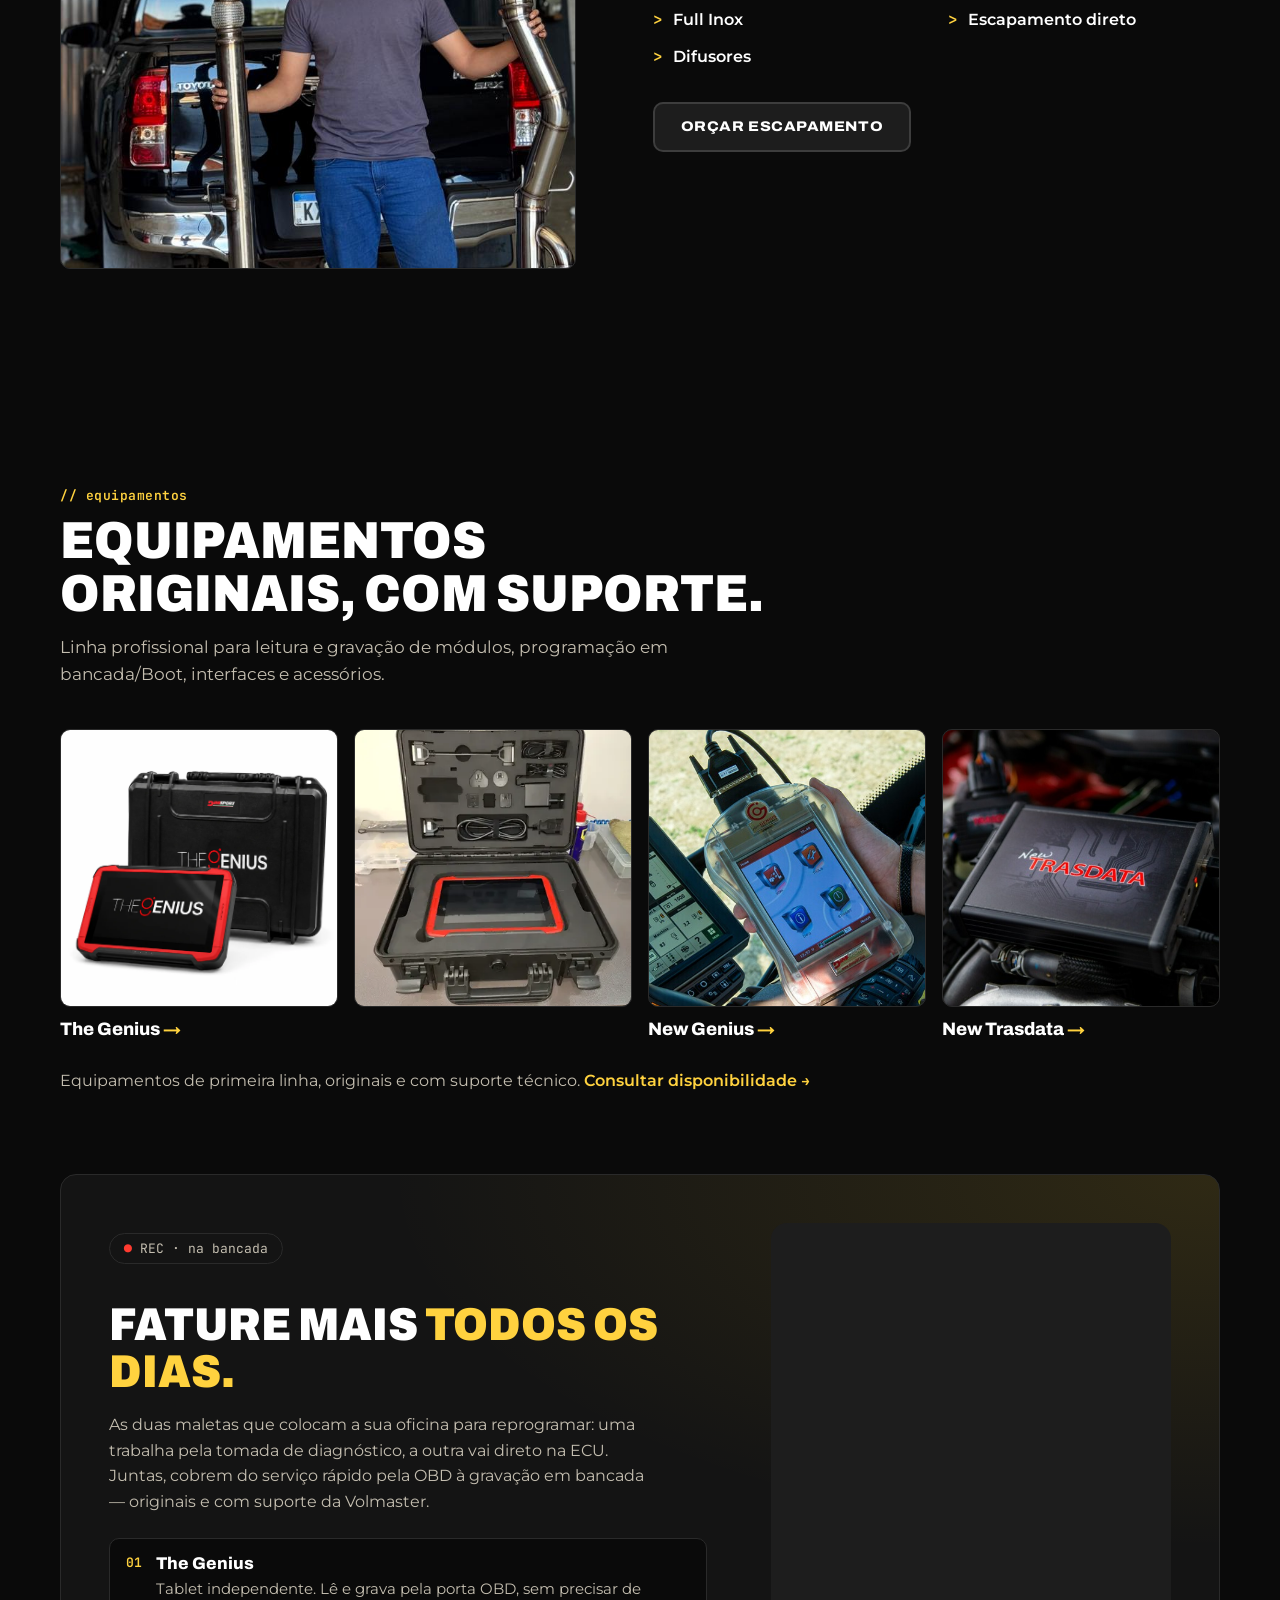
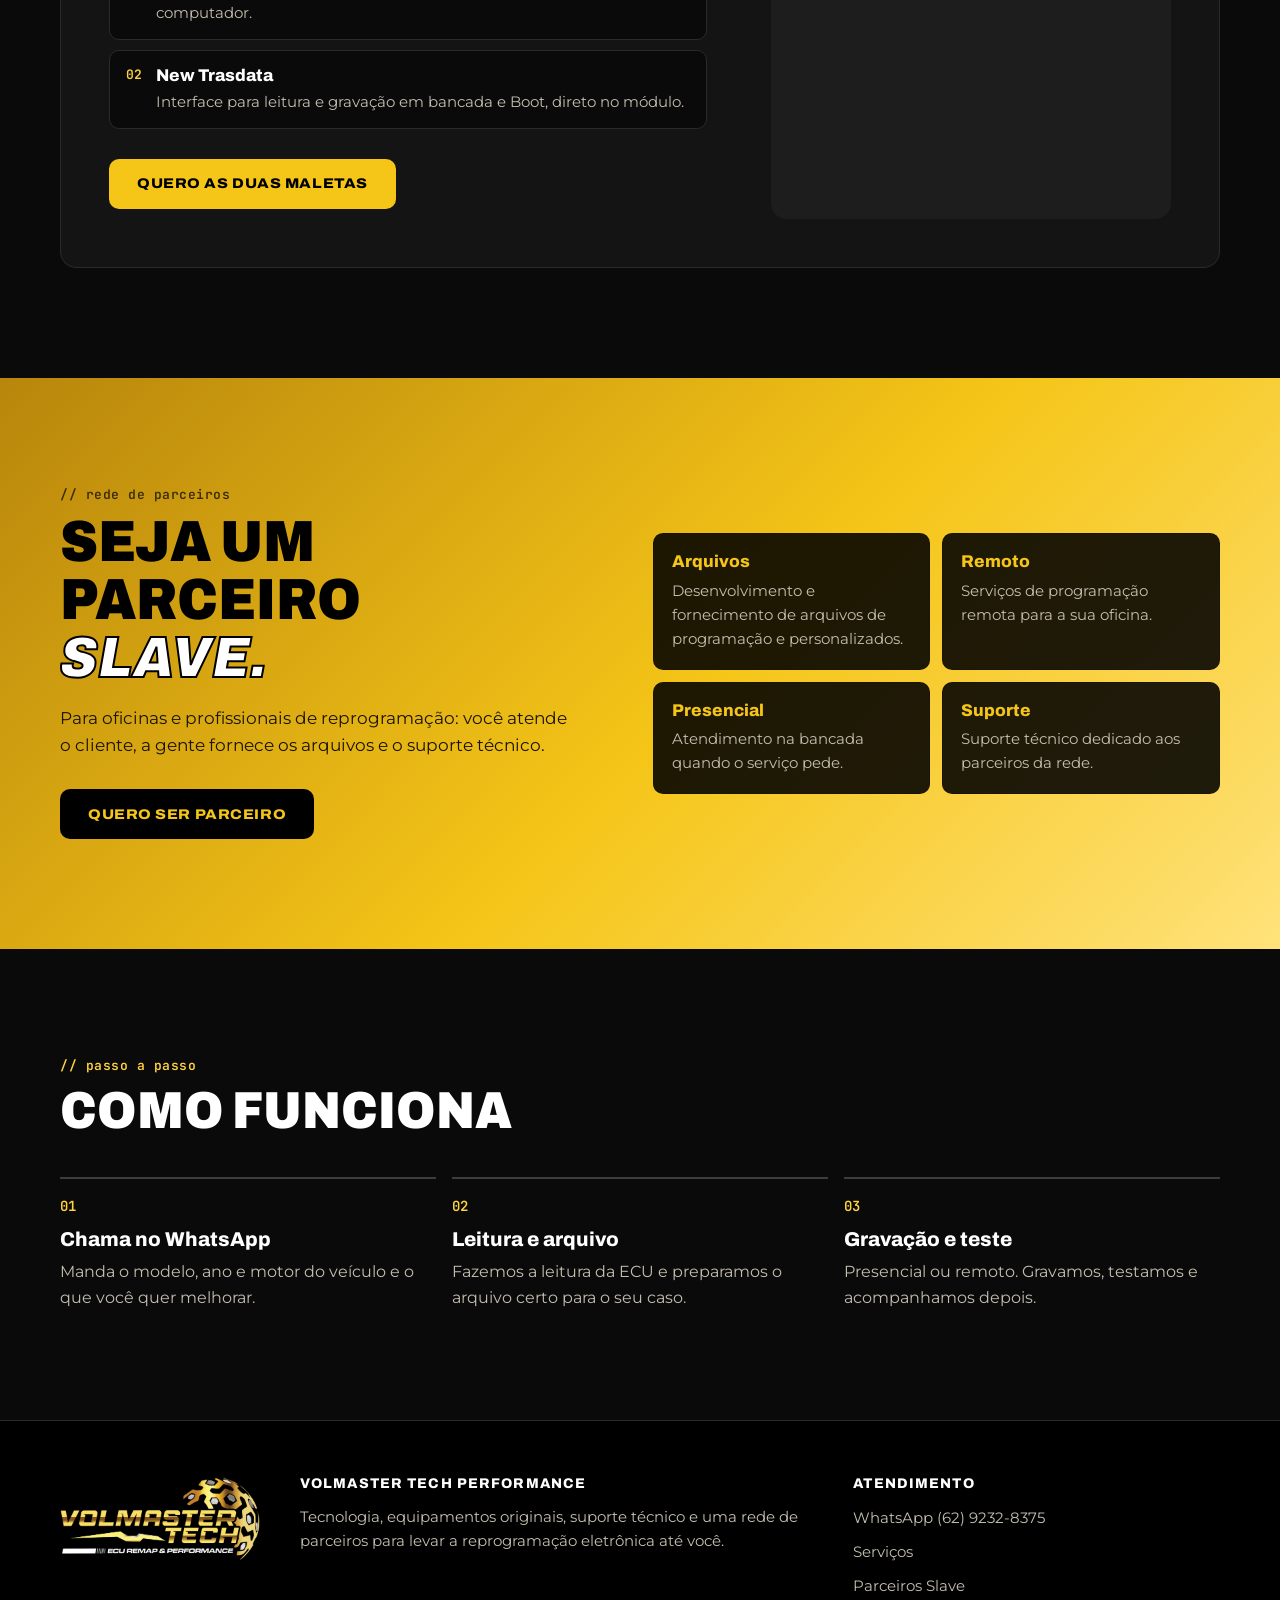
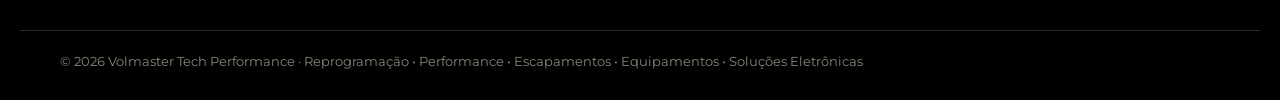
==== commit 4c6b0186: "Adiciona bloco com o reel das maletas The Genius e New Trasdata Co-Authored-By: Claude Opus 5.5 <nor" ====
--- a/index.html
+++ b/index.html
@@ -213,6 +213,23 @@
         <li class="equip"><a class="equip__link" href="#" data-whatsapp="o New Trasdata.&#10;https://snoopyzin.github.io/volmasterservice/produto/new-trasdata.html"><div class="foto foto--quadrada" data-foto="new-trasdata"><img src="images/new%20trasdata.jpeg" width="662" height="450" loading="lazy" alt="Interface New Trasdata da DIMSport sobre o motor"></div><h3>New Trasdata <span aria-hidden="true">→</span></h3></a></li>
       </ul>
       <p class="equip__nota">Equipamentos de primeira linha, originais e com suporte técnico. <a href="#" data-whatsapp="equipamentos de reprogramação.">Consultar disponibilidade →</a></p>
+
+      <!-- Reel: as duas maletas em ação -->
+      <div class="acao">
+        <div class="acao__texto">
+          <p class="terminal"><span class="terminal__rec">●</span> REC · na bancada</p>
+          <h3 class="acao__titulo">Fature mais <em>todos os dias.</em></h3>
+          <p class="acao__desc">As duas maletas que colocam a sua oficina para reprogramar: uma trabalha pela tomada de diagnóstico, a outra vai direto na ECU. Juntas, cobrem do serviço rápido pela OBD à gravação em bancada — originais e com suporte da Volmaster.</p>
+          <ol class="acao__lista">
+            <li><b>The Genius</b><span>Tablet independente. Lê e grava pela porta OBD, sem precisar de computador.</span></li>
+            <li><b>New Trasdata</b><span>Interface para leitura e gravação em bancada e Boot, direto no módulo.</span></li>
+          </ol>
+          <a class="btn btn--primario" href="#" data-whatsapp="as maletas The Genius e New Trasdata.">Quero as duas maletas</a>
+        </div>
+        <div class="acao__video">
+          <iframe src="https://www.instagram.com/reel/DcPKCGYR8j0/embed/" title="Vídeo: fature mais todos os dias com New Trasdata e The Genius" loading="lazy" scrolling="no" allowtransparency="true" allow="encrypted-media; picture-in-picture; fullscreen"></iframe>
+        </div>
+      </div>
     </section>
 
     <!-- ========== PARCEIROS SLAVE ========== -->
--- a/css/style.css
+++ b/css/style.css
@@ -361,6 +361,32 @@
 .equip__nota a:hover { text-decoration: underline; }
 @media (max-width: 899px) { .equipamentos { grid-template-columns: repeat(2, 1fr); } }
 
+/* Reel das maletas */
+.acao {
+  margin-top: clamp(48px, 7vw, 80px); padding: clamp(24px, 4vw, 48px);
+  display: grid; grid-template-columns: 1.1fr minmax(0, 400px); gap: clamp(32px, 5vw, 64px); align-items: center;
+  background: radial-gradient(120% 90% at 100% 0%, rgba(245, 197, 24, .12), transparent 60%), var(--superficie);
+  border: 1px solid var(--borda); border-radius: var(--raio-g);
+}
+.terminal__rec { color: #ff3b30; animation: pisca 1.2s infinite; }
+.acao__titulo { margin: 14px 0 16px; font: 900 clamp(30px, 4vw, 46px)/1.02 var(--titulo); font-stretch: 90%; text-transform: uppercase; }
+.acao__titulo em { color: var(--destaque); font-style: normal; }
+.acao__desc { color: var(--texto-2); max-width: 34em; }
+.acao__lista { display: grid; gap: 10px; margin: 24px 0 30px; counter-reset: m; }
+.acao__lista li {
+  counter-increment: m; display: grid; grid-template-columns: auto 1fr; gap: 2px 14px;
+  padding: 14px 16px; background: var(--fundo); border: 1px solid var(--borda); border-radius: var(--raio);
+}
+.acao__lista li::before { content: "0" counter(m); grid-row: span 2; font: 600 13px/1.6 var(--mono); color: var(--destaque); }
+.acao__lista b { font: 800 17px/1.3 var(--titulo); }
+.acao__lista span { color: var(--texto-2); font-size: 15px; }
+.acao__video { justify-self: center; width: 100%; max-width: 400px; container-type: inline-size; }
+.acao__video iframe {
+  display: block; width: 100%; height: calc(125cqw + 96px); border: 0;
+  border-radius: var(--raio-g); background: var(--superficie-2);
+}
+@media (max-width: 899px) { .acao { grid-template-columns: 1fr; } }
+
 /* ---------- Parceiros Slave ---------- */
 
 .slave { background: linear-gradient(135deg, var(--ouro-escuro), var(--amarelo) 55%, var(--amarelo-claro)); color: #000; }
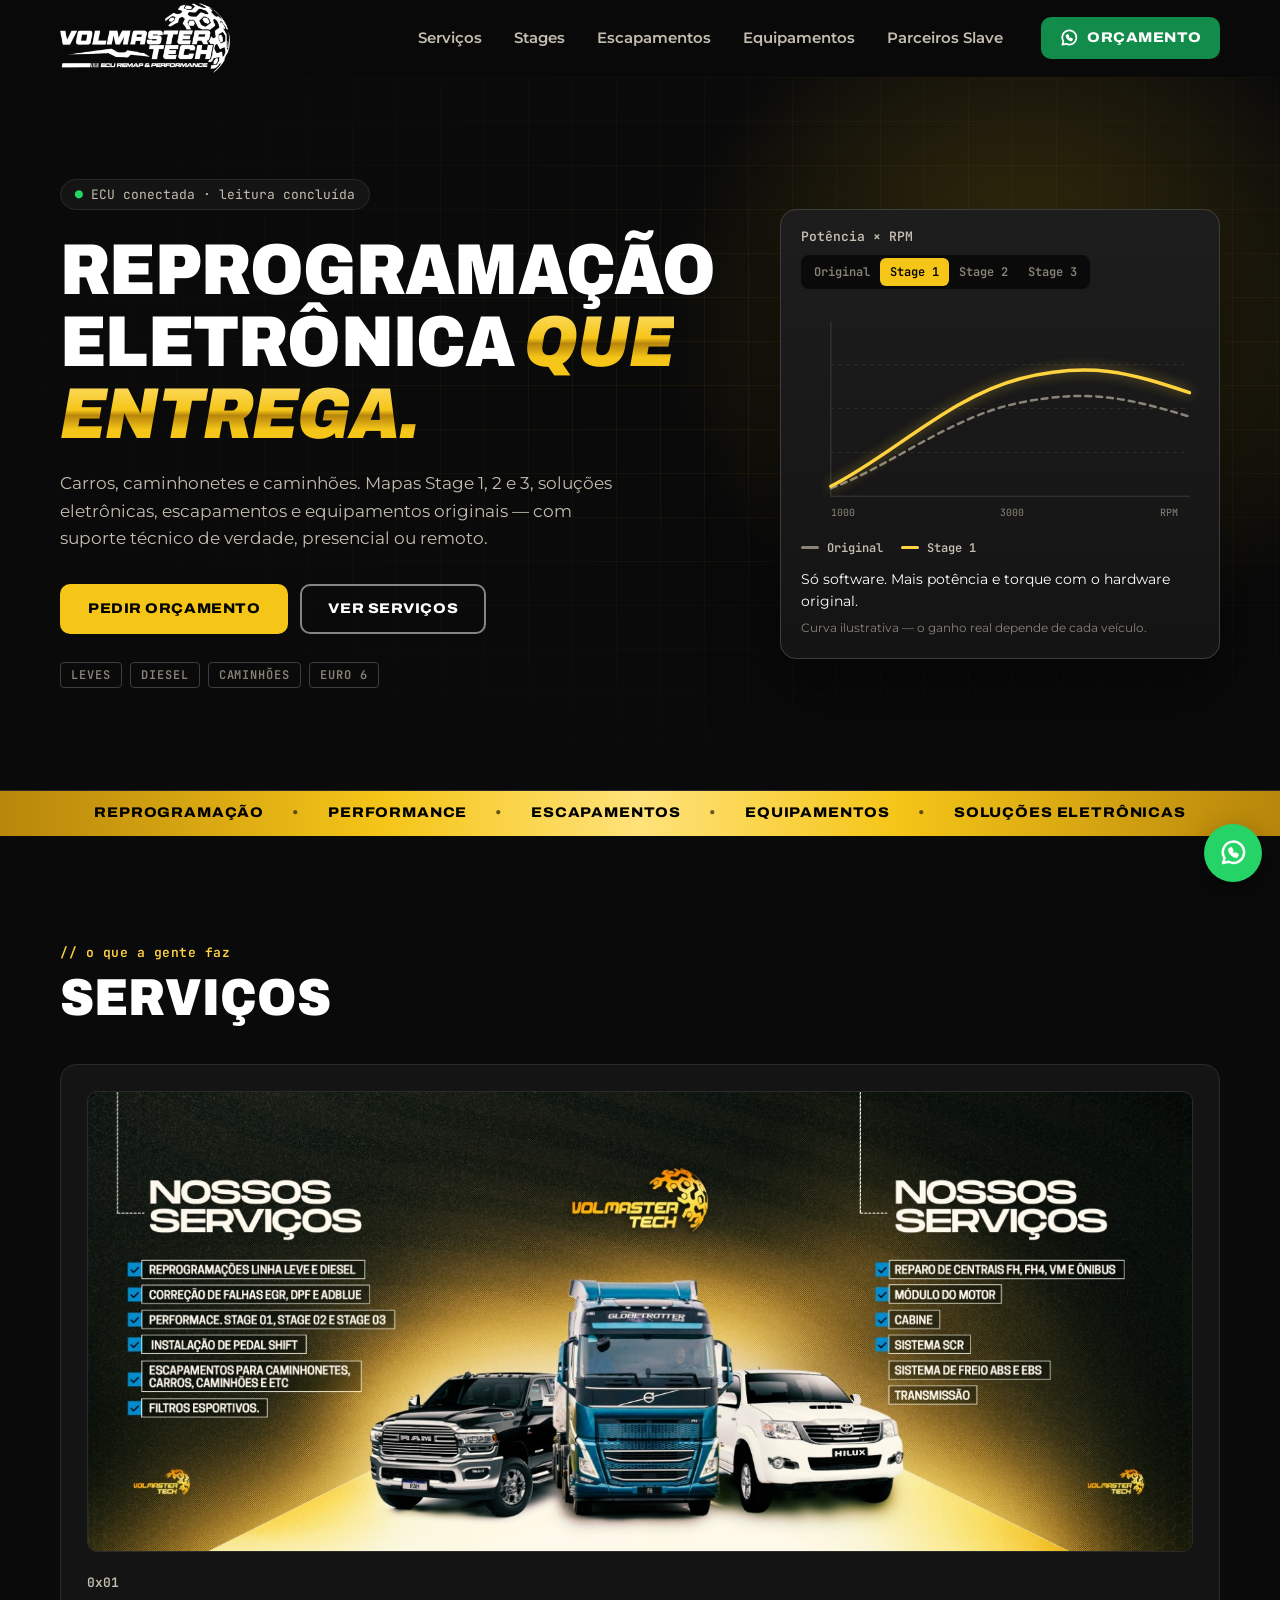
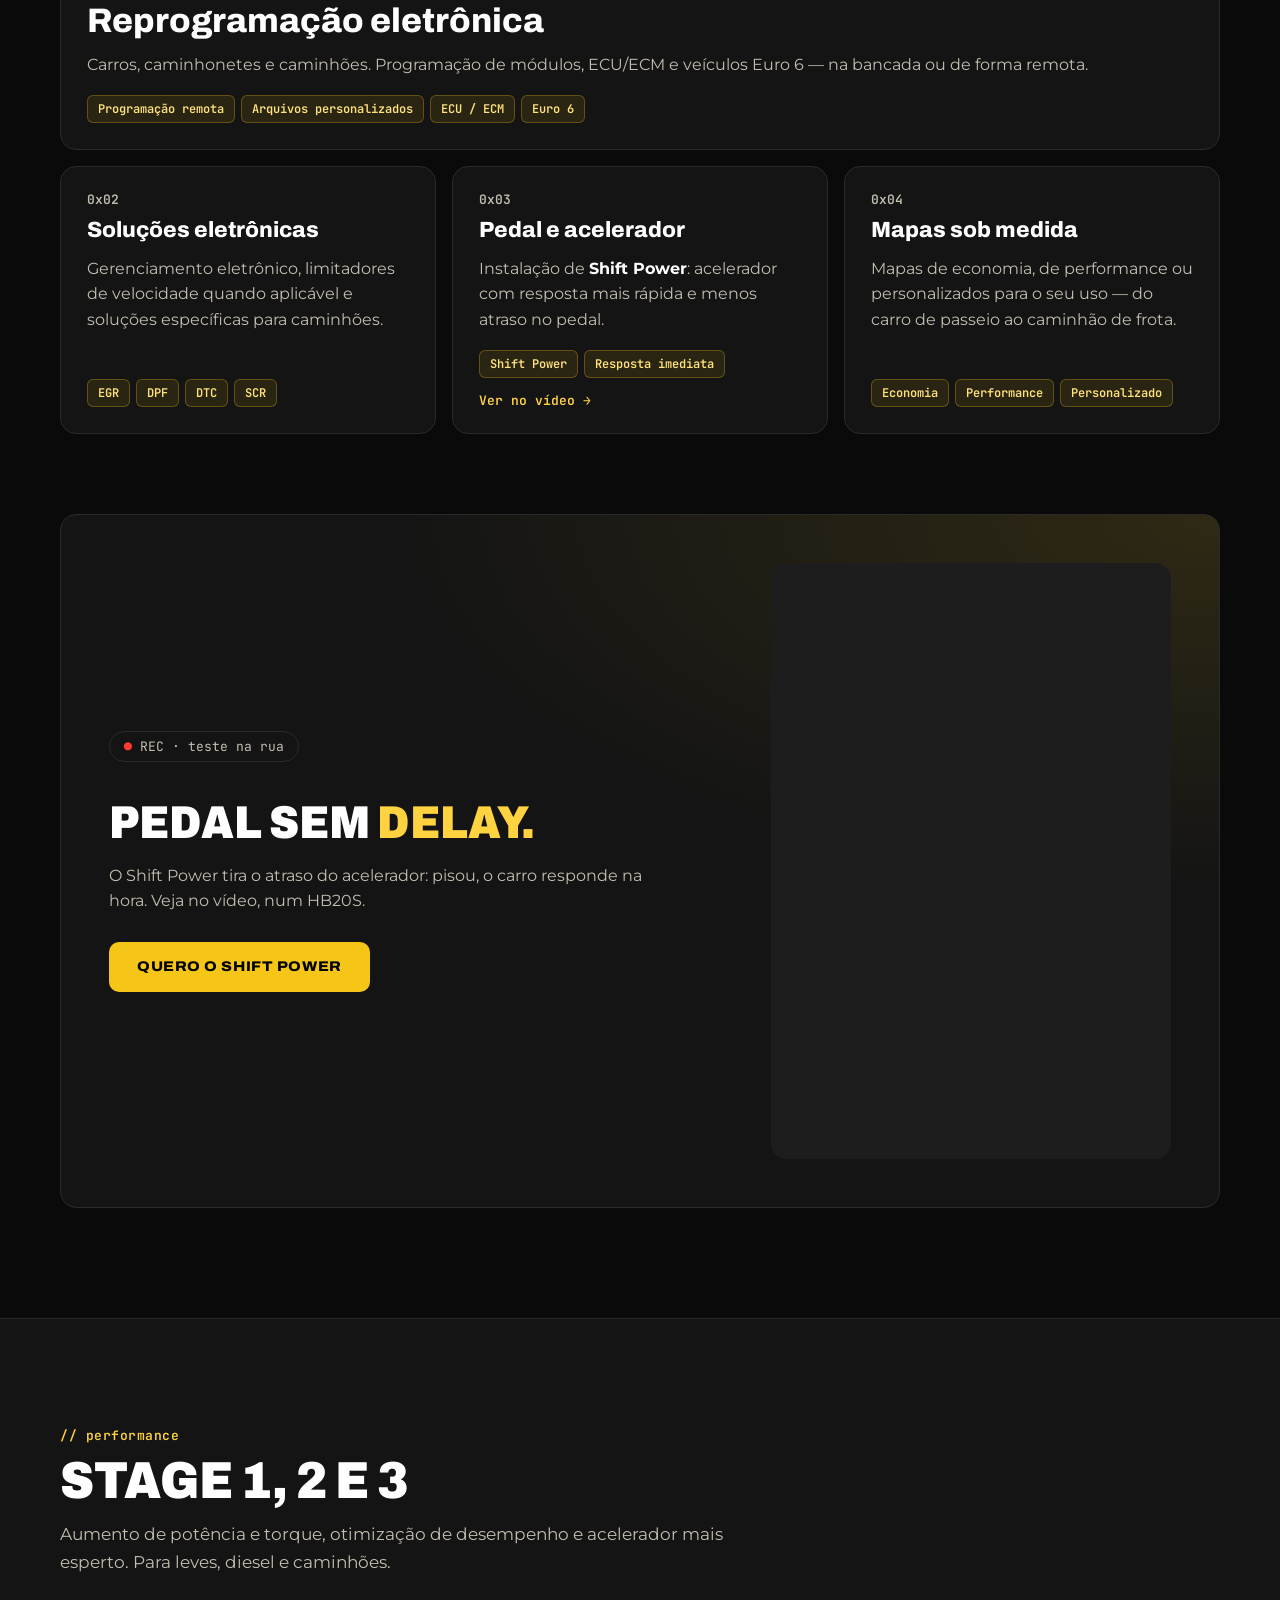
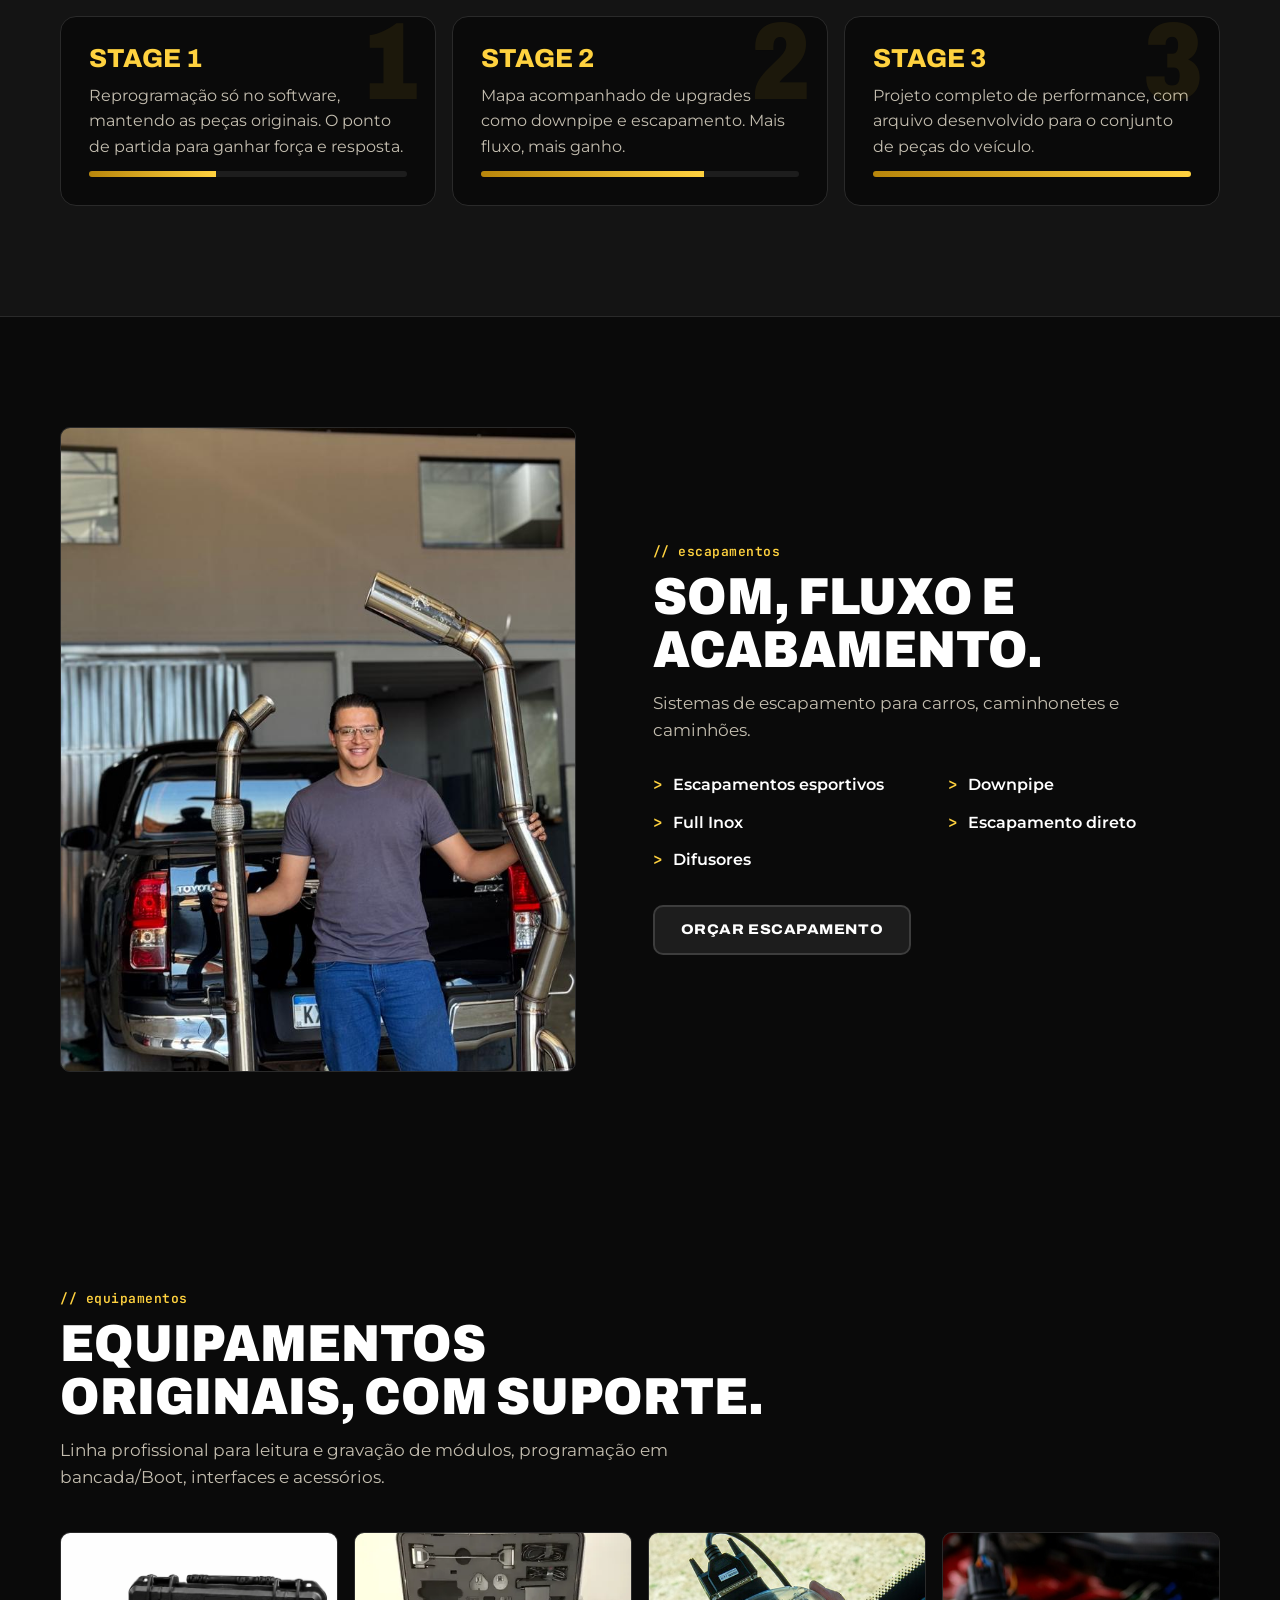
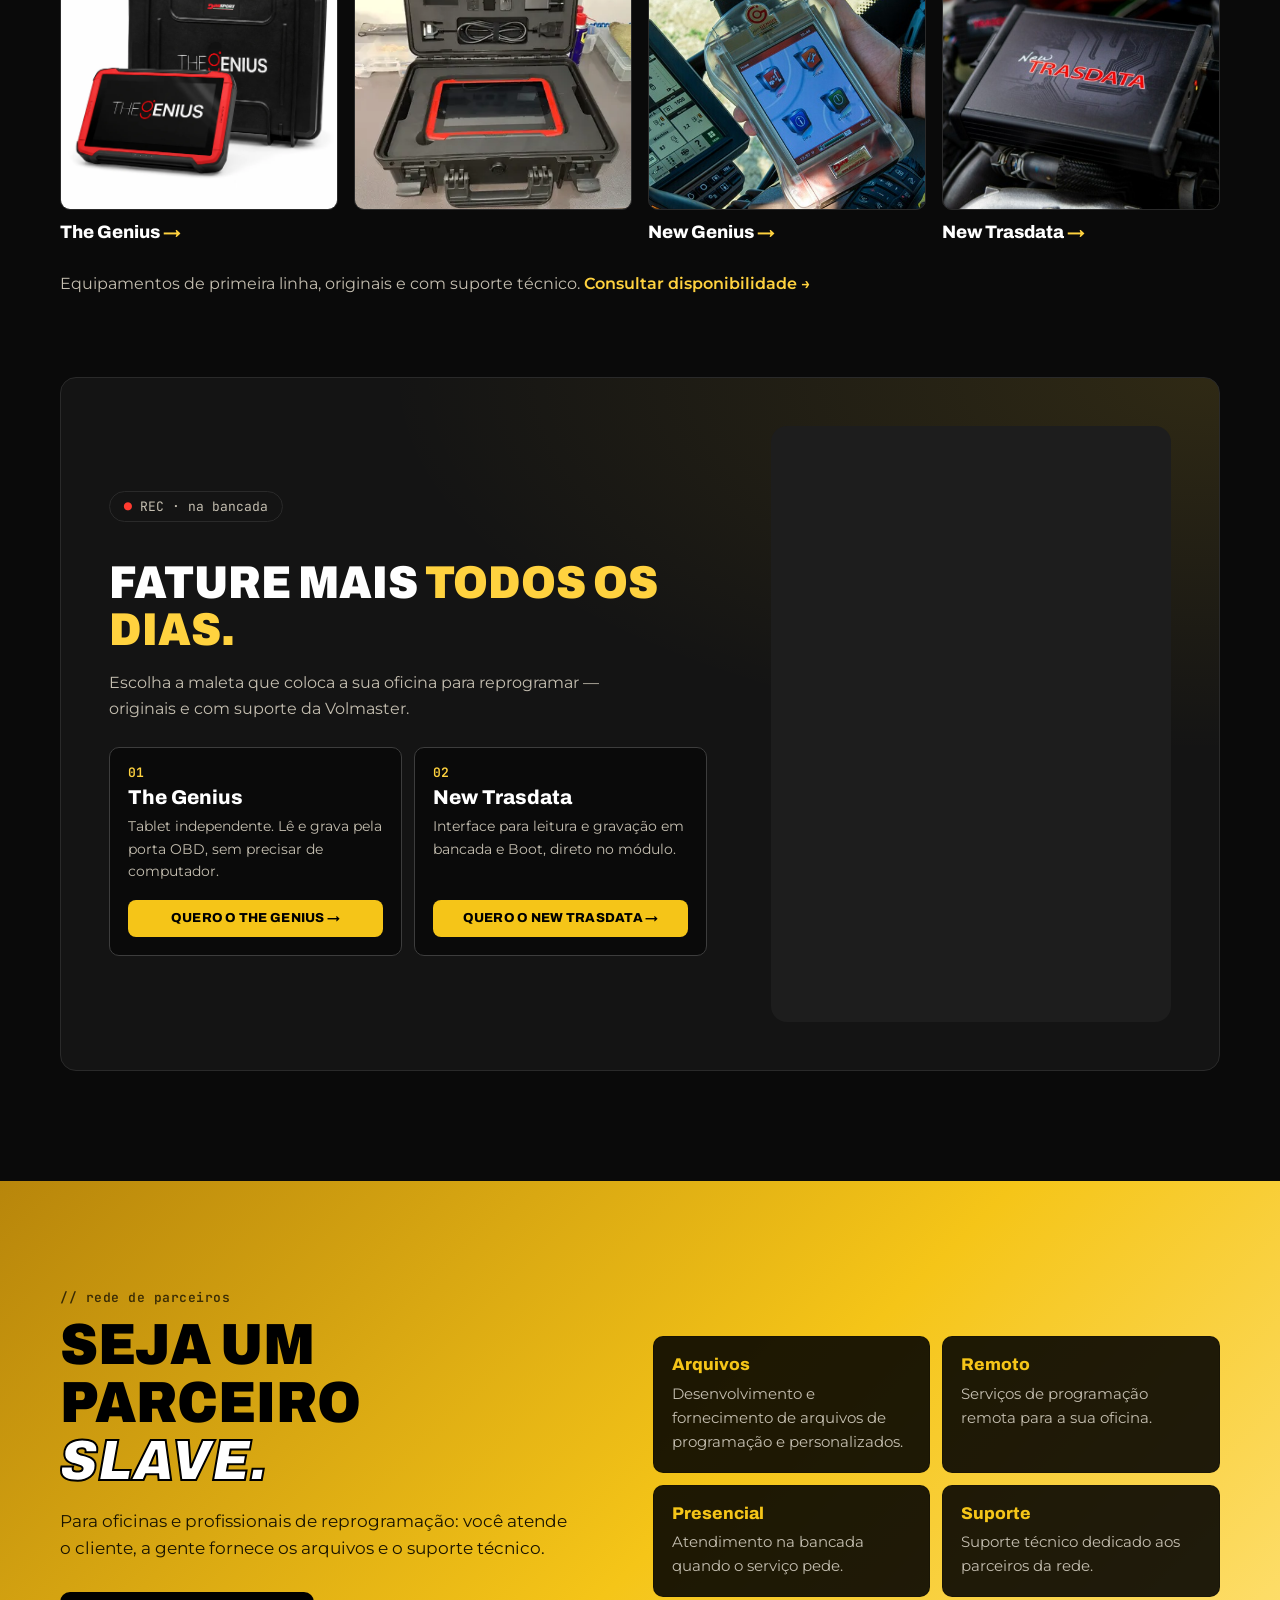
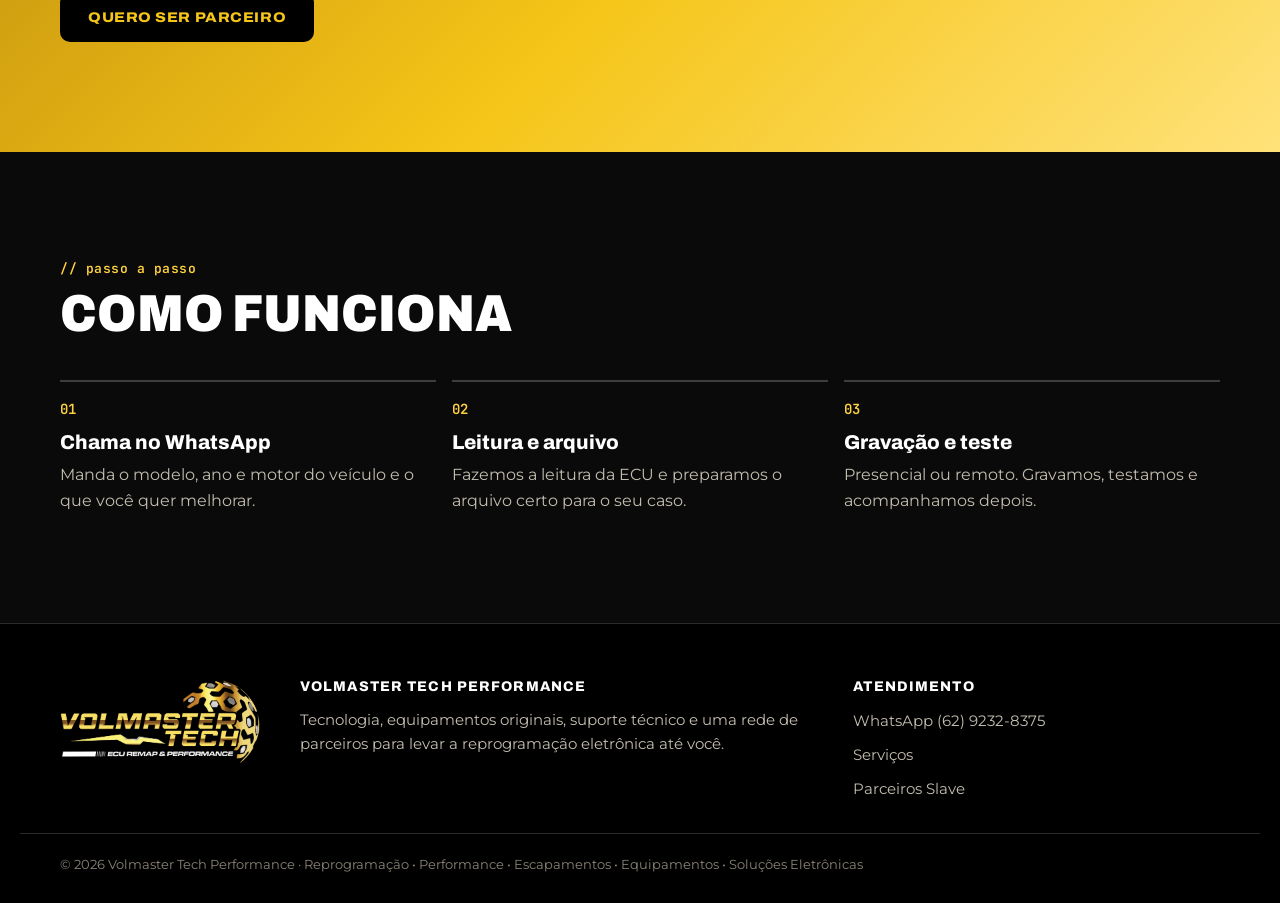
==== commit 2651c3a4: "Maletas com escolha entre The Genius e New Trasdata; adiciona reel do Shift Power Co-Authored-By: Cl" ====
--- a/index.html
+++ b/index.html
@@ -138,6 +138,7 @@
           <ul class="lista-chips">
             <li>Shift Power</li><li>Resposta imediata</li>
           </ul>
+          <a class="modulo__link" href="#shift-power">Ver no vídeo →</a>
         </article>
 
         <article class="modulo">
@@ -148,6 +149,19 @@
             <li>Economia</li><li>Performance</li><li>Personalizado</li>
           </ul>
         </article>
+      </div>
+
+      <!-- Reel: feedback do Shift Power -->
+      <div class="acao" id="shift-power">
+        <div class="acao__texto">
+          <p class="terminal"><span class="terminal__rec">●</span> REC · teste na rua</p>
+          <h3 class="acao__titulo">Pedal sem <em>delay.</em></h3>
+          <p class="acao__desc">O Shift Power tira o atraso do acelerador: pisou, o carro responde na hora. Veja no vídeo, num HB20S.</p>
+          <a class="btn btn--primario acao__btn" href="#" data-whatsapp="o Shift Power.">Quero o Shift Power</a>
+        </div>
+        <div class="acao__video">
+          <iframe src="https://www.instagram.com/reel/DTaWGNXkW4k/embed/" title="Vídeo: Shift Power removendo o delay do pedal do acelerador num HB20S" loading="lazy" scrolling="no" allowtransparency="true" allow="encrypted-media; picture-in-picture; fullscreen"></iframe>
+        </div>
       </div>
     </section>
 
@@ -214,17 +228,26 @@
       </ul>
       <p class="equip__nota">Equipamentos de primeira linha, originais e com suporte técnico. <a href="#" data-whatsapp="equipamentos de reprogramação.">Consultar disponibilidade →</a></p>
 
-      <!-- Reel: as duas maletas em ação -->
+      <!-- Reel das maletas: o cliente escolhe uma -->
       <div class="acao">
         <div class="acao__texto">
           <p class="terminal"><span class="terminal__rec">●</span> REC · na bancada</p>
           <h3 class="acao__titulo">Fature mais <em>todos os dias.</em></h3>
-          <p class="acao__desc">As duas maletas que colocam a sua oficina para reprogramar: uma trabalha pela tomada de diagnóstico, a outra vai direto na ECU. Juntas, cobrem do serviço rápido pela OBD à gravação em bancada — originais e com suporte da Volmaster.</p>
-          <ol class="acao__lista">
-            <li><b>The Genius</b><span>Tablet independente. Lê e grava pela porta OBD, sem precisar de computador.</span></li>
-            <li><b>New Trasdata</b><span>Interface para leitura e gravação em bancada e Boot, direto no módulo.</span></li>
-          </ol>
-          <a class="btn btn--primario" href="#" data-whatsapp="as maletas The Genius e New Trasdata.">Quero as duas maletas</a>
+          <p class="acao__desc">Escolha a maleta que coloca a sua oficina para reprogramar — originais e com suporte da Volmaster.</p>
+          <div class="escolha" role="group" aria-label="Escolha a sua maleta">
+            <a class="escolha__opcao" href="#" data-whatsapp="a maleta The Genius.&#10;https://snoopyzin.github.io/volmasterservice/produto/the-genius.html">
+              <span class="escolha__num">01</span>
+              <b>The Genius</b>
+              <span class="escolha__desc">Tablet independente. Lê e grava pela porta OBD, sem precisar de computador.</span>
+              <span class="escolha__cta">Quero o The Genius →</span>
+            </a>
+            <a class="escolha__opcao" href="#" data-whatsapp="a maleta New Trasdata.&#10;https://snoopyzin.github.io/volmasterservice/produto/new-trasdata.html">
+              <span class="escolha__num">02</span>
+              <b>New Trasdata</b>
+              <span class="escolha__desc">Interface para leitura e gravação em bancada e Boot, direto no módulo.</span>
+              <span class="escolha__cta">Quero o New Trasdata →</span>
+            </a>
+          </div>
         </div>
         <div class="acao__video">
           <iframe src="https://www.instagram.com/reel/DcPKCGYR8j0/embed/" title="Vídeo: fature mais todos os dias com New Trasdata e The Genius" loading="lazy" scrolling="no" allowtransparency="true" allow="encrypted-media; picture-in-picture; fullscreen"></iframe>
--- a/css/style.css
+++ b/css/style.css
@@ -300,6 +300,8 @@
 .modulo--grande h3 { font-size: clamp(26px, 3vw, 34px); }
 .modulo p { color: var(--texto-2); }
 .modulo strong { color: #fff; }
+.modulo__link { font: 600 13px/1 var(--mono); color: var(--destaque); text-decoration: none; padding-top: 4px; }
+.modulo__link:hover { text-decoration: underline; }
 .lista-chips { display: flex; flex-wrap: wrap; gap: 6px; margin-top: auto; padding-top: 6px; }
 .lista-chips li {
   font: 600 12px/1 var(--mono); padding: 7px 10px; border-radius: 6px;
@@ -361,7 +363,7 @@
 .equip__nota a:hover { text-decoration: underline; }
 @media (max-width: 899px) { .equipamentos { grid-template-columns: repeat(2, 1fr); } }
 
-/* Reel das maletas */
+/* Reel das maletas: o cliente escolhe uma */
 .acao {
   margin-top: clamp(48px, 7vw, 80px); padding: clamp(24px, 4vw, 48px);
   display: grid; grid-template-columns: 1.1fr minmax(0, 400px); gap: clamp(32px, 5vw, 64px); align-items: center;
@@ -372,20 +374,30 @@
 .acao__titulo { margin: 14px 0 16px; font: 900 clamp(30px, 4vw, 46px)/1.02 var(--titulo); font-stretch: 90%; text-transform: uppercase; }
 .acao__titulo em { color: var(--destaque); font-style: normal; }
 .acao__desc { color: var(--texto-2); max-width: 34em; }
-.acao__lista { display: grid; gap: 10px; margin: 24px 0 30px; counter-reset: m; }
-.acao__lista li {
-  counter-increment: m; display: grid; grid-template-columns: auto 1fr; gap: 2px 14px;
-  padding: 14px 16px; background: var(--fundo); border: 1px solid var(--borda); border-radius: var(--raio);
-}
-.acao__lista li::before { content: "0" counter(m); grid-row: span 2; font: 600 13px/1.6 var(--mono); color: var(--destaque); }
-.acao__lista b { font: 800 17px/1.3 var(--titulo); }
-.acao__lista span { color: var(--texto-2); font-size: 15px; }
+.acao__btn { margin-top: 28px; }
+.escolha { display: grid; grid-template-columns: 1fr 1fr; gap: 12px; margin-top: 26px; }
+.escolha__opcao {
+  display: flex; flex-direction: column; gap: 6px; padding: 18px;
+  background: var(--fundo); border: 1px solid var(--borda-forte); border-radius: var(--raio);
+  color: inherit; text-decoration: none; transition: border-color .2s, transform .2s, background .2s;
+}
+.escolha__opcao:hover, .escolha__opcao:focus-visible { border-color: var(--destaque); transform: translateY(-3px); background: #15130b; }
+.escolha__num { font: 600 13px/1 var(--mono); color: var(--destaque); }
+.escolha__opcao b { font: 800 20px/1.2 var(--titulo); }
+.escolha__desc { color: var(--texto-2); font-size: 14px; }
+.escolha__cta {
+  margin-top: auto; padding: 12px 14px; border-radius: 8px; text-align: center;
+  background: var(--amarelo); color: #000; font: 800 13px/1 var(--titulo); text-transform: uppercase; letter-spacing: .02em;
+}
+.escolha__desc { margin-bottom: 12px; }
+.escolha__opcao:hover .escolha__cta { background: var(--amarelo-claro); }
 .acao__video { justify-self: center; width: 100%; max-width: 400px; container-type: inline-size; }
 .acao__video iframe {
   display: block; width: 100%; height: calc(125cqw + 96px); border: 0;
   border-radius: var(--raio-g); background: var(--superficie-2);
 }
 @media (max-width: 899px) { .acao { grid-template-columns: 1fr; } }
+@media (max-width: 480px) { .escolha { grid-template-columns: 1fr; } }
 
 /* ---------- Parceiros Slave ---------- */
 
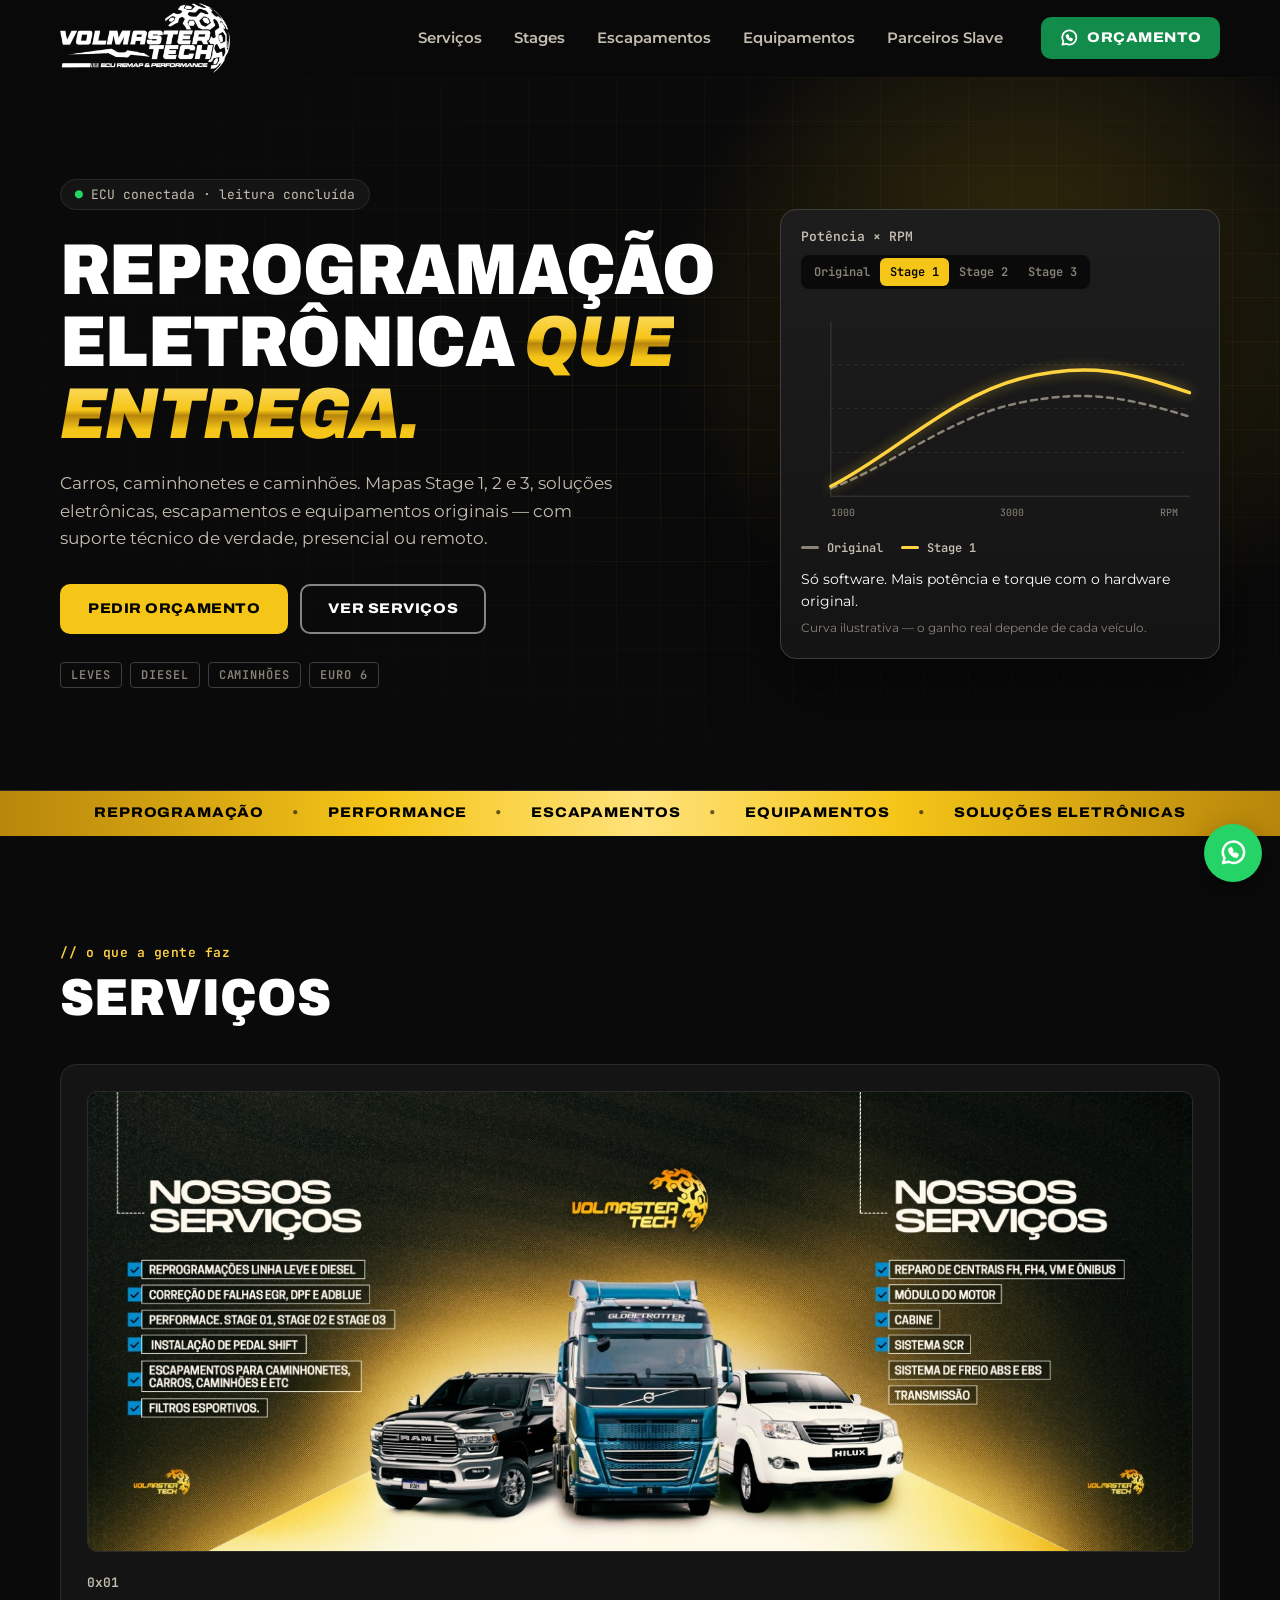
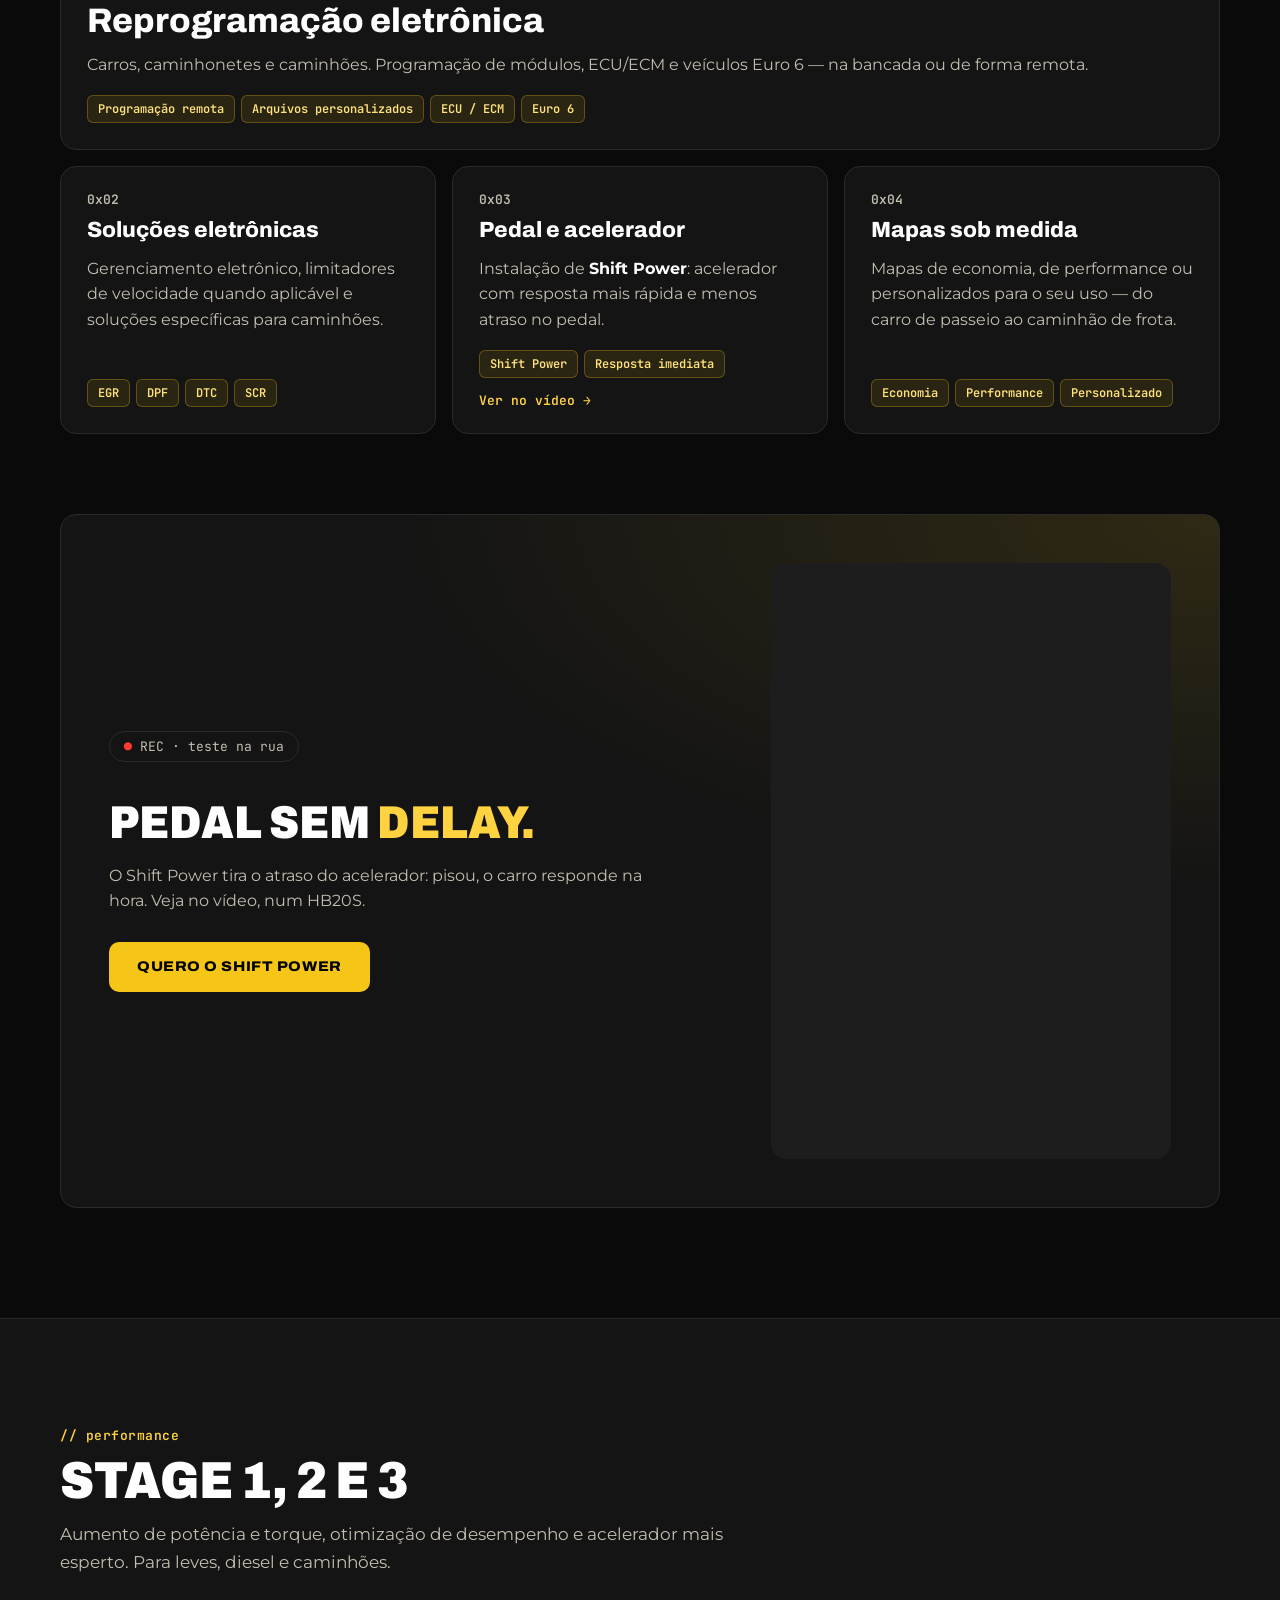
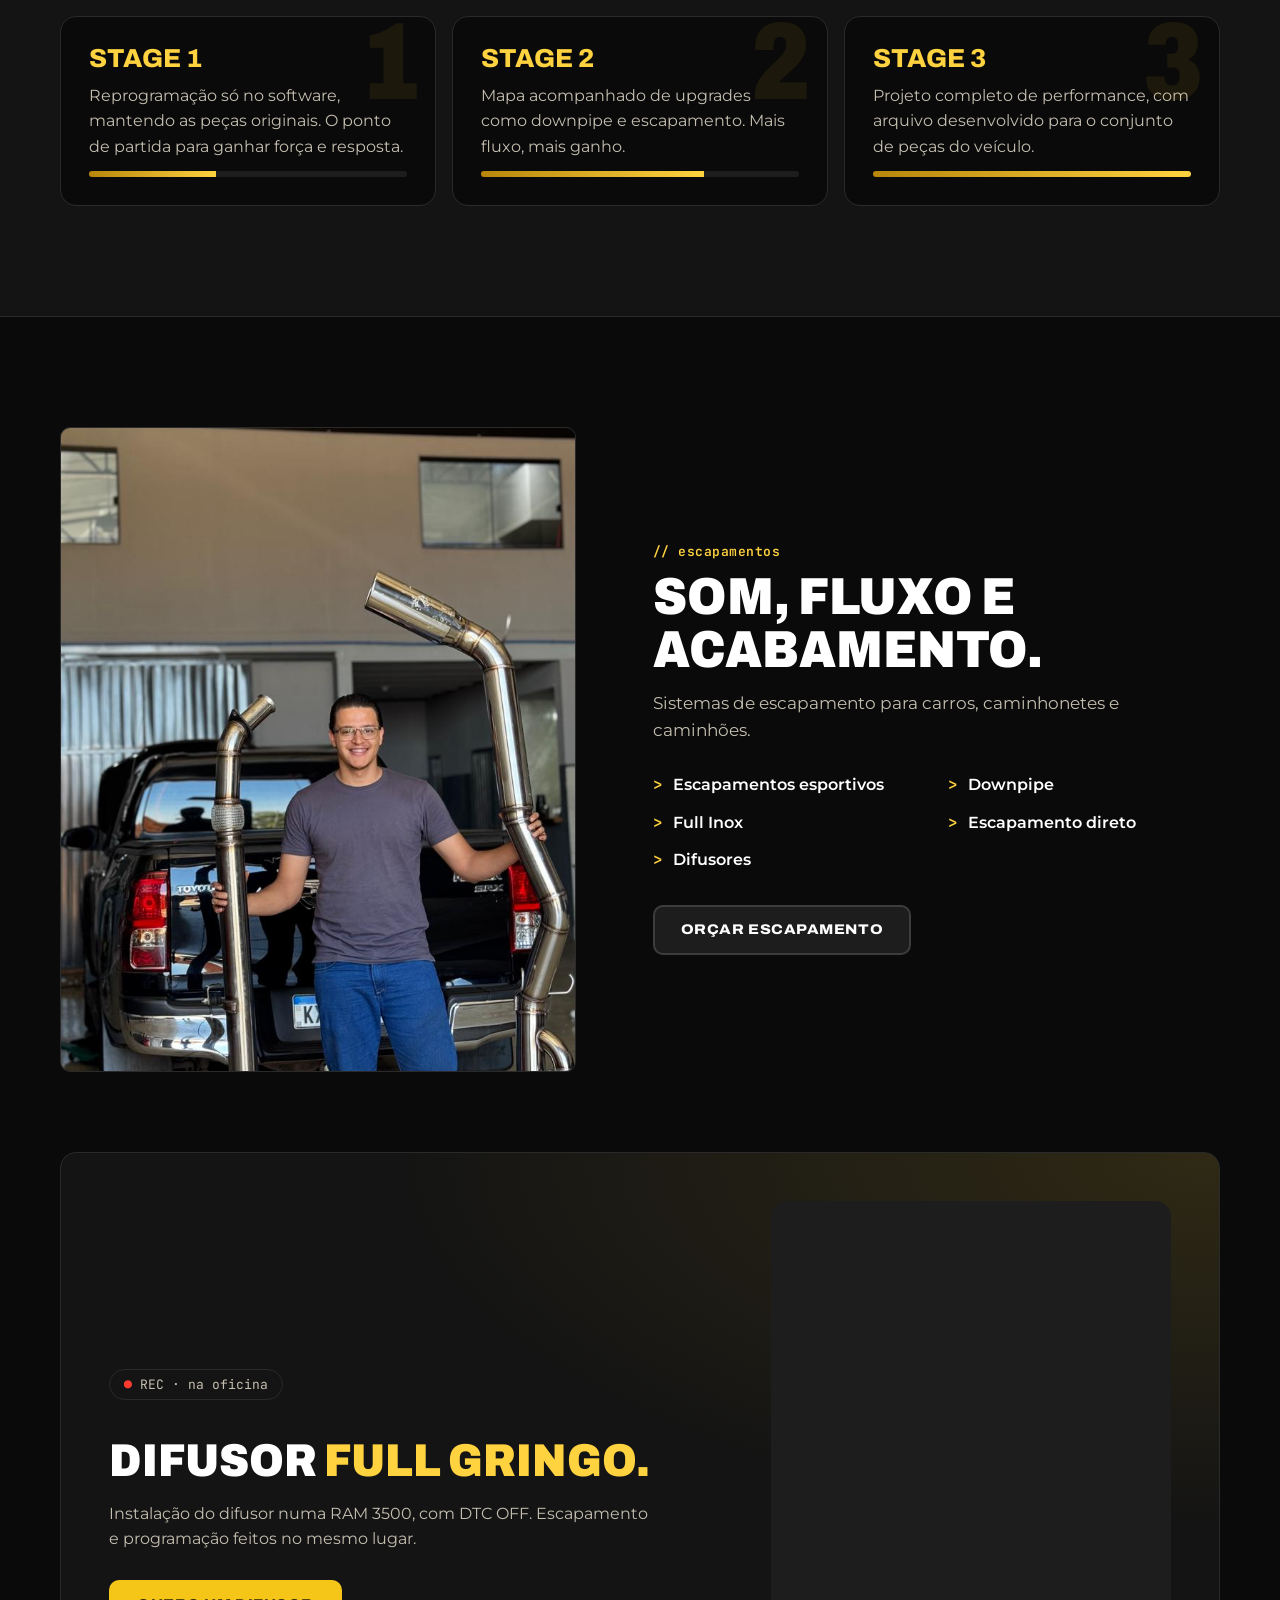
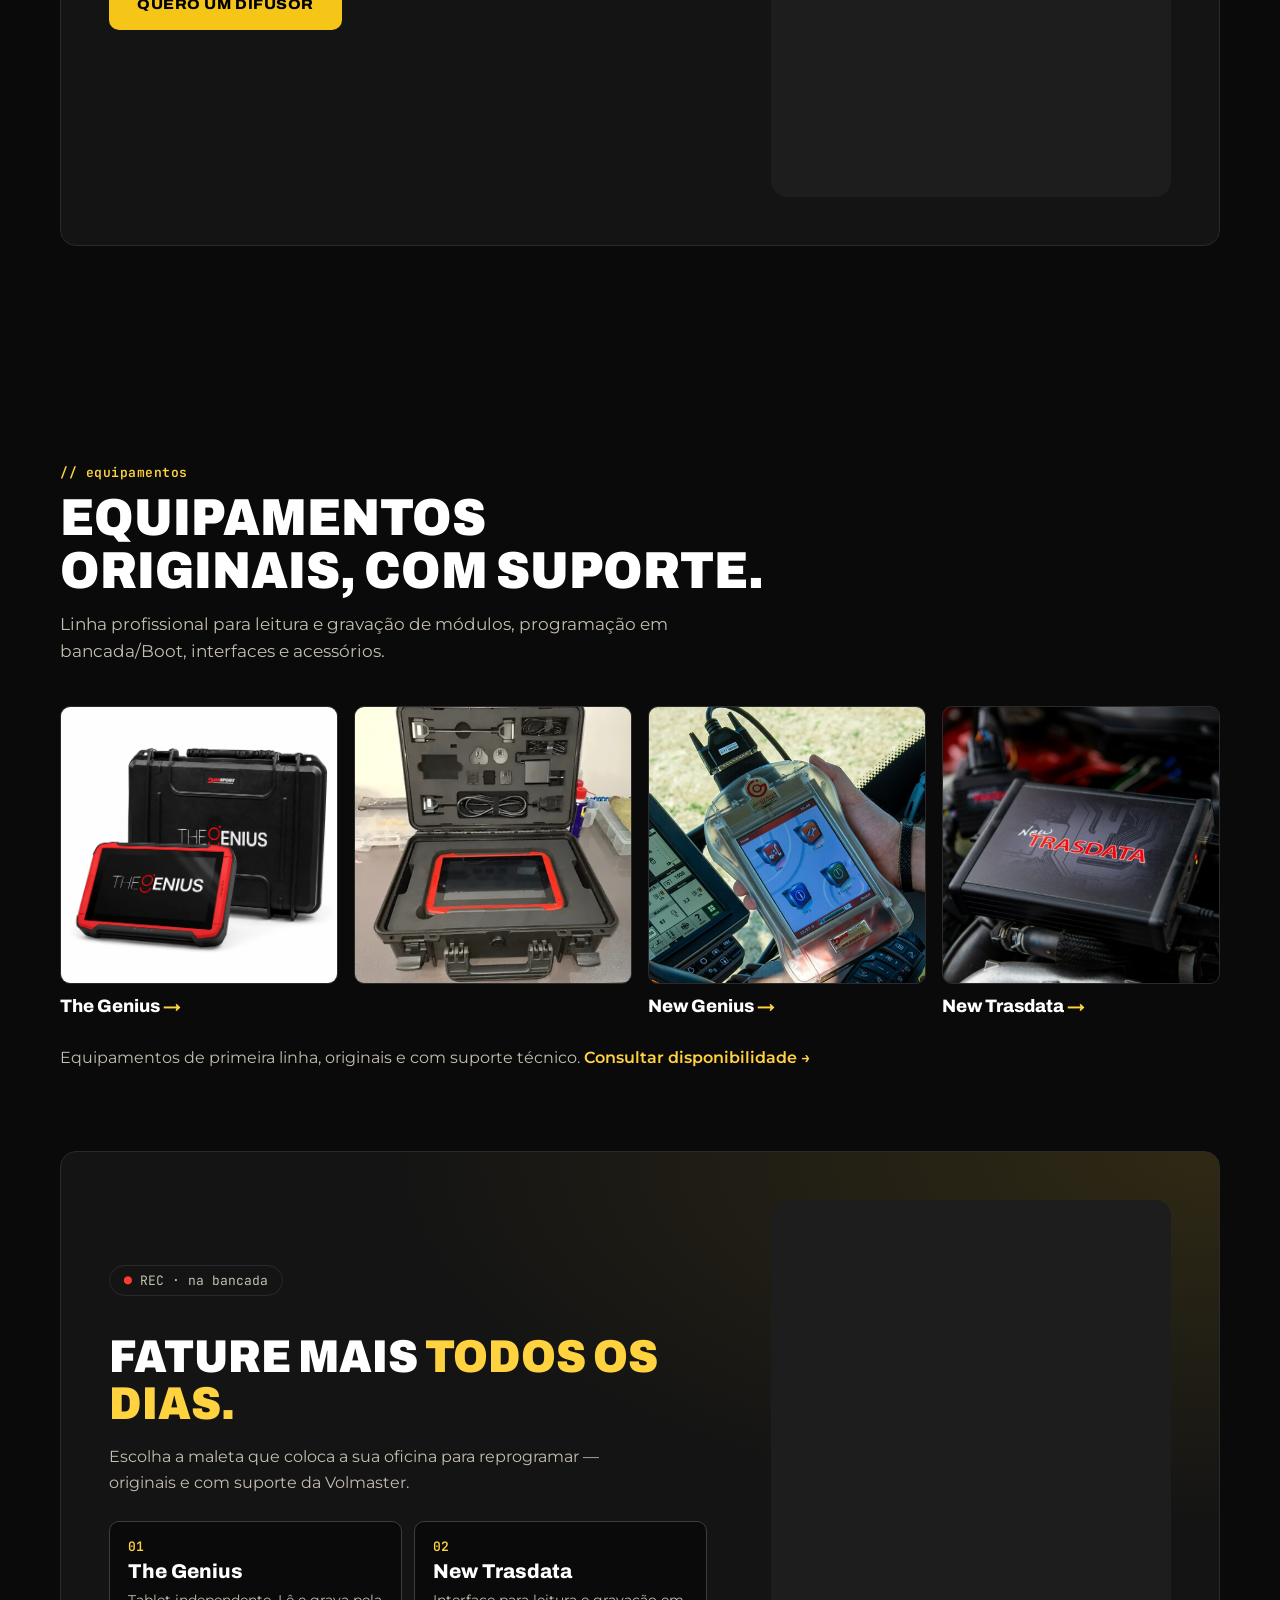
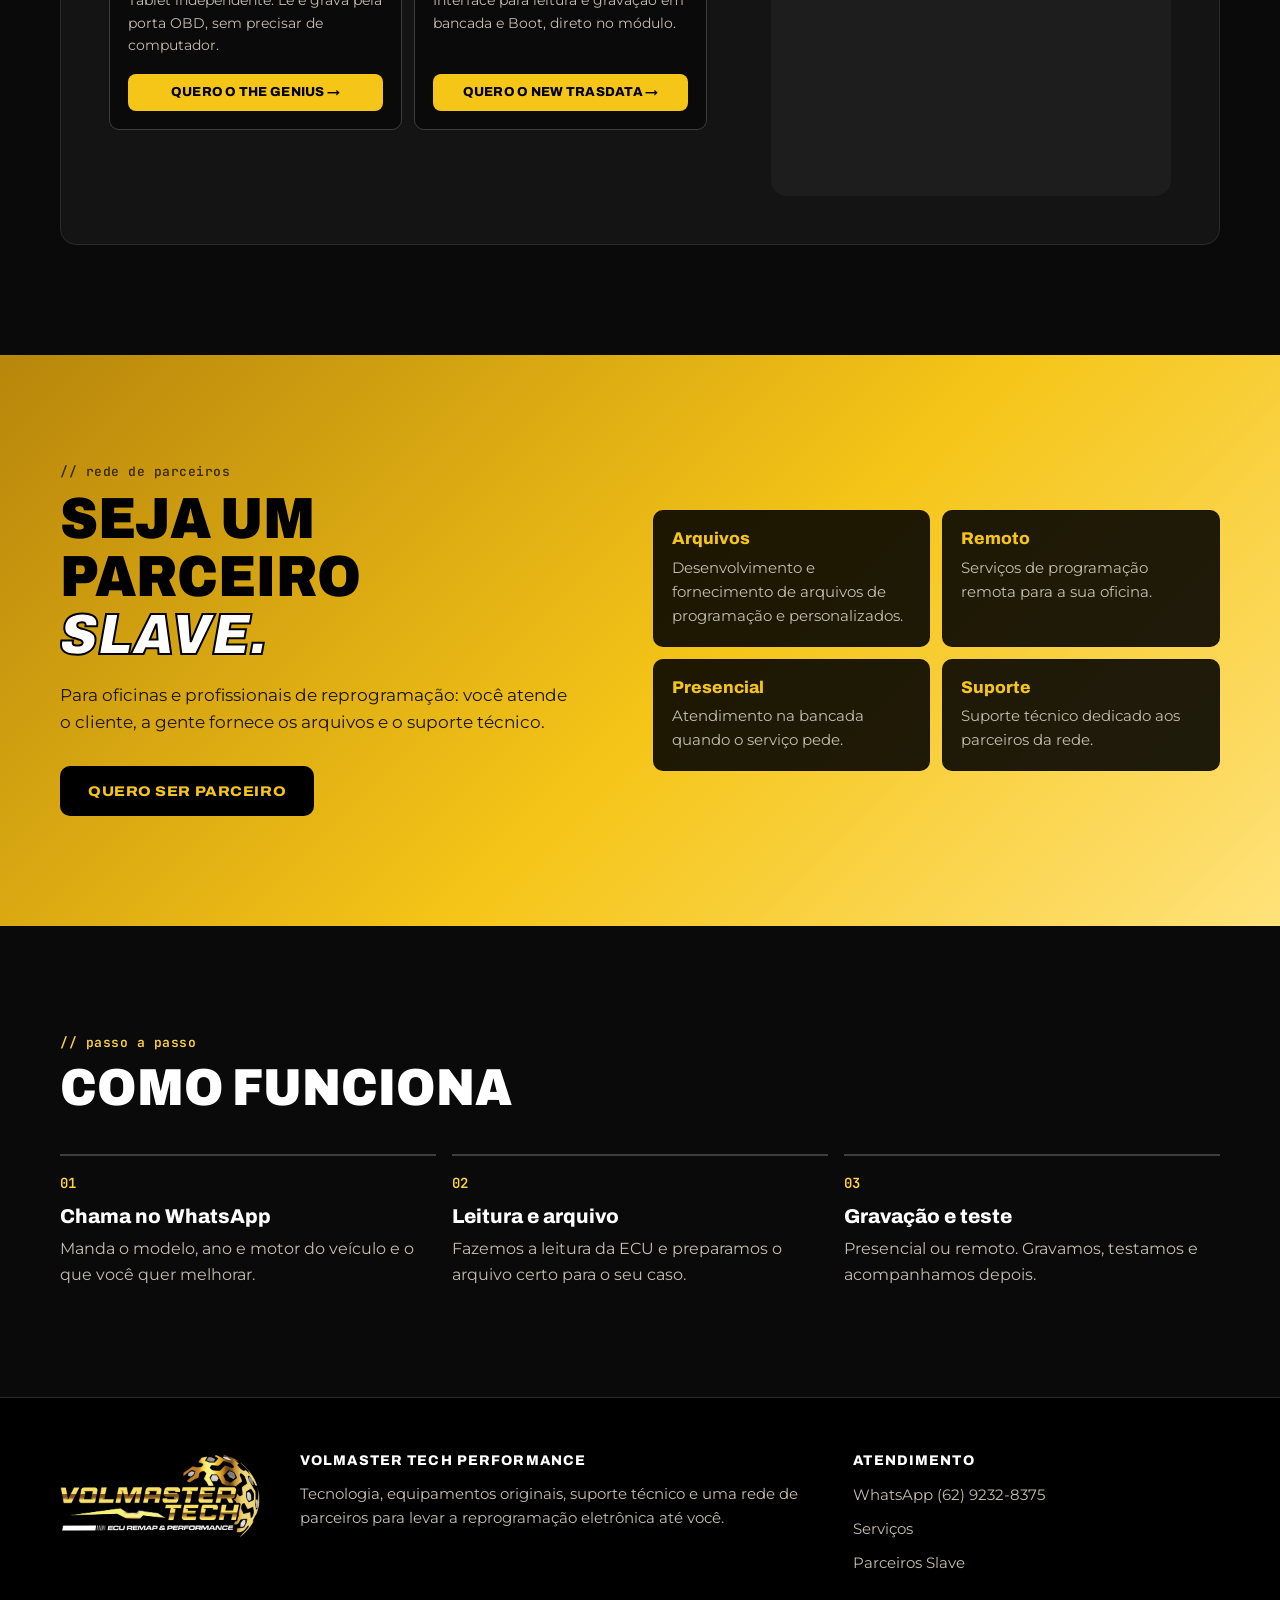
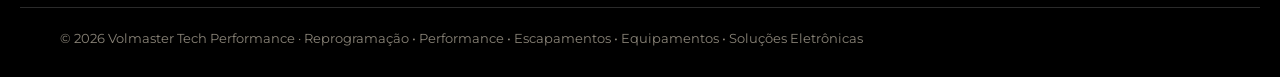
==== commit 4cbc0f23: "Adiciona reel do difusor Full Gringo na seção de escapamentos Co-Authored-By: Claude Opus 5.5 <norep" ====
--- a/index.html
+++ b/index.html
@@ -197,7 +197,8 @@
     </section>
 
     <!-- ========== ESCAPAMENTOS ========== -->
-    <section class="secao dividida" id="escapamentos" aria-labelledby="escap-titulo">
+    <section class="secao" id="escapamentos" aria-labelledby="escap-titulo">
+      <div class="dividida">
       <div class="foto foto--alta" data-foto="escapamentos"><img src="images/escapamentos%20matheus%20uaii.jpeg" width="720" height="1280" loading="lazy" style="object-position: center 70%" alt="Técnico da Volmaster segurando escapamentos em inox na frente de uma Hilux, na oficina"></div>
       <div>
         <p class="rotulo">// escapamentos</p>
@@ -211,6 +212,20 @@
           <li>Difusores</li>
         </ul>
         <a class="btn btn--secundario" href="#" data-whatsapp="um orçamento de escapamento.">Orçar escapamento</a>
+      </div>
+      </div>
+
+      <!-- Reel: difusor Full Gringo na RAM 3500 -->
+      <div class="acao">
+        <div class="acao__texto">
+          <p class="terminal"><span class="terminal__rec">●</span> REC · na oficina</p>
+          <h3 class="acao__titulo">Difusor <em>Full Gringo.</em></h3>
+          <p class="acao__desc">Instalação do difusor numa RAM 3500, com DTC OFF. Escapamento e programação feitos no mesmo lugar.</p>
+          <a class="btn btn--primario acao__btn" href="#" data-whatsapp="um difusor para o meu veículo.">Quero um difusor</a>
+        </div>
+        <div class="acao__video">
+          <iframe src="https://www.instagram.com/reel/DaBbZBlx9a-/embed/" title="Vídeo: instalação do difusor Full Gringo numa RAM 3500 com DTC OFF" loading="lazy" scrolling="no" allowtransparency="true" allow="encrypted-media; picture-in-picture; fullscreen"></iframe>
+        </div>
       </div>
     </section>
 
